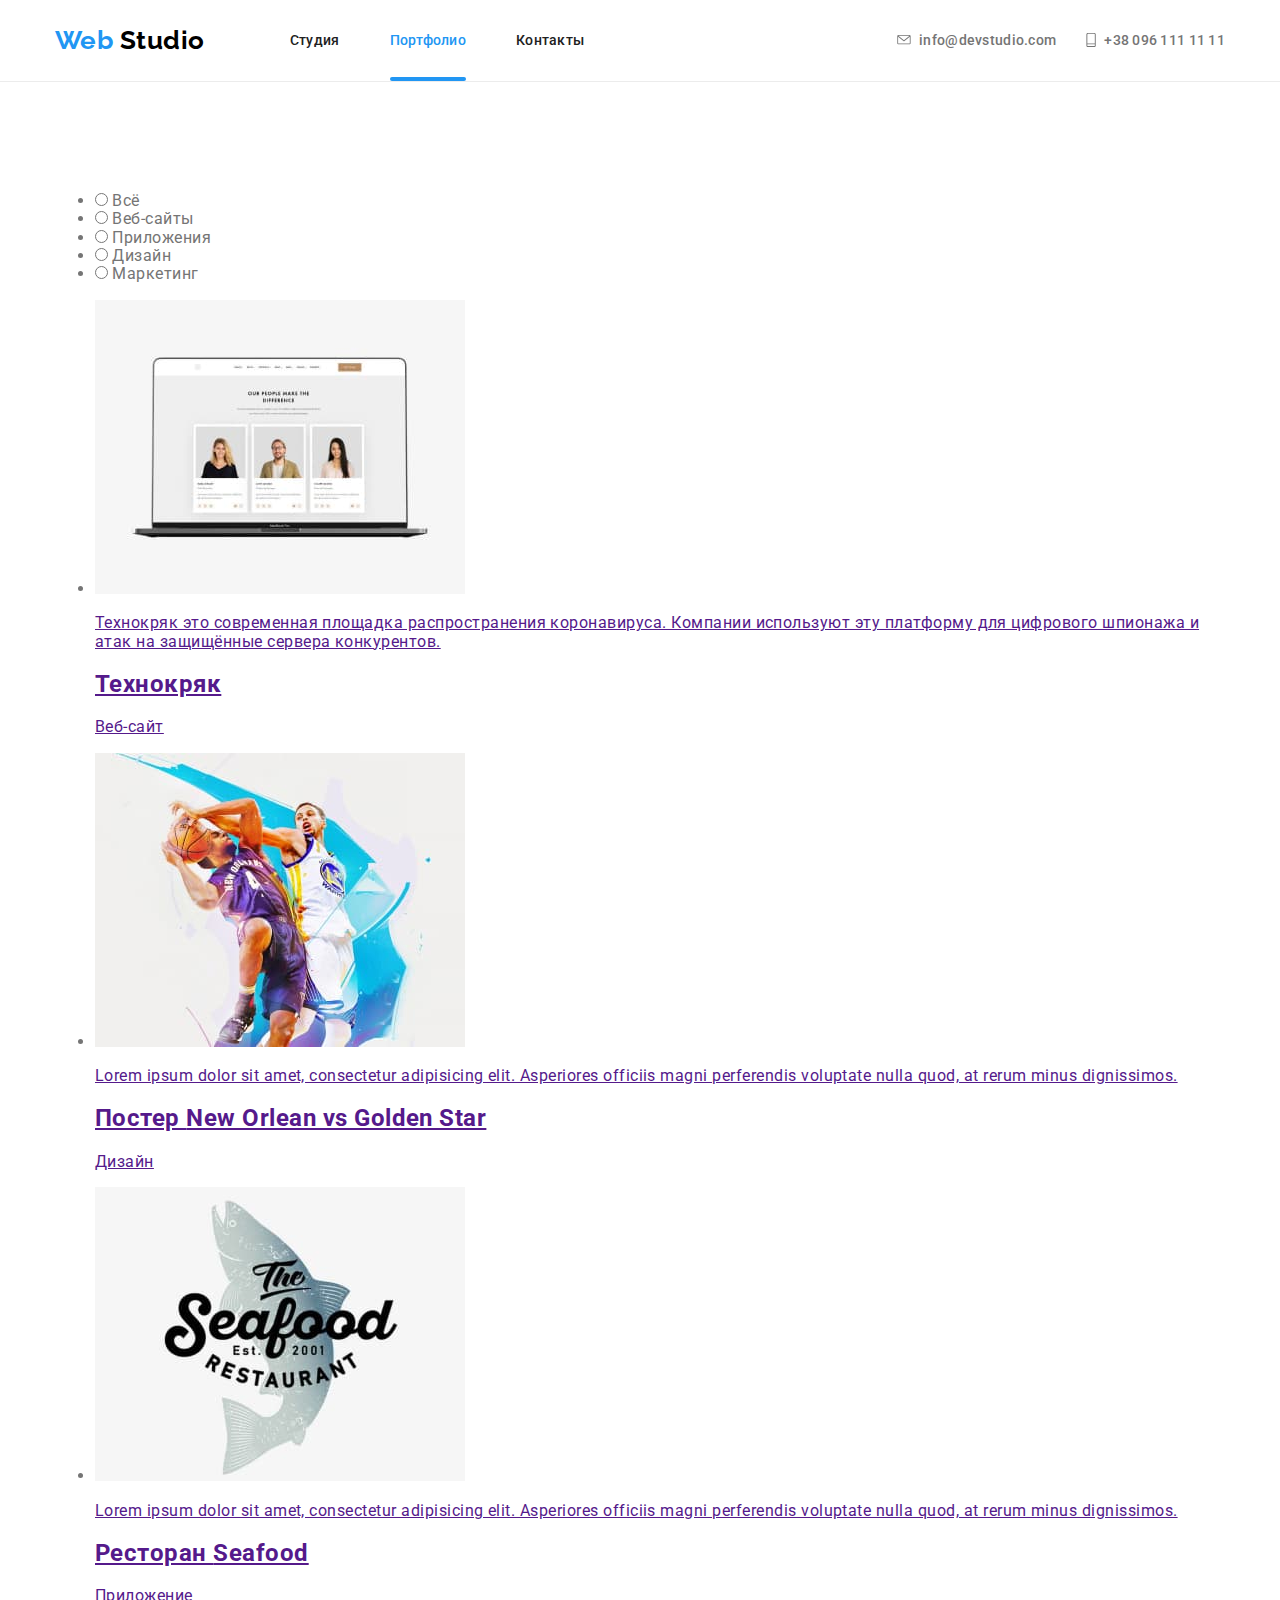
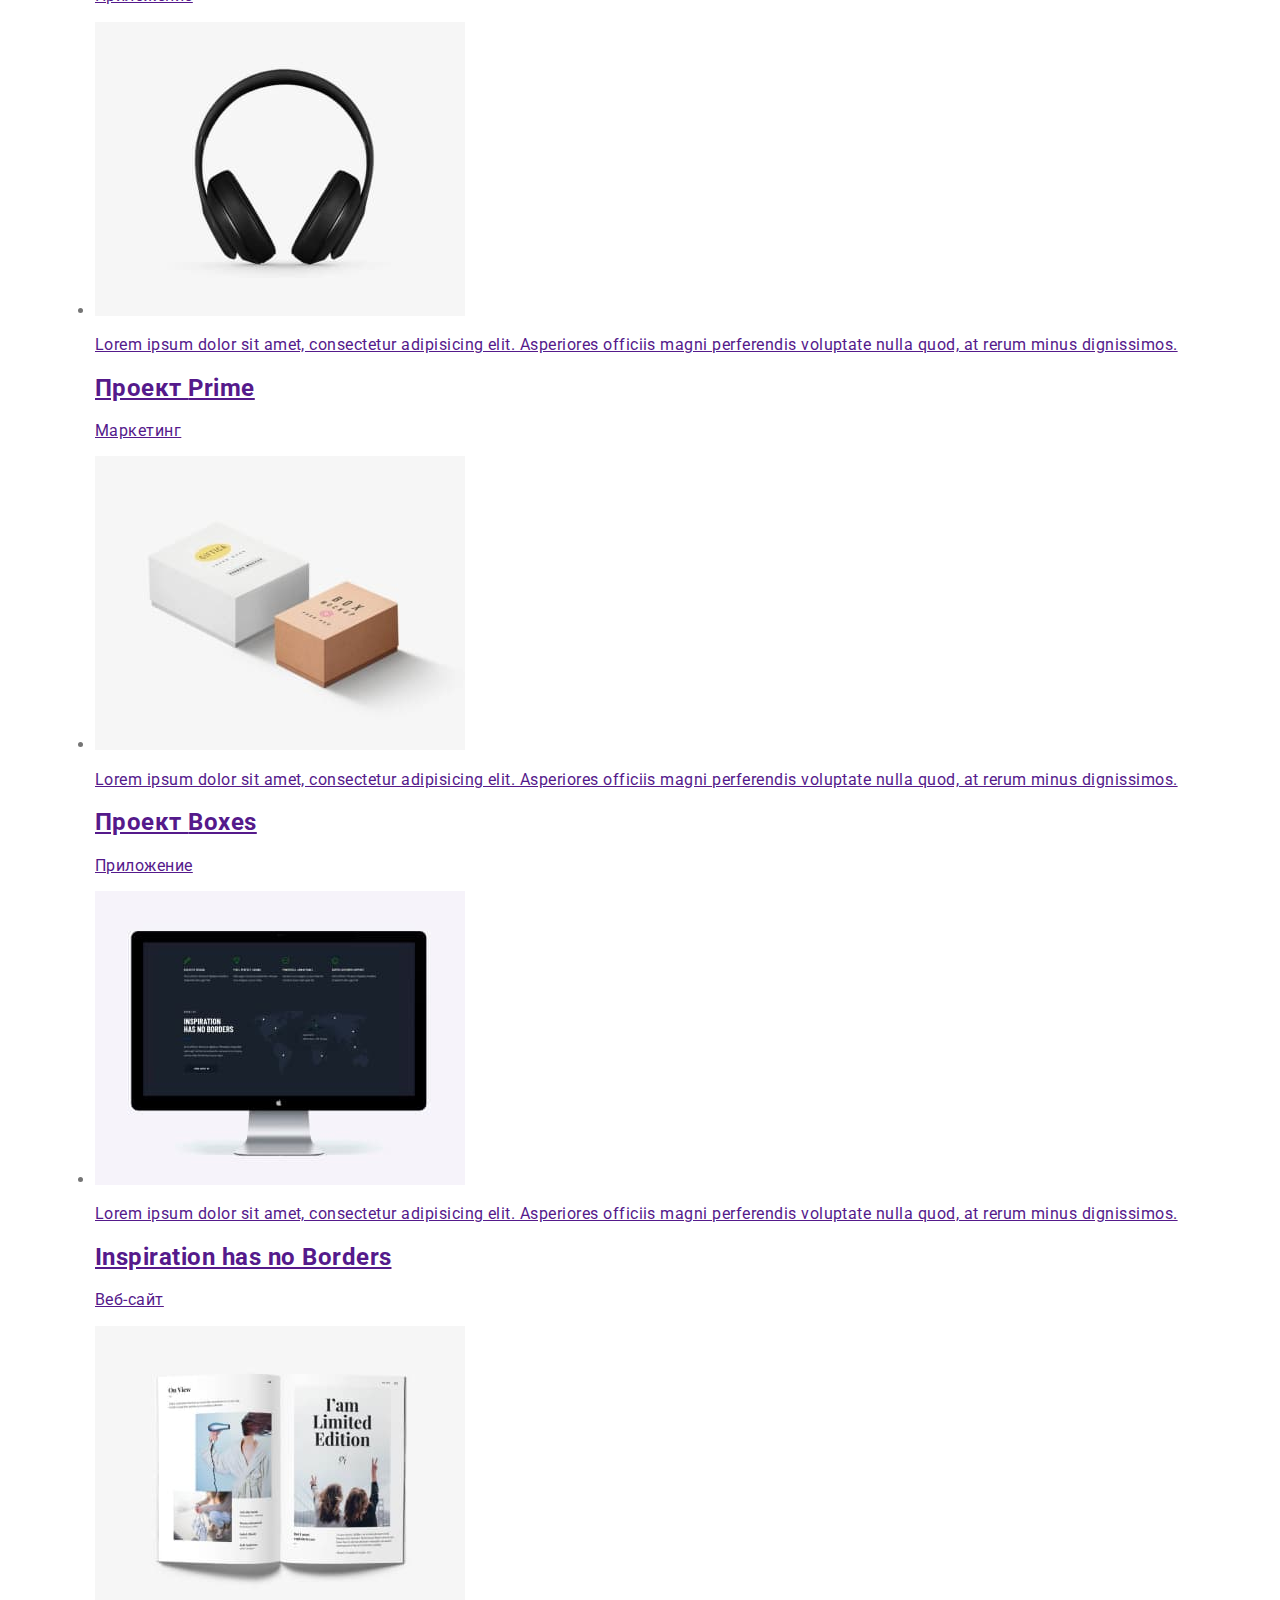
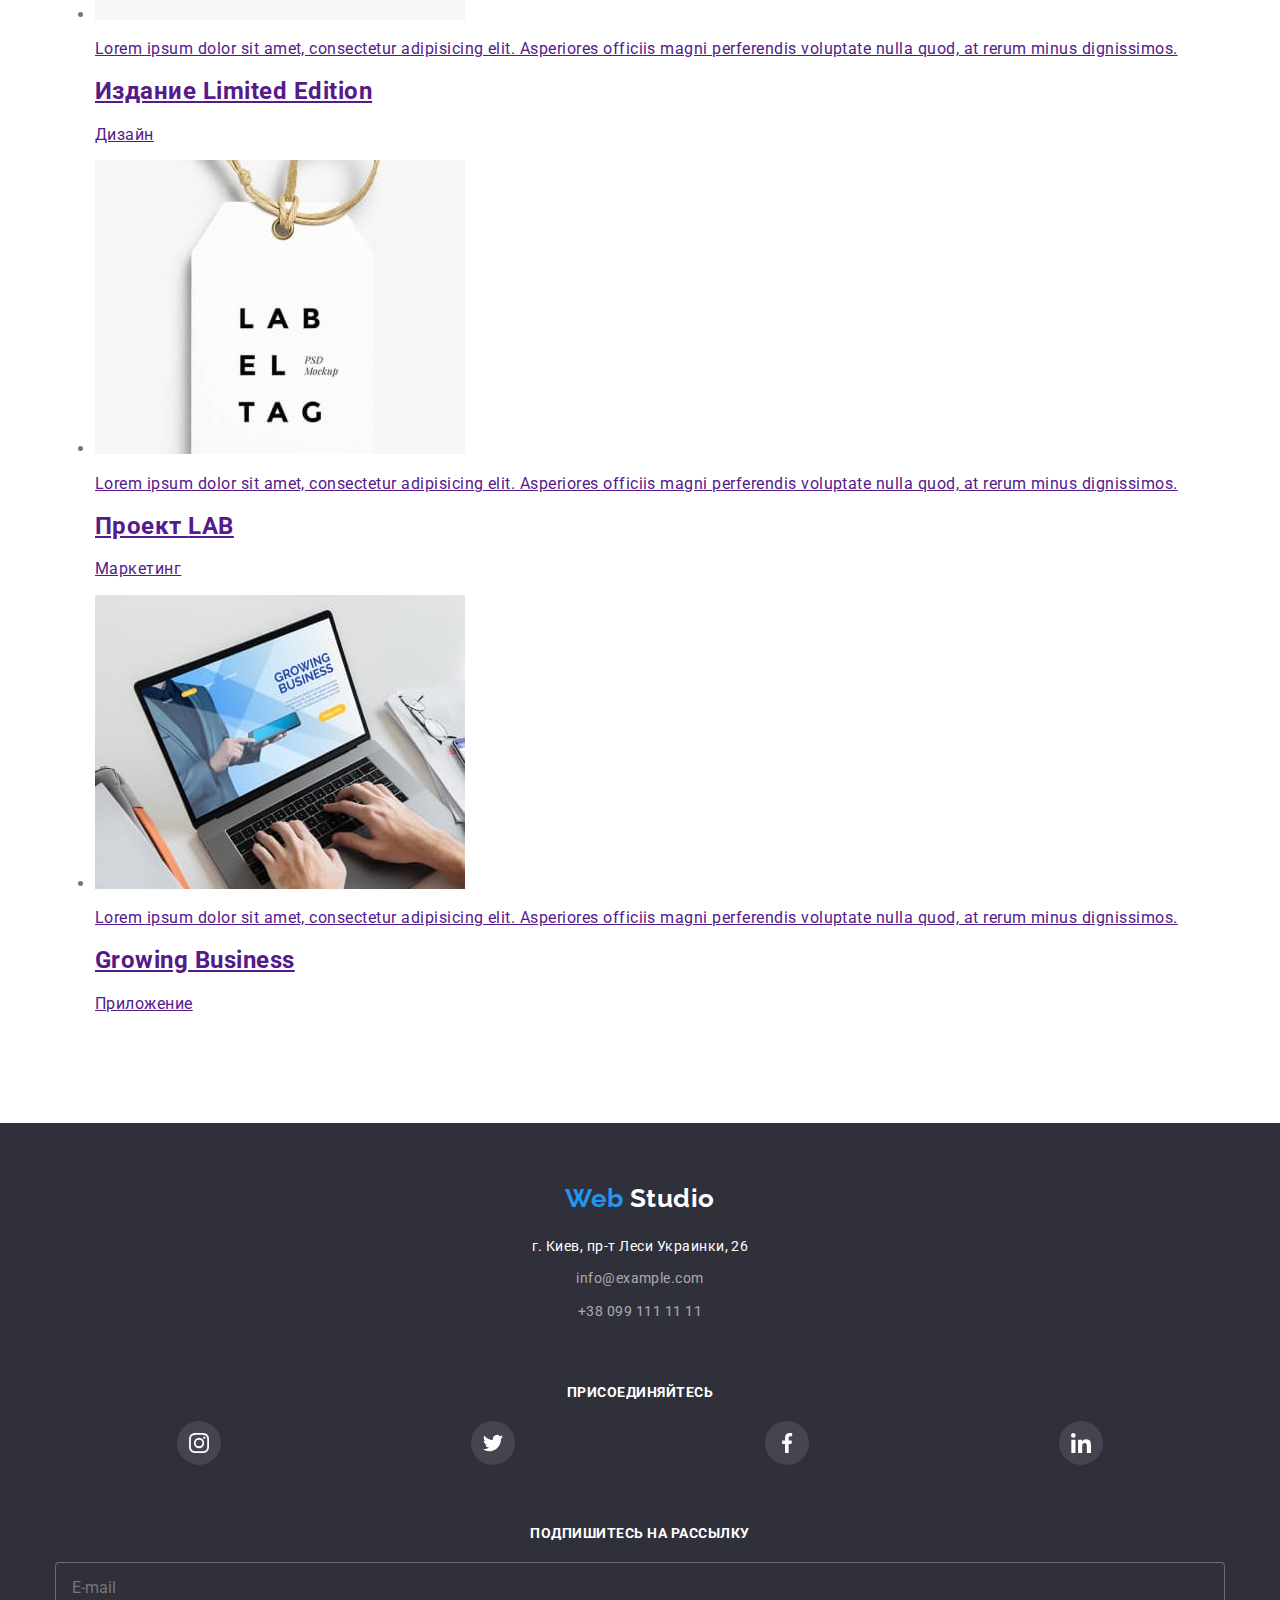
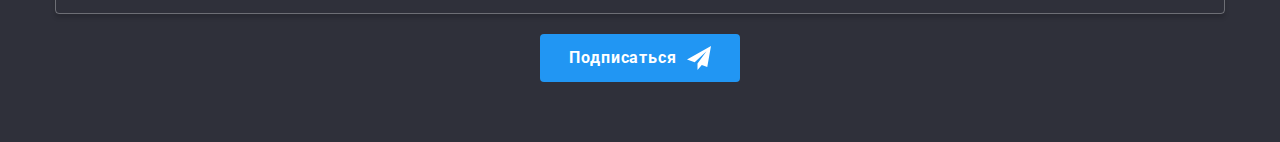
==== portfolio.html @ 244130db "Завершает mobile style" ====
<!DOCTYPE html>
<html lang="ru">
  <head>
    <meta charset="UTF-8" />
    <meta name="viewport" content="width=device-width, initial-scale=1.0" />
    <title>Portfolio</title>
    <link
      href="https://fonts.googleapis.com/css2?family=Raleway:wght@700&family=Roboto:wght@400;500;700;900&display=swap"
      rel="stylesheet"
    />
    <link
      rel="stylesheet"
      href="https://cdnjs.cloudflare.com/ajax/libs/modern-normalize/0.7.0/modern-normalize.min.css"
    />
    <!-- <link rel="stylesheet" href="./css/main.css" /> -->
    <link rel="stylesheet" href="./css/portfolio.min.css" />
  </head>
  <body>
    <!--Шапка сайта-->
    <header class="page-header header-portfolio">
      <div class="conteiner page-header-nav">
        <nav class="main-nav">
          <a href="./index.html" class="logo" lang="en"
            >Web <span class="logo-primary">Studio</span></a
          >
          <button type="button" class="menu-button" is-open data-menu-button>
            <svg
              class="icon"
              width="40"
              height="40"
              aria-label="Переключатель мобильного меню"
            >
              <use
                class="icon-close-md"
                href="./images/sprite.svg#icon-close-md"
              ></use>
              <use
                class="icon-burger"
                href="./images/sprite.svg#icon-burger"
              ></use>
            </svg>
          </button>
          <div class="menu-conteiner" data-menu>kkkkk</div>
          <ul class="site-nav">
            <li class="site-nav-item">
              <a href="./index.html" class="site-nav-link">Студия</a>
            </li>
            <li class="site-nav-item">
              <a href="" class="site-nav-link current">Портфолио</a>
            </li>
            <li class="site-nav-item">
              <a href="" class="site-nav-link">Контакты</a>
            </li>
          </ul>
        </nav>
        <address class="auth-nav">
          <a
            href="mailto:info@devstudio.com"
            class="auth-nav-link auth-nav-item"
          >
            <svg class="icon-mail">
              <use href="./images/sprite.svg#icon-envelope"></use>
            </svg>
            info@devstudio.com</a
          >
          <a href="tel:+380961111111" class="auth-nav-link auth-nav-item">
            <svg class="icon-phone">
              <use href="./images/sprite.svg#icon-smartphone"></use>
            </svg>
            +38 096 111 11 11</a
          >
        </address>
      </div>
    </header>
    <!--Filter-->
    <main>
      <section class="section">
        <div class="conteiner">
          <h1 class="visually-hidden">Наши работы</h1>
          <div role="radio-group">
            <ul class="filter">
              <li class="filter-item">
                <label class="filter-label">
                  <input
                    class="filter-input"
                    type="radio"
                    name="radio-btn"
                    value="radio-btn"
                  />
                  <span class="filter-text">Всё</span>
                </label>
              </li>
              <li class="filter-item">
                <label class="filter-label">
                  <input
                    class="filter-input"
                    type="radio"
                    name="radio-btn"
                    value="radio-btn"
                  />
                  <span class="filter-text">Веб-сайты</span>
                </label>
              </li>
              <li class="filter-item">
                <label class="filter-label">
                  <input
                    class="filter-input"
                    type="radio"
                    name="radio-btn"
                    value="radio-btn"
                  />
                  <span class="filter-text">Приложения</span>
                </label>
              </li>
              <li class="filter-item">
                <label class="filter-label">
                  <input
                    class="filter-input"
                    type="radio"
                    name="radio-btn"
                    value="radio-btn"
                  />
                  <span class="filter-text">Дизайн</span>
                </label>
              </li>
              <li class="filter-item">
                <label class="filter-label">
                  <input
                    class="filter-input"
                    type="radio"
                    name="radio-btn"
                    value="radio-btn"
                  />
                  <span class="filter-text">Маркетинг</span>
                </label>
              </li>
            </ul>
          </div>
          <!-- Наши работы -->
          <ul class="portfolio">
            <li class="portfolio-card">
              <a href="" class="portfolio-link">
                <div class="card-img-conteiner">
                  <img
                    class="card-img"
                    src="./images/tehnokriak.jpg"
                    alt="ноутбук"
                    width="370"
                    height="294"
                  />
                  <p class="card-img-description">
                    Технокряк это современная площадка распространения
                    коронавируса. Компании используют эту платформу для
                    цифрового шпионажа и атак на защищённые сервера конкурентов.
                  </p>
                </div>
                <div class="card-content">
                  <h2 class="card-content-title">Технокряк</h2>
                  <p class="card-content-text">Веб-сайт</p>
                </div>
              </a>
            </li>
            <li class="portfolio-card">
              <a href="" class="portfolio-link">
                <div class="card-img-conteiner">
                  <img
                    class="card-img"
                    src="./images/poster.jpg"
                    alt="Постер"
                    width="370"
                    height="294"
                  />
                  <p class="card-img-description">
                    Lorem ipsum dolor sit amet, consectetur adipisicing elit.
                    Asperiores officiis magni perferendis voluptate nulla quod,
                    at rerum minus dignissimos.
                  </p>
                </div>
                <div class="card-content">
                  <h2 class="card-content-title">
                    Постер <span lang="en">New Orlean vs Golden Star</span>
                  </h2>
                  <p class="card-content-text">Дизайн</p>
                </div>
              </a>
            </li>
            <li class="portfolio-card">
              <a href="" class="portfolio-link">
                <div class="card-img-conteiner">
                  <img
                    class="card-img"
                    src="./images/seafood.jpg"
                    alt="рыба"
                    width="370"
                    height="294"
                  />
                  <p class="card-img-description">
                    Lorem ipsum dolor sit amet, consectetur adipisicing elit.
                    Asperiores officiis magni perferendis voluptate nulla quod,
                    at rerum minus dignissimos.
                  </p>
                </div>
                <div class="card-content">
                  <h2 class="card-content-title">
                    Ресторан <span lang="en">Seafood</span>
                  </h2>
                  <p class="card-content-text">Приложение</p>
                </div>
              </a>
            </li>
            <li class="portfolio-card">
              <a href="" class="portfolio-link">
                <div class="card-img-conteiner">
                  <img
                    class="card-img"
                    src="./images/project-prime.jpg"
                    alt="наушники"
                    width="370"
                    height="294"
                  />
                  <p class="card-img-description">
                    Lorem ipsum dolor sit amet, consectetur adipisicing elit.
                    Asperiores officiis magni perferendis voluptate nulla quod,
                    at rerum minus dignissimos.
                  </p>
                </div>
                <div class="card-content">
                  <h2 class="card-content-title">
                    Проект <span lang="en">Prime</span>
                  </h2>
                  <p class="card-content-text">Маркетинг</p>
                </div>
              </a>
            </li>
            <li class="portfolio-card">
              <a href="" class="portfolio-link">
                <div class="card-img-conteiner">
                  <img
                    class="card-img"
                    src="./images/project-boxes.jpg"
                    alt="коробки"
                    width="370"
                    height="294"
                  />
                  <p class="card-img-description">
                    Lorem ipsum dolor sit amet, consectetur adipisicing elit.
                    Asperiores officiis magni perferendis voluptate nulla quod,
                    at rerum minus dignissimos.
                  </p>
                </div>
                <div class="card-content">
                  <h2 class="card-content-title">
                    Проект <span lang="en">Boxes</span>
                  </h2>
                  <p class="card-content-text">Приложение</p>
                </div>
              </a>
            </li>
            <li class="portfolio-card">
              <a href="" class="portfolio-link">
                <div class="card-img-conteiner">
                  <img
                    class="card-img"
                    src="./images/designer-groves.jpg"
                    alt="экран"
                    width="370"
                    height="294"
                  />
                  <p class="card-img-description">
                    Lorem ipsum dolor sit amet, consectetur adipisicing elit.
                    Asperiores officiis magni perferendis voluptate nulla quod,
                    at rerum minus dignissimos.
                  </p>
                </div>
                <div class="card-content">
                  <h2 class="card-content-title" lang="en">
                    Inspiration has no Borders
                  </h2>
                  <p class="card-content-text">Веб-сайт</p>
                </div>
              </a>
            </li>
            <li class="portfolio-card">
              <a href="" class="portfolio-link">
                <div class="card-img-conteiner">
                  <img
                    class="card-img"
                    src="./images/limited-edition.jpg"
                    alt="журнал"
                    width="370"
                    height="294"
                  />
                  <p class="card-img-description">
                    Lorem ipsum dolor sit amet, consectetur adipisicing elit.
                    Asperiores officiis magni perferendis voluptate nulla quod,
                    at rerum minus dignissimos.
                  </p>
                </div>
                <div class="card-content">
                  <h2 class="card-content-title">
                    Издание <span lang="en">Limited Edition</span>
                  </h2>
                  <p class="card-content-text">Дизайн</p>
                </div>
              </a>
            </li>
            <li class="portfolio-card">
              <a href="" class="portfolio-link">
                <div class="card-img-conteiner">
                  <img
                    class="card-img"
                    src="./images/progect-lab.jpg"
                    alt="ярлык"
                    width="370"
                    height="294"
                  />
                  <p class="card-img-description">
                    Lorem ipsum dolor sit amet, consectetur adipisicing elit.
                    Asperiores officiis magni perferendis voluptate nulla quod,
                    at rerum minus dignissimos.
                  </p>
                </div>
                <div class="card-content">
                  <h2 class="card-content-title">
                    Проект <span lang="en">LAB</span>
                  </h2>
                  <p class="card-content-text">Маркетинг</p>
                </div>
              </a>
            </li>
            <li class="portfolio-card">
              <a href="" class="portfolio-link">
                <div class="card-img-conteiner">
                  <img
                    class="card-img"
                    src="./images/growing-business.jpg"
                    alt="ноутбук"
                    width="370"
                    height="294"
                  />
                  <p class="card-img-description">
                    Lorem ipsum dolor sit amet, consectetur adipisicing elit.
                    Asperiores officiis magni perferendis voluptate nulla quod,
                    at rerum minus dignissimos.
                  </p>
                </div>
                <div class="card-content">
                  <h2 class="card-content-title" lang="en">Growing Business</h2>
                  <p class="card-content-text">Приложение</p>
                </div>
              </a>
            </li>
          </ul>
        </div>
      </section>
    </main>
    <!--Подвал портфолио-->
    <footer class="footer">
      <div class="footer-conteiner">
        <div class="flex-footer">
          <!-- Первый контейнер -->
          <div class="footer-info">
            <a href="./index.html" class="footer-logo" lang="en"
              >Web <span class="logo-secondary">Studio</span>
            </a>
            <address class="address">
              <a class="footer-info-link map" href="./index.html"
                >г. Киев, пр-т Леси Украинки, 26</a
              >
              <a
                class="footer-info-link mail-link"
                href="mailto:info@example.com"
                >info@example.com</a
              >
              <a href="tel:+380991111111" class="footer-info-link"
                >+38 099 111 11 11</a
              >
            </address>
          </div>
          <!-- Второй контейнер -->
          <div class="join-in">
            <b class="footer-caption">Присоединяйтесь</b>
            <ul class="social-network">
              <li class="join-in-item">
                <a
                  href=""
                  class="social-network-footer"
                  aria-label="ссылка на instagram"
                >
                  <svg class="icon-social-footer">
                    <use href="./images/sprite.svg#icon-instagram"></use>
                  </svg>
                </a>
              </li>
              <li class="join-in-item">
                <a
                  href=""
                  class="social-network-footer"
                  aria-label="ссылка на twitter"
                >
                  <svg class="icon-social-footer">
                    <use href="./images/sprite.svg#icon-twitter"></use>
                  </svg>
                </a>
              </li>
              <li class="join-in-item">
                <a
                  href=""
                  class="social-network-footer"
                  aria-label="ссылка на facebook"
                >
                  <svg class="icon-social-footer">
                    <use href="./images/sprite.svg#icon-facebook"></use>
                  </svg>
                </a>
              </li>
              <li class="join-in-item">
                <a
                  href=""
                  class="social-network-footer"
                  aria-label="ссылка на linkedin"
                >
                  <svg class="icon-social-footer">
                    <use href="./images/sprite.svg#icon-linkedin"></use>
                  </svg>
                </a>
              </li>
            </ul>
          </div>
          <!-- Третий контейнер -->
          <div class="join">
            <b class="footer-caption">Подпишитесь на рассылку</b>
            <!-- <div class="join-conteiner"> -->
            <form class="join-form">
              <label class="join-form-label">
                <input
                  class="join-form-input"
                  type="email"
                  name="email"
                  placeholder="E-mail"
                />
              </label>
              <button class="join-button">
                Подписаться
                <svg class="icon-plane">
                  <use href="./images/sprite.svg#icon-plane"></use>
                </svg>
              </button>
            </form>
            <!-- </div> -->
          </div>
        </div>
      </div>
    </footer>
    <script>
      const { height: pageHeaderHeight } = document
        .querySelector('.page-header')
        .getBoundingClientRect();

      document.body.style.paddingTop = `${pageHeaderHeight}px`;
    </script>
    <script src="./js/menu.js"></script>
  </body>
</html>
---- css/main.css ----
.site-nav, .priority, .work-list, .team, .social-network, .customers {
  padding: 0;
  margin: 0;
  list-style: none;
}

.icon-priority, .work-item .work-img, .team-item .img {
  display: block;
  max-width: 100%;
  height: auto;
}

.site-nav-link {
  display: block;
  text-decoration: none;
}

.visually-hidden {
  position: absolute;
  width: 1px;
  height: 1px;
  margin: -1px;
  border: 0;
  padding: 0;
  clip: rect(0 0 0 0);
  overflow: hidden;
}

body {
  background-color: #ffffff;
  color: #757575;
  font-family: "Roboto", sans-serif;
  letter-spacing: 0.03em;
  font-weight: 400;
}

.conteiner, .footer-conteiner {
  margin-left: auto;
  margin-right: auto;
  padding-left: 15px;
  padding-right: 15px;
}

@media screen and (min-width: 480px) {
  .conteiner, .footer-conteiner {
    width: 480px;
  }
}

@media screen and (min-width: 768px) {
  .conteiner, .footer-conteiner {
    width: 768px;
  }
}

@media screen and (min-width: 1200px) {
  .conteiner, .footer-conteiner {
    width: 1200px;
  }
}

.menu-button {
  display: -webkit-inline-box;
  display: -ms-inline-flexbox;
  display: inline-flex;
  margin: 0;
  padding: 0;
  border: none;
  background-color: transparent;
  margin-left: auto;
}

@media screen and (min-width: 768px) {
  .menu-button {
    display: none;
  }
}

@media screen and (min-width: 1200px) {
  .menu-button {
    display: none;
  }
}

.icon-close-md {
  display: none;
}

.menu-button.is-open .icon-close-md {
  display: block;
}

.menu-button:hover .icon-close-md,
.menu-button:focus .icon-close-md {
  fill: #2196f3;
}

.menu-button.is-open .icon-burger {
  display: none;
}

.menu-button:hover .icon-burger,
.menu-button:focus .icon-burger {
  fill: #2196f3;
}

.menu-conteiner {
  display: none;
  position: absolute;
  top: 100%;
  left: 0;
  width: 100%;
  background-color: #ffffff;
  padding-top: 60px;
  padding-bottom: 60px;
  text-align: center;
}

.menu-conteiner.is-open {
  display: block;
}

.page-header {
  position: relative;
  z-index: 1;
  position: fixed;
  top: 0;
  left: 0;
  min-width: 100%;
  background-color: #ffffff;
}

@media screen and (min-width: 768px) {
  .page-header-nav {
    display: -webkit-box;
    display: -ms-flexbox;
    display: flex;
    -webkit-box-align: center;
        -ms-flex-align: center;
            align-items: center;
  }
}

.header-portfolio {
  border-bottom: 1px solid #ececec;
}

.main-nav {
  display: -webkit-box;
  display: -ms-flexbox;
  display: flex;
  -webkit-box-align: center;
      -ms-flex-align: center;
          align-items: center;
  min-height: 60px;
}

.logo, .footer-logo {
  display: inline-block;
  color: #2196f3;
  font-family: Raleway, sans-serif;
  font-weight: 700;
  font-size: 24px;
  line-height: 1.17;
  text-decoration: none;
}

.logo:focus, .footer-logo:focus {
  color: #2196f3;
}

@media screen and (min-width: 1200px) {
  .logo, .footer-logo {
    font-size: 26px;
    line-height: 1.2;
  }
}

.logo-primary {
  color: #000000;
}

.logo-secondary {
  color: #ffffff;
}

.site-nav {
  display: -webkit-box;
  display: -ms-flexbox;
  display: flex;
  margin-left: 85px;
}

@media screen and (max-width: 767px) {
  .site-nav {
    display: none;
  }
}

.site-nav-item {
  position: relative;
}

.site-nav-item + .site-nav-item {
  margin-left: 50px;
}

.site-nav-item .current {
  color: #2196f3;
}

.site-nav-item .current::before {
  content: '';
  position: absolute;
  bottom: 0;
  left: 0;
  background-color: #2196f3;
  width: 100%;
  height: 4px;
  border-radius: 2px;
  -webkit-transition: color 250ms cubic-bezier(0.4, 0, 0.2, 1);
  transition: color 250ms cubic-bezier(0.4, 0, 0.2, 1);
}

.site-nav-link {
  padding-top: 32px;
  padding-bottom: 32px;
  color: #212121;
  font-weight: 500;
  font-size: 14px;
  line-height: 1.2;
  letter-spacing: 0.02em;
  -webkit-transition: color 250ms cubic-bezier(0.4, 0, 0.2, 1);
  transition: color 250ms cubic-bezier(0.4, 0, 0.2, 1);
}

.site-nav-link:hover, .site-nav-link:focus {
  color: #2196f3;
}

.auth-nav {
  display: -webkit-inline-box;
  display: -ms-inline-flexbox;
  display: inline-flex;
  -webkit-box-align: center;
      -ms-flex-align: center;
          align-items: center;
  margin-left: auto;
}

@media screen and (max-width: 767px) {
  .auth-nav {
    display: none;
  }
}

@media screen and (max-width: 1199px) {
  .auth-nav {
    -webkit-box-orient: vertical;
    -webkit-box-direction: normal;
        -ms-flex-direction: column;
            flex-direction: column;
  }
}

@media screen and (min-width: 1200px) {
  .auth-nav-item + .auth-nav-item {
    margin-left: 30px;
  }
}

@media screen and (max-width: 1199px) {
  .auth-nav:first-child {
    margin-bottom: 10px;
  }
}

.auth-nav-link {
  display: -webkit-inline-box;
  display: -ms-inline-flexbox;
  display: inline-flex;
  -webkit-box-pack: center;
      -ms-flex-pack: center;
          justify-content: center;
  -webkit-box-align: center;
      -ms-flex-align: center;
          align-items: center;
  color: #757575;
  text-decoration: none;
  font-family: Roboto;
  font-style: normal;
  font-weight: 500;
  letter-spacing: 0.02em;
  -webkit-transition: color 250ms cubic-bezier(0.4, 0, 0.2, 1);
  transition: color 250ms cubic-bezier(0.4, 0, 0.2, 1);
}

.auth-nav-link:hover, .auth-nav-link:focus {
  color: #2196f3;
}

@media screen and (min-width: 768px) {
  .auth-nav-link {
    font-size: 12px;
    line-height: 1.17;
  }
}

@media screen and (min-width: 1200px) {
  .auth-nav-link {
    font-size: 14px;
    line-height: 1.15;
  }
}

.auth-nav:not(:last-child) {
  margin-bottom: 10px;
}

.icon-mail {
  fill: currentColor;
}

@media screen and (min-width: 1200px) {
  .icon-mail {
    width: 16px;
    height: 11.2px;
    margin-right: 10px;
  }
}

@media screen and (min-width: 768px) {
  .icon-mail {
    width: 14px;
    height: 10px;
    margin-right: 8px;
  }
}

.icon-phone {
  fill: currentColor;
}

@media screen and (min-width: 1200px) {
  .icon-phone {
    width: 10px;
    height: 15px;
    margin-right: 10px;
  }
}

@media screen and (min-width: 768px) {
  .icon-phone {
    width: 10px;
    height: 14px;
    margin-right: 8px;
  }
}

.hero {
  padding-top: 118px;
  padding-bottom: 118px;
  background-image: -webkit-gradient(linear, left top, right top, from(rgba(47, 48, 58, 0.8)), to(rgba(47, 48, 58, 0.8))), url("../images/Header-img.jpg");
  background-image: linear-gradient(to right, rgba(47, 48, 58, 0.8), rgba(47, 48, 58, 0.8)), url("../images/Header-img.jpg");
  background-color: #2f303a;
  margin-left: auto;
  margin-right: auto;
  background-repeat: no-repeat;
  background-position: center;
  background-size: cover;
}

@media screen and (min-width: 1200px) {
  .hero {
    padding-top: 200px;
    padding-bottom: 200px;
    max-width: 1600px;
    min-height: 600px;
  }
}

.hero-conteiner {
  max-width: 360px;
  text-align: center;
  margin-right: auto;
  margin-left: auto;
}

@media screen and (min-width: 1200px) {
  .hero-conteiner {
    max-width: 630px;
  }
}

.hero-title {
  margin-top: 0;
  margin-bottom: 30px;
  color: #ffffff;
  font-weight: 900;
  font-size: 26px;
  line-height: 1.6;
  letter-spacing: 0.06em;
  text-transform: uppercase;
}

@media screen and (min-width: 1200px) {
  .hero-title {
    font-size: 44px;
    line-height: 1.4;
  }
}

.submit, .join-button {
  color: #ffffff;
  background-color: #2196f3;
  border-radius: 4px;
  padding: 10px 32px;
  display: inline-block;
  min-width: 200px;
  border: none;
  cursor: pointer;
  font-family: Roboto;
  font-weight: 700;
  font-size: 16px;
  line-height: 1.8;
  letter-spacing: 0.06em;
  text-decoration: none;
  text-align: center;
  -webkit-transition: 250ms cubic-bezier(0.4, 0, 0.2, 1);
  transition: 250ms cubic-bezier(0.4, 0, 0.2, 1);
}

.submit:hover, .join-button:hover, .submit:focus, .join-button:focus {
  background-color: #188ce8;
  -webkit-box-shadow: 0px 4px 4px rgba(0, 0, 0, 0.15);
          box-shadow: 0px 4px 4px rgba(0, 0, 0, 0.15);
}

.section {
  padding-top: 60px;
  padding-bottom: 60px;
}

@media screen and (min-width: 1200px) {
  .section {
    padding-top: 94px;
    padding-bottom: 94px;
  }
}

.section-title {
  margin-top: 0;
  margin-bottom: 50px;
  color: #212121;
  font-weight: 700;
  font-size: 28px;
  line-height: 1.17;
  text-align: center;
}

@media screen and (min-width: 1200px) {
  .section-title {
    font-size: 36px;
    line-height: 1.2;
  }
}

.section-no-padding {
  padding-bottom: 60px;
}

@media screen and (min-width: 1200px) {
  .section-no-padding {
    padding-bottom: 94px;
  }
}

@media screen and (min-width: 768px) {
  .priority {
    display: -webkit-box;
    display: -ms-flexbox;
    display: flex;
    -ms-flex-wrap: wrap;
        flex-wrap: wrap;
    margin: -15px;
  }
}

@media screen and (min-width: 1200px) {
  .priority {
    display: -webkit-box;
    display: -ms-flexbox;
    display: flex;
    -ms-flex-wrap: wrap;
        flex-wrap: wrap;
    margin: -15px;
  }
}

.priority-title {
  margin-top: 0;
  margin-bottom: 10px;
  text-align: center;
  color: #212121;
  font-weight: 700;
  font-size: 14px;
  line-height: 1.2;
  text-transform: uppercase;
}

.priority-text {
  margin-top: 0;
  margin-bottom: 0;
  font-size: 14px;
  line-height: 1.7;
}

@media screen and (min-width: 768px) {
  .priority-item {
    width: calc((100% - 4 * 15px) / 2);
    margin: 15px;
  }
}

@media screen and (min-width: 1200px) {
  .priority-item {
    width: calc((100% - 8 * 15px) / 4);
    margin: 15px;
  }
}

@media screen and (max-width: 767px) {
  .priority-item:not(:last-child) {
    margin-bottom: 30px;
  }
}

.priority-icon-conteiner {
  display: -webkit-box;
  display: -ms-flexbox;
  display: flex;
  -webkit-box-align: center;
      -ms-flex-align: center;
          align-items: center;
  -webkit-box-pack: center;
      -ms-flex-pack: center;
          justify-content: center;
  height: 120px;
  margin-bottom: 30px;
  border-radius: 4px;
  background-color: #f5f4fa;
}

@media screen and (min-width: 768px) {
  .priority-icon-conteiner {
    padding: 25px 142px;
  }
}

@media screen and (min-width: 1200px) {
  .priority-icon-conteiner {
    padding: 25px 100px;
  }
}

.icon-priority {
  width: 70px;
  height: 70px;
}

@media screen and (max-width: 1199px) {
  .our-work {
    display: none;
  }
}

.work-list {
  display: -webkit-box;
  display: -ms-flexbox;
  display: flex;
  -ms-flex-wrap: wrap;
      flex-wrap: wrap;
}

.work-item {
  width: calc((100% - 60px) / 3);
  margin-right: 30px;
  position: relative;
}

.work-item:nth-child(3n) {
  margin-right: 0;
}

.work-link {
  position: absolute;
  bottom: 0;
  display: -webkit-box;
  display: -ms-flexbox;
  display: flex;
  -webkit-box-pack: center;
      -ms-flex-pack: center;
          justify-content: center;
  -webkit-box-align: center;
      -ms-flex-align: center;
          align-items: center;
  width: 370px;
  height: 70px;
  color: #ffffff;
  background-color: rgba(35, 35, 37, 0.8);
  font-weight: 700;
  font-size: 14px;
  line-height: 1.2;
  text-transform: uppercase;
  text-decoration: none;
}

.work-link:focus {
  color: #2196f3;
}

.our-team {
  background-color: #f5f4fa;
}

.team-item {
  background: #ffffff;
  -webkit-box-shadow: 0px 2px 1px rgba(0, 0, 0, 0.2), 0px 1px 1px rgba(0, 0, 0, 0.14), 0px 1px 3px rgba(0, 0, 0, 0.12);
          box-shadow: 0px 2px 1px rgba(0, 0, 0, 0.2), 0px 1px 1px rgba(0, 0, 0, 0.14), 0px 1px 3px rgba(0, 0, 0, 0.12);
  border-radius: 0px 0px 4px 4px;
}

@media screen and (max-width: 768px) {
  .team-item:not(:last-child) {
    margin-bottom: 30px;
  }
}

.team-content {
  padding: 30px 122px 24px;
}

.team-content-title {
  margin-top: 0;
  margin-bottom: 10px;
  color: #212121;
  font-weight: 500;
  font-size: 16px;
  line-height: 1.2;
  text-align: center;
}

.team-content-text {
  margin-top: 0;
  margin-bottom: 16px;
  font-weight: 400;
  font-size: 16px;
  line-height: 1.2;
  text-align: center;
}

.social-network {
  display: -webkit-box;
  display: -ms-flexbox;
  display: flex;
  -webkit-box-pack: justify;
      -ms-flex-pack: justify;
          justify-content: space-between;
  min-width: 100%;
}

.social-network-link, .social-network-footer {
  display: -webkit-inline-box;
  display: -ms-inline-flexbox;
  display: inline-flex;
  -webkit-box-align: center;
      -ms-flex-align: center;
          align-items: center;
  -webkit-box-pack: center;
      -ms-flex-pack: center;
          justify-content: center;
  width: 44px;
  height: 44px;
  border-radius: 50%;
  color: #afb1b8;
  text-decoration: none;
  -webkit-transition: 250ms cubic-bezier(0.4, 0, 0.2, 1);
  transition: 250ms cubic-bezier(0.4, 0, 0.2, 1);
  -webkit-transition-property: color, background-color;
  transition-property: color, background-color;
}

.social-network-link:hover, .social-network-footer:hover, .social-network-link:focus, .social-network-footer:focus {
  color: #ffffff;
  background-color: #2196f3;
}

.icon-social-network {
  width: 20px;
  height: 20px;
  fill: currentColor;
}

.customers {
  display: -webkit-box;
  display: -ms-flexbox;
  display: flex;
  -ms-flex-wrap: wrap;
      flex-wrap: wrap;
  margin: -15px;
}

.customers-item {
  width: calc((100% - 15px * 4) / 2);
  margin: 15px;
}

.customers-link {
  display: -webkit-box;
  display: -ms-flexbox;
  display: flex;
  -webkit-box-pack: center;
      -ms-flex-pack: center;
          justify-content: center;
  -webkit-box-align: center;
      -ms-flex-align: center;
          align-items: center;
  width: 100%;
  height: 90px;
  border: 1px solid #afb1b8;
  border-radius: 4px;
  color: #afb1b8;
  -webkit-transition: 250ms cubic-bezier(0.4, 0, 0.2, 1);
  transition: 250ms cubic-bezier(0.4, 0, 0.2, 1);
  -webkit-transition-property: border, color;
  transition-property: border, color;
}

.customers-link:hover, .customers-link:focus {
  border: 1px solid #2196f3;
  color: #2196f3;
}

.icon-logo {
  fill: currentColor;
}

.customers-link:hover .icon-logo,
.customers-link:focus .icon-logo {
  fill: #2196f3;
}

.footer {
  background-color: #2f303a;
  width: 100%;
}

.footer-conteiner {
  padding-top: 60px;
  padding-bottom: 60px;
}

.footer-info {
  margin-bottom: 60px;
  text-align: center;
}

.footer-logo {
  display: block;
  margin-bottom: 20px;
}

.footer-info-link {
  display: block;
  font-style: normal;
  font-weight: 400;
  font-size: 14px;
  line-height: 1.7;
  color: rgba(255, 255, 255, 0.6);
  text-decoration: none;
}

.footer-info-link:focus {
  color: #2196f3;
}

.map {
  color: #ffffff;
  font-style: normal;
  margin-top: 0;
  margin-bottom: 9px;
}

.mail-link {
  margin-bottom: 9px;
}

.join-in {
  text-align: center;
  padding-right: 122px;
  padding-left: 122px;
  margin-bottom: 60px;
}

.join-in-item:not(:last-child) {
  margin-right: 10px;
}

.footer-caption {
  display: block;
  color: #ffffff;
  font-weight: 700;
  font-size: 14px;
  line-height: 1.2;
  text-transform: uppercase;
  margin-bottom: 20px;
}

.social-network-footer {
  background-color: rgba(255, 255, 255, 0.1);
}

.icon-social-footer {
  width: 20px;
  height: 20px;
  fill: #ffffff;
}

.join {
  text-align: center;
}

.join-form-label {
  display: block;
  margin-bottom: 20px;
}

.join-form-input {
  padding: 15px 16px;
  width: 100%;
  font-size: 16px;
  line-height: 1.25;
  color: rgba(255, 255, 255, 0.6);
  background-color: transparent;
  border: 1px solid rgba(255, 255, 255, 0.3);
  -webkit-box-shadow: 0px 4px 4px rgba(0, 0, 0, 0.15);
          box-shadow: 0px 4px 4px rgba(0, 0, 0, 0.15);
  border-radius: 4px;
}

.join-button {
  display: -webkit-inline-box;
  display: -ms-inline-flexbox;
  display: inline-flex;
  -webkit-box-align: center;
      -ms-flex-align: center;
          align-items: center;
  padding: 10px 29px;
}

.icon-plane {
  width: 24px;
  height: 24px;
  margin-left: 10px;
  fill: #ffffff;
  -webkit-transition: -webkit-transform 250ms cubic-bezier(0.4, 0, 0.2, 1);
  transition: -webkit-transform 250ms cubic-bezier(0.4, 0, 0.2, 1);
  transition: transform 250ms cubic-bezier(0.4, 0, 0.2, 1);
  transition: transform 250ms cubic-bezier(0.4, 0, 0.2, 1), -webkit-transform 250ms cubic-bezier(0.4, 0, 0.2, 1);
}

.join-button:hover .icon-plane,
.join-button:focus .icon-plane {
  -webkit-transform: translatex(70px) scale(1.2);
          transform: translatex(70px) scale(1.2);
}
/*# sourceMappingURL=main.css.map */
---- css/portfolio.min.css ----
.site-nav,.social-network{padding:0;margin:0;list-style:none}.site-nav-link{display:block;text-decoration:none}.visually-hidden{position:absolute;width:1px;height:1px;margin:-1px;border:0;padding:0;clip:rect(0 0 0 0);overflow:hidden}body{background-color:#fff;color:#757575;font-family:"Roboto",sans-serif;letter-spacing:0.03em;font-weight:400}.conteiner,.footer-conteiner{margin-left:auto;margin-right:auto;padding-left:15px;padding-right:15px}@media screen and (min-width: 480px){.conteiner,.footer-conteiner{width:480px}}@media screen and (min-width: 768px){.conteiner,.footer-conteiner{width:768px}}@media screen and (min-width: 1200px){.conteiner,.footer-conteiner{width:1200px}}.menu-button{display:-webkit-inline-box;display:-ms-inline-flexbox;display:inline-flex;margin:0;padding:0;border:none;background-color:transparent;margin-left:auto}@media screen and (min-width: 768px){.menu-button{display:none}}@media screen and (min-width: 1200px){.menu-button{display:none}}.icon-close-md{display:none}.menu-button.is-open .icon-close-md{display:block}.menu-button:hover .icon-close-md,.menu-button:focus .icon-close-md{fill:#2196f3}.menu-button.is-open .icon-burger{display:none}.menu-button:hover .icon-burger,.menu-button:focus .icon-burger{fill:#2196f3}.menu-conteiner{display:none;position:absolute;top:100%;left:0;width:100%;background-color:#fff;padding-top:60px;padding-bottom:60px;text-align:center}.menu-conteiner.is-open{display:block}.page-header{position:relative;z-index:1;position:fixed;top:0;left:0;min-width:100%;background-color:#fff}@media screen and (min-width: 768px){.page-header-nav{display:-webkit-box;display:-ms-flexbox;display:flex;-webkit-box-align:center;-ms-flex-align:center;align-items:center}}.header-portfolio{border-bottom:1px solid #ececec}.main-nav{display:-webkit-box;display:-ms-flexbox;display:flex;-webkit-box-align:center;-ms-flex-align:center;align-items:center;min-height:60px}.logo,.footer-logo{display:inline-block;color:#2196f3;font-family:Raleway, sans-serif;font-weight:700;font-size:24px;line-height:1.17;text-decoration:none}.logo:focus,.footer-logo:focus{color:#2196f3}@media screen and (min-width: 1200px){.logo,.footer-logo{font-size:26px;line-height:1.2}}.logo-primary{color:#000000}.logo-secondary{color:#ffffff}.site-nav{display:-webkit-box;display:-ms-flexbox;display:flex;margin-left:85px}@media screen and (max-width: 767px){.site-nav{display:none}}.site-nav-item{position:relative}.site-nav-item+.site-nav-item{margin-left:50px}.site-nav-item .current{color:#2196f3}.site-nav-item .current::before{content:'';position:absolute;bottom:0;left:0;background-color:#2196f3;width:100%;height:4px;border-radius:2px;-webkit-transition:color 250ms cubic-bezier(0.4, 0, 0.2, 1);transition:color 250ms cubic-bezier(0.4, 0, 0.2, 1)}.site-nav-link{padding-top:32px;padding-bottom:32px;color:#212121;font-weight:500;font-size:14px;line-height:1.2;letter-spacing:0.02em;-webkit-transition:color 250ms cubic-bezier(0.4, 0, 0.2, 1);transition:color 250ms cubic-bezier(0.4, 0, 0.2, 1)}.site-nav-link:hover,.site-nav-link:focus{color:#2196f3}.auth-nav{display:-webkit-inline-box;display:-ms-inline-flexbox;display:inline-flex;-webkit-box-align:center;-ms-flex-align:center;align-items:center;margin-left:auto}@media screen and (max-width: 767px){.auth-nav{display:none}}@media screen and (max-width: 1199px){.auth-nav{-webkit-box-orient:vertical;-webkit-box-direction:normal;-ms-flex-direction:column;flex-direction:column}}@media screen and (min-width: 1200px){.auth-nav-item+.auth-nav-item{margin-left:30px}}@media screen and (max-width: 1199px){.auth-nav:first-child{margin-bottom:10px}}.auth-nav-link{display:-webkit-inline-box;display:-ms-inline-flexbox;display:inline-flex;-webkit-box-pack:center;-ms-flex-pack:center;justify-content:center;-webkit-box-align:center;-ms-flex-align:center;align-items:center;color:#757575;text-decoration:none;font-family:Roboto;font-style:normal;font-weight:500;letter-spacing:0.02em;-webkit-transition:color 250ms cubic-bezier(0.4, 0, 0.2, 1);transition:color 250ms cubic-bezier(0.4, 0, 0.2, 1)}.auth-nav-link:hover,.auth-nav-link:focus{color:#2196f3}@media screen and (min-width: 768px){.auth-nav-link{font-size:12px;line-height:1.17}}@media screen and (min-width: 1200px){.auth-nav-link{font-size:14px;line-height:1.15}}.auth-nav:not(:last-child){margin-bottom:10px}.icon-mail{fill:currentColor}@media screen and (min-width: 1200px){.icon-mail{width:16px;height:11.2px;margin-right:10px}}@media screen and (min-width: 768px){.icon-mail{width:14px;height:10px;margin-right:8px}}.icon-phone{fill:currentColor}@media screen and (min-width: 1200px){.icon-phone{width:10px;height:15px;margin-right:10px}}@media screen and (min-width: 768px){.icon-phone{width:10px;height:14px;margin-right:8px}}.submit,.join-button{color:#fff;background-color:#2196f3;border-radius:4px;padding:10px 32px;display:inline-block;min-width:200px;border:none;cursor:pointer;font-family:Roboto;font-weight:700;font-size:16px;line-height:1.8;letter-spacing:0.06em;text-decoration:none;text-align:center;-webkit-transition:250ms cubic-bezier(0.4, 0, 0.2, 1);transition:250ms cubic-bezier(0.4, 0, 0.2, 1)}.submit:hover,.join-button:hover,.submit:focus,.join-button:focus{background-color:#188ce8;-webkit-box-shadow:0px 4px 4px rgba(0,0,0,0.15);box-shadow:0px 4px 4px rgba(0,0,0,0.15)}.section{padding-top:60px;padding-bottom:60px}@media screen and (min-width: 1200px){.section{padding-top:94px;padding-bottom:94px}}.section-title{margin-top:0;margin-bottom:50px;color:#212121;font-weight:700;font-size:28px;line-height:1.17;text-align:center}@media screen and (min-width: 1200px){.section-title{font-size:36px;line-height:1.2}}.section-no-padding{padding-bottom:60px}@media screen and (min-width: 1200px){.section-no-padding{padding-bottom:94px}}.social-network{display:-webkit-box;display:-ms-flexbox;display:flex;-webkit-box-pack:justify;-ms-flex-pack:justify;justify-content:space-between;min-width:100%}.social-network-link,.social-network-footer{display:-webkit-inline-box;display:-ms-inline-flexbox;display:inline-flex;-webkit-box-align:center;-ms-flex-align:center;align-items:center;-webkit-box-pack:center;-ms-flex-pack:center;justify-content:center;width:44px;height:44px;border-radius:50%;color:#afb1b8;text-decoration:none;-webkit-transition:250ms cubic-bezier(0.4, 0, 0.2, 1);transition:250ms cubic-bezier(0.4, 0, 0.2, 1);-webkit-transition-property:color, background-color;transition-property:color, background-color}.social-network-link:hover,.social-network-footer:hover,.social-network-link:focus,.social-network-footer:focus{color:#fff;background-color:#2196f3}.icon-social-network{width:20px;height:20px;fill:currentColor}.footer{background-color:#2f303a;width:100%}.footer-conteiner{padding-top:60px;padding-bottom:60px}.footer-info{margin-bottom:60px;text-align:center}.footer-logo{display:block;margin-bottom:20px}.footer-info-link{display:block;font-style:normal;font-weight:400;font-size:14px;line-height:1.7;color:rgba(255,255,255,0.6);text-decoration:none}.footer-info-link:focus{color:#2196f3}.map{color:#ffffff;font-style:normal;margin-top:0;margin-bottom:9px}.mail-link{margin-bottom:9px}.join-in{text-align:center;padding-right:122px;padding-left:122px;margin-bottom:60px}.join-in-item:not(:last-child){margin-right:10px}.footer-caption{display:block;color:#ffffff;font-weight:700;font-size:14px;line-height:1.2;text-transform:uppercase;margin-bottom:20px}.social-network-footer{background-color:rgba(255,255,255,0.1)}.icon-social-footer{width:20px;height:20px;fill:#fff}.join{text-align:center}.join-form-label{display:block;margin-bottom:20px}.join-form-input{padding:15px 16px;width:100%;font-size:16px;line-height:1.25;color:rgba(255,255,255,0.6);background-color:transparent;border:1px solid rgba(255,255,255,0.3);-webkit-box-shadow:0px 4px 4px rgba(0,0,0,0.15);box-shadow:0px 4px 4px rgba(0,0,0,0.15);border-radius:4px}.join-button{display:-webkit-inline-box;display:-ms-inline-flexbox;display:inline-flex;-webkit-box-align:center;-ms-flex-align:center;align-items:center;padding:10px 29px}.icon-plane{width:24px;height:24px;margin-left:10px;fill:#fff;-webkit-transition:-webkit-transform 250ms cubic-bezier(0.4, 0, 0.2, 1);transition:-webkit-transform 250ms cubic-bezier(0.4, 0, 0.2, 1);transition:transform 250ms cubic-bezier(0.4, 0, 0.2, 1);transition:transform 250ms cubic-bezier(0.4, 0, 0.2, 1), -webkit-transform 250ms cubic-bezier(0.4, 0, 0.2, 1)}.join-button:hover .icon-plane,.join-button:focus .icon-plane{-webkit-transform:translatex(70px) scale(1.2);transform:translatex(70px) scale(1.2)}
/*# sourceMappingURL=portfolio.min.css.map */
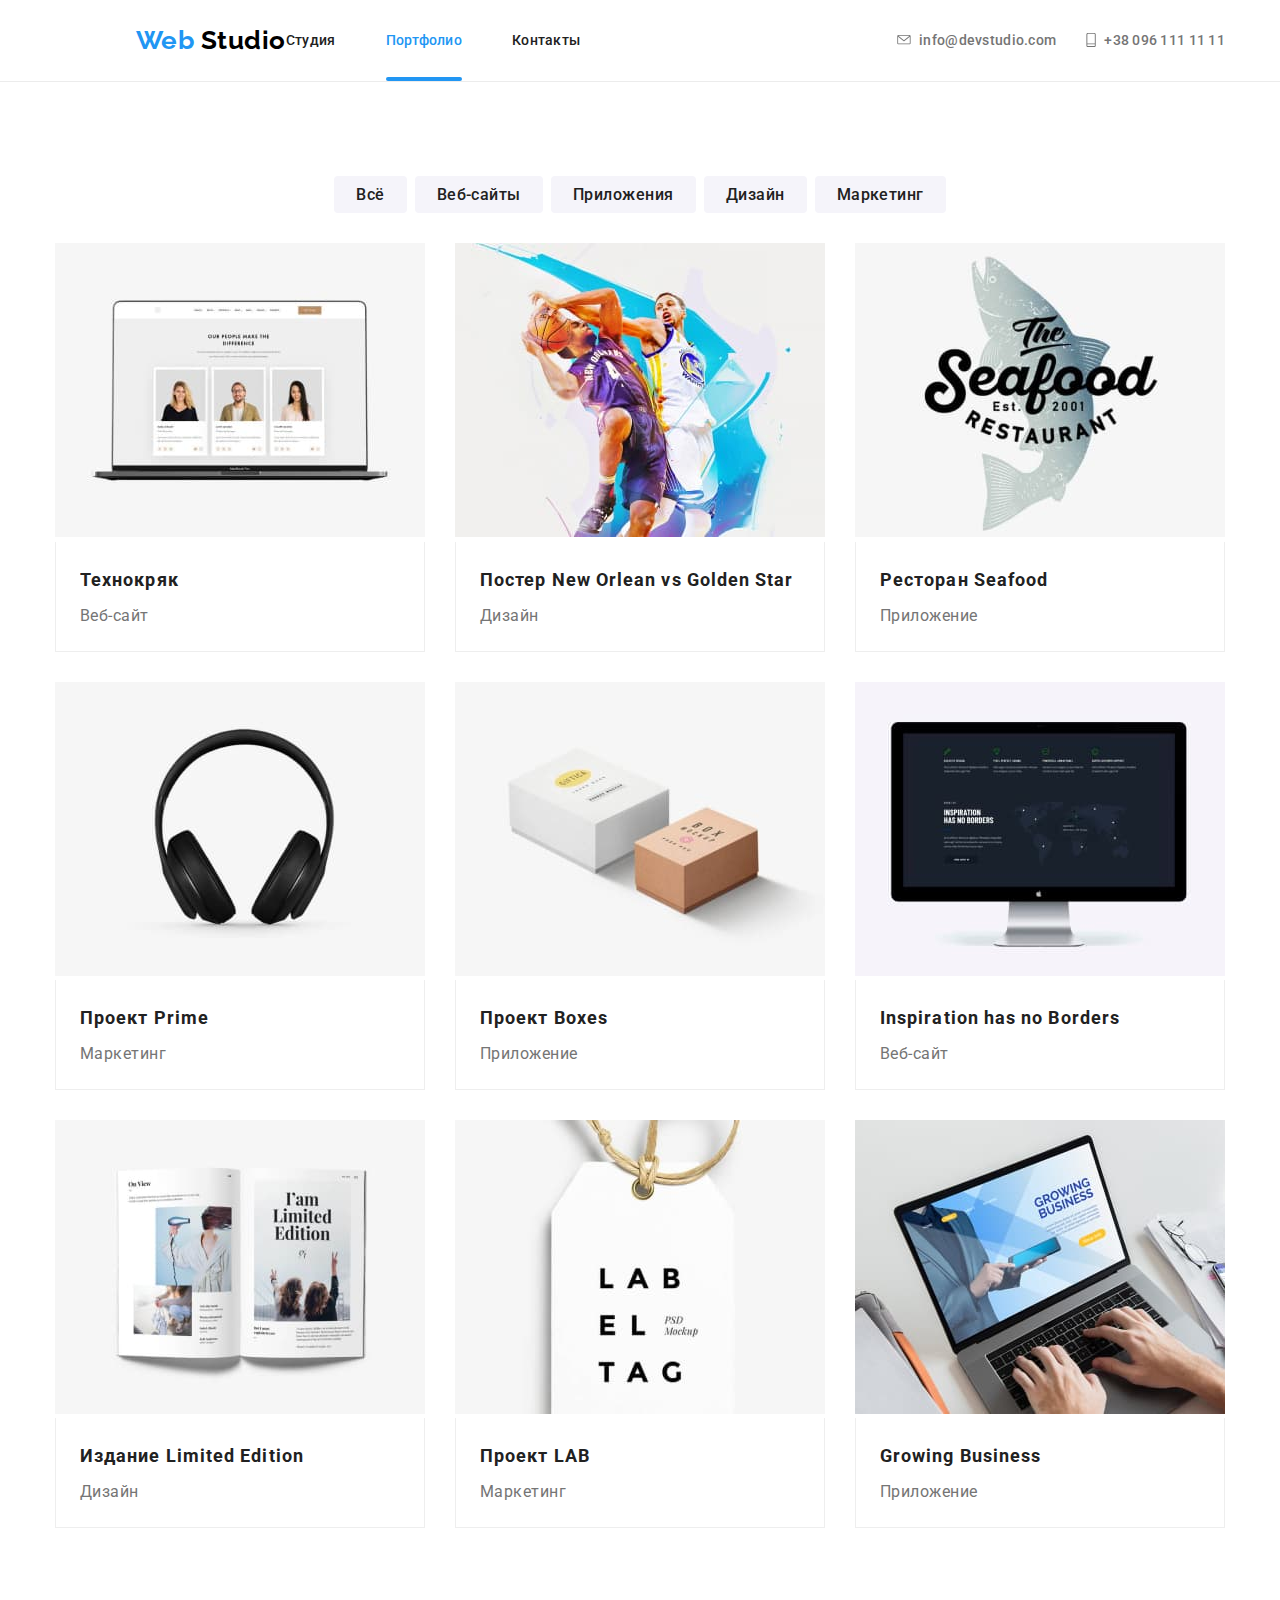
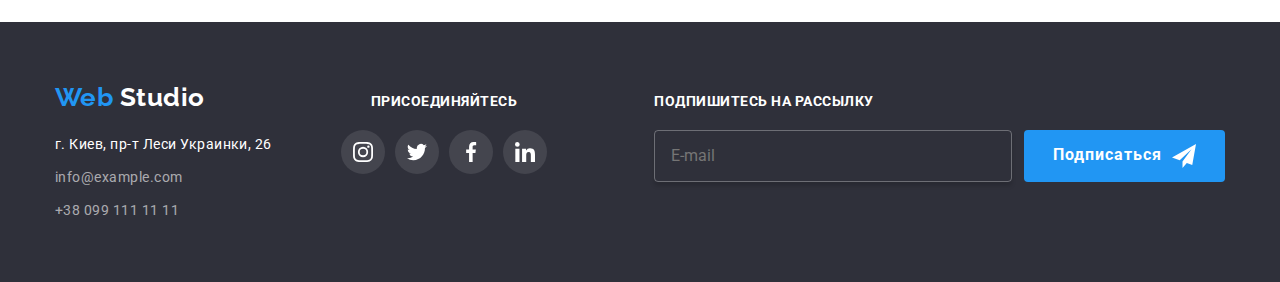
==== commit 4f770227: "Добавляет tablet desctop" ====
--- a/portfolio.html
+++ b/portfolio.html
@@ -77,7 +77,7 @@
       <section class="section">
         <div class="conteiner">
           <h1 class="visually-hidden">Наши работы</h1>
-          <div role="radio-group">
+          <div role="radio-group" class="radio-group">
             <ul class="filter">
               <li class="filter-item">
                 <label class="filter-label">
@@ -358,74 +358,76 @@
     <footer class="footer">
       <div class="footer-conteiner">
         <div class="flex-footer">
-          <!-- Первый контейнер -->
-          <div class="footer-info">
-            <a href="./index.html" class="footer-logo" lang="en"
-              >Web <span class="logo-secondary">Studio</span>
-            </a>
-            <address class="address">
-              <a class="footer-info-link map" href="./index.html"
-                >г. Киев, пр-т Леси Украинки, 26</a
-              >
-              <a
-                class="footer-info-link mail-link"
-                href="mailto:info@example.com"
-                >info@example.com</a
-              >
-              <a href="tel:+380991111111" class="footer-info-link"
-                >+38 099 111 11 11</a
-              >
-            </address>
-          </div>
-          <!-- Второй контейнер -->
-          <div class="join-in">
-            <b class="footer-caption">Присоединяйтесь</b>
-            <ul class="social-network">
-              <li class="join-in-item">
+          <div class="flex-footer-tablet">
+            <!-- Первый контейнер -->
+            <div class="footer-info">
+              <a href="./index.html" class="footer-logo" lang="en"
+                >Web <span class="logo-secondary">Studio</span>
+              </a>
+              <address class="address">
+                <a class="footer-info-link map" href="./index.html"
+                  >г. Киев, пр-т Леси Украинки, 26</a
+                >
                 <a
-                  href=""
-                  class="social-network-footer"
-                  aria-label="ссылка на instagram"
+                  class="footer-info-link mail-link"
+                  href="mailto:info@example.com"
+                  >info@example.com</a
                 >
-                  <svg class="icon-social-footer">
-                    <use href="./images/sprite.svg#icon-instagram"></use>
-                  </svg>
-                </a>
-              </li>
-              <li class="join-in-item">
-                <a
-                  href=""
-                  class="social-network-footer"
-                  aria-label="ссылка на twitter"
+                <a href="tel:+380991111111" class="footer-info-link"
+                  >+38 099 111 11 11</a
                 >
-                  <svg class="icon-social-footer">
-                    <use href="./images/sprite.svg#icon-twitter"></use>
-                  </svg>
-                </a>
-              </li>
-              <li class="join-in-item">
-                <a
-                  href=""
-                  class="social-network-footer"
-                  aria-label="ссылка на facebook"
-                >
-                  <svg class="icon-social-footer">
-                    <use href="./images/sprite.svg#icon-facebook"></use>
-                  </svg>
-                </a>
-              </li>
-              <li class="join-in-item">
-                <a
-                  href=""
-                  class="social-network-footer"
-                  aria-label="ссылка на linkedin"
-                >
-                  <svg class="icon-social-footer">
-                    <use href="./images/sprite.svg#icon-linkedin"></use>
-                  </svg>
-                </a>
-              </li>
-            </ul>
+              </address>
+            </div>
+            <!-- Второй контейнер -->
+            <div class="join-in">
+              <b class="footer-caption">Присоединяйтесь</b>
+              <ul class="social-network">
+                <li class="social-network-item">
+                  <a
+                    href=""
+                    class="social-network-footer"
+                    aria-label="ссылка на instagram"
+                  >
+                    <svg class="icon-social-footer">
+                      <use href="./images/sprite.svg#icon-instagram"></use>
+                    </svg>
+                  </a>
+                </li>
+                <li class="social-network-item">
+                  <a
+                    href=""
+                    class="social-network-footer"
+                    aria-label="ссылка на twitter"
+                  >
+                    <svg class="icon-social-footer">
+                      <use href="./images/sprite.svg#icon-twitter"></use>
+                    </svg>
+                  </a>
+                </li>
+                <li class="social-network-item">
+                  <a
+                    href=""
+                    class="social-network-footer"
+                    aria-label="ссылка на facebook"
+                  >
+                    <svg class="icon-social-footer">
+                      <use href="./images/sprite.svg#icon-facebook"></use>
+                    </svg>
+                  </a>
+                </li>
+                <li class="social-network-item">
+                  <a
+                    href=""
+                    class="social-network-footer"
+                    aria-label="ссылка на linkedin"
+                  >
+                    <svg class="icon-social-footer">
+                      <use href="./images/sprite.svg#icon-linkedin"></use>
+                    </svg>
+                  </a>
+                </li>
+              </ul>
+            </div>
           </div>
           <!-- Третий контейнер -->
           <div class="join">
--- a/css/main.css
+++ b/css/main.css
@@ -32,6 +32,10 @@
   font-family: "Roboto", sans-serif;
   letter-spacing: 0.03em;
   font-weight: 400;
+}
+
+body.modal-open {
+  overflow: hidden;
 }
 
 .conteiner, .footer-conteiner {
@@ -130,14 +134,19 @@
   background-color: #ffffff;
 }
 
+.page-header-nav {
+  display: -webkit-box;
+  display: -ms-flexbox;
+  display: flex;
+  -webkit-box-align: center;
+      -ms-flex-align: center;
+          align-items: center;
+  min-height: 60px;
+}
+
 @media screen and (min-width: 768px) {
   .page-header-nav {
-    display: -webkit-box;
-    display: -ms-flexbox;
-    display: flex;
-    -webkit-box-align: center;
-        -ms-flex-align: center;
-            align-items: center;
+    min-height: 80px;
   }
 }
 
@@ -153,6 +162,13 @@
       -ms-flex-align: center;
           align-items: center;
   min-height: 60px;
+  margin-left: 81px;
+}
+
+@media screen and (max-width: 767px) {
+  .main-nav {
+    margin-left: auto;
+  }
 }
 
 .logo, .footer-logo {
@@ -188,13 +204,6 @@
   display: -webkit-box;
   display: -ms-flexbox;
   display: flex;
-  margin-left: 85px;
-}
-
-@media screen and (max-width: 767px) {
-  .site-nav {
-    display: none;
-  }
 }
 
 .site-nav-item {
@@ -246,12 +255,6 @@
       -ms-flex-align: center;
           align-items: center;
   margin-left: auto;
-}
-
-@media screen and (max-width: 767px) {
-  .auth-nav {
-    display: none;
-  }
 }
 
 @media screen and (max-width: 1199px) {
@@ -410,7 +413,7 @@
   }
 }
 
-.submit, .join-button {
+.submit, .join-button, .conteiner-button .button-modal {
   color: #ffffff;
   background-color: #2196f3;
   border-radius: 4px;
@@ -430,7 +433,7 @@
   transition: 250ms cubic-bezier(0.4, 0, 0.2, 1);
 }
 
-.submit:hover, .join-button:hover, .submit:focus, .join-button:focus {
+.submit:hover, .join-button:hover, .conteiner-button .button-modal:hover, .submit:focus, .join-button:focus, .conteiner-button .button-modal:focus {
   background-color: #188ce8;
   -webkit-box-shadow: 0px 4px 4px rgba(0, 0, 0, 0.15);
           box-shadow: 0px 4px 4px rgba(0, 0, 0, 0.15);
@@ -500,12 +503,17 @@
 .priority-title {
   margin-top: 0;
   margin-bottom: 10px;
-  text-align: center;
   color: #212121;
   font-weight: 700;
   font-size: 14px;
   line-height: 1.2;
   text-transform: uppercase;
+}
+
+@media screen and (max-width: 767px) {
+  .priority-title {
+    text-align: center;
+  }
 }
 
 .priority-text {
@@ -623,6 +631,23 @@
   background-color: #f5f4fa;
 }
 
+@media screen and (min-width: 768px) {
+  .team {
+    display: -webkit-box;
+    display: -ms-flexbox;
+    display: flex;
+    -ms-flex-wrap: wrap;
+        flex-wrap: wrap;
+    margin: -15px;
+  }
+}
+
+@media screen and (min-width: 1200px) {
+  .team {
+    margin: 15px;
+  }
+}
+
 .team-item {
   background: #ffffff;
   -webkit-box-shadow: 0px 2px 1px rgba(0, 0, 0, 0.2), 0px 1px 1px rgba(0, 0, 0, 0.14), 0px 1px 3px rgba(0, 0, 0, 0.12);
@@ -630,14 +655,35 @@
   border-radius: 0px 0px 4px 4px;
 }
 
-@media screen and (max-width: 768px) {
+@media screen and (max-width: 767px) {
   .team-item:not(:last-child) {
     margin-bottom: 30px;
   }
 }
 
+@media screen and (min-width: 768px) {
+  .team-item {
+    width: calc((100% - 30px * 2) / 2);
+    margin: 15px;
+  }
+}
+
+@media screen and (min-width: 1200px) {
+  .team-item {
+    width: calc((100% - 90px) / 4);
+    margin: 0;
+    margin-right: 30px;
+  }
+}
+
+@media screen and (min-width: 1200px) {
+  .team-item:nth-child(4n) {
+    margin-right: 0;
+  }
+}
+
 .team-content {
-  padding: 30px 122px 24px;
+  padding: 30px 0 24px;
 }
 
 .team-content-title {
@@ -663,10 +709,14 @@
   display: -webkit-box;
   display: -ms-flexbox;
   display: flex;
-  -webkit-box-pack: justify;
-      -ms-flex-pack: justify;
-          justify-content: space-between;
+  -webkit-box-pack: center;
+      -ms-flex-pack: center;
+          justify-content: center;
   min-width: 100%;
+}
+
+.social-network-item:not(:last-child) {
+  margin-right: 10px;
 }
 
 .social-network-link, .social-network-footer {
@@ -707,12 +757,46 @@
   display: flex;
   -ms-flex-wrap: wrap;
       flex-wrap: wrap;
-  margin: -15px;
-}
-
-.customers-item {
-  width: calc((100% - 15px * 4) / 2);
-  margin: 15px;
+}
+
+@media screen and (min-width: 768px) {
+  .customers {
+    margin: -15px;
+  }
+}
+
+@media screen and (min-width: 1200px) {
+  .customers {
+    margin: -15px;
+  }
+}
+
+@media screen and (max-width: 767px) {
+  .customers-item {
+    width: calc((100% - 30px) / 2);
+    margin-right: 30px;
+    margin-bottom: 30px;
+  }
+  .customers-item:nth-child(2n) {
+    margin-right: 0;
+  }
+  .customers-item:nth-last-child(-n + 2) {
+    margin-bottom: 0;
+  }
+}
+
+@media screen and (min-width: 768px) {
+  .customers-item {
+    width: calc((100% - 15px * 6) / 3);
+    margin: 15px;
+  }
+}
+
+@media screen and (min-width: 1200px) {
+  .customers-item {
+    width: calc((100% - 15px * 12) / 6);
+    margin: 15px;
+  }
 }
 
 .customers-link {
@@ -741,6 +825,12 @@
   color: #2196f3;
 }
 
+@media screen and (min-width: 1200px) {
+  .customers-link {
+    width: 170px;
+  }
+}
+
 .icon-logo {
   fill: currentColor;
 }
@@ -760,9 +850,55 @@
   padding-bottom: 60px;
 }
 
+@media screen and (min-width: 768px) {
+  .flex-footer-tablet {
+    display: -webkit-box;
+    display: -ms-flexbox;
+    display: flex;
+    -webkit-box-align: baseline;
+        -ms-flex-align: baseline;
+            align-items: baseline;
+    -webkit-box-pack: center;
+        -ms-flex-pack: center;
+            justify-content: center;
+  }
+}
+
+@media screen and (min-width: 1200px) {
+  .flex-footer {
+    display: -webkit-box;
+    display: -ms-flexbox;
+    display: flex;
+    -webkit-box-align: baseline;
+        -ms-flex-align: baseline;
+            align-items: baseline;
+    -webkit-box-pack: justify;
+        -ms-flex-pack: justify;
+            justify-content: space-between;
+  }
+}
+
 .footer-info {
   margin-bottom: 60px;
-  text-align: center;
+}
+
+@media screen and (max-width: 1199px) {
+  .footer-info {
+    text-align: center;
+  }
+}
+
+@media screen and (min-width: 768px) {
+  .footer-info {
+    margin-right: 165px;
+  }
+}
+
+@media screen and (min-width: 1200px) {
+  .footer-info {
+    margin-right: 69px;
+    margin-bottom: 0;
+  }
 }
 
 .footer-logo {
@@ -797,13 +933,14 @@
 
 .join-in {
   text-align: center;
-  padding-right: 122px;
-  padding-left: 122px;
   margin-bottom: 60px;
 }
 
-.join-in-item:not(:last-child) {
-  margin-right: 10px;
+@media screen and (min-width: 1200px) {
+  .join-in {
+    margin-bottom: 0;
+    margin-right: 94px;
+  }
 }
 
 .footer-caption {
@@ -826,13 +963,37 @@
   fill: #ffffff;
 }
 
-.join {
-  text-align: center;
+@media screen and (max-width: 1199px) {
+  .join {
+    text-align: center;
+  }
+}
+
+@media screen and (min-width: 1200px) {
+  .join-form {
+    display: -webkit-box;
+    display: -ms-flexbox;
+    display: flex;
+  }
 }
 
 .join-form-label {
   display: block;
   margin-bottom: 20px;
+}
+
+@media screen and (min-width: 768px) {
+  .join-form-label {
+    max-width: 450px;
+    margin-left: auto;
+    margin-right: auto;
+  }
+}
+
+@media screen and (min-width: 1200px) {
+  .join-form-label {
+    margin-bottom: 0;
+  }
 }
 
 .join-form-input {
@@ -848,6 +1009,12 @@
   border-radius: 4px;
 }
 
+@media screen and (min-width: 1200px) {
+  .join-form-input {
+    width: 358px;
+  }
+}
+
 .join-button {
   display: -webkit-inline-box;
   display: -ms-inline-flexbox;
@@ -856,6 +1023,12 @@
       -ms-flex-align: center;
           align-items: center;
   padding: 10px 29px;
+}
+
+@media screen and (min-width: 1200px) {
+  .join-button {
+    margin-left: 12px;
+  }
 }
 
 .icon-plane {
@@ -874,4 +1047,286 @@
   -webkit-transform: translatex(70px) scale(1.2);
           transform: translatex(70px) scale(1.2);
 }
+
+@media screen and (min-width: 1200px) {
+  .join-button:hover .icon-plane,
+  .join-button:focus .icon-plane {
+    -webkit-transform: translate(25px, -50px) scale(1.2);
+            transform: translate(25px, -50px) scale(1.2);
+  }
+}
+
+.backdrop {
+  z-index: 2;
+  position: fixed;
+  top: 0;
+  left: 0;
+  width: 100%;
+  height: 100%;
+  background-color: rgba(0, 0, 0, 0.2);
+  -webkit-transition: 250ms cubic-bezier(0.4, 0, 0.2, 1);
+  transition: 250ms cubic-bezier(0.4, 0, 0.2, 1);
+  padding: 93px 15px;
+  overflow-y: scroll;
+}
+
+.backdrop.is-hidden {
+  opacity: 0;
+  pointer-events: none;
+}
+
+.modal {
+  position: relative;
+  padding: 40px;
+  max-width: 450px;
+  background-color: #ffffff;
+  -webkit-box-shadow: 0px 2px 1px rgba(0, 0, 0, 0.2), 0px 1px 1px rgba(0, 0, 0, 0.14), 0px 1px 3px rgba(0, 0, 0, 0.12);
+          box-shadow: 0px 2px 1px rgba(0, 0, 0, 0.2), 0px 1px 1px rgba(0, 0, 0, 0.14), 0px 1px 3px rgba(0, 0, 0, 0.12);
+  border-radius: 4px;
+  -webkit-transition: 250ms cubic-bezier(0.4, 0, 0.2, 1);
+  transition: 250ms cubic-bezier(0.4, 0, 0.2, 1);
+}
+
+@media screen and (min-width: 480px) {
+  .modal {
+    position: absolute;
+    top: 50%;
+    left: 50%;
+    -webkit-transform: translate(-50%, -50%);
+            transform: translate(-50%, -50%);
+    max-width: 528px;
+    width: 100%;
+  }
+}
+
+.backdrop.is-hidden .modal {
+  -webkit-transform: translate(-50%, -50%) scale(0.5);
+          transform: translate(-50%, -50%) scale(0.5);
+}
+
+.close-modal {
+  position: absolute;
+  top: 8px;
+  right: 8px;
+  cursor: pointer;
+  display: -webkit-box;
+  display: -ms-flexbox;
+  display: flex;
+  -webkit-box-align: center;
+      -ms-flex-align: center;
+          align-items: center;
+  -webkit-box-pack: center;
+      -ms-flex-pack: center;
+          justify-content: center;
+  width: 30px;
+  height: 30px;
+  border-radius: 50%;
+  background-color: #ffffff;
+  border: 1px solid rgba(0, 0, 0, 0.1);
+}
+
+.icon-close-modal {
+  width: 18px;
+  height: 18px;
+  -webkit-transition: 250ms cubic-bezier(0.4, 0, 0.2, 1);
+  transition: 250ms cubic-bezier(0.4, 0, 0.2, 1);
+}
+
+.close-modal:hover .icon-close-modal,
+.close-modal:focus .icon-close-modal {
+  fill: #2196f3;
+}
+
+.form {
+  max-width: 448px;
+  margin-left: auto;
+  margin-right: auto;
+}
+
+.form-title {
+  display: block;
+  margin-top: 0;
+  margin-bottom: 30px;
+  font-style: normal;
+  font-weight: 700;
+  font-size: 20px;
+  line-height: 1.15;
+  text-align: center;
+  letter-spacing: 0.03em;
+  color: #212121;
+}
+
+.form-field {
+  position: relative;
+  display: -webkit-box;
+  display: -ms-flexbox;
+  display: flex;
+  -webkit-box-orient: vertical;
+  -webkit-box-direction: normal;
+      -ms-flex-direction: column;
+          flex-direction: column;
+  margin-bottom: 28px;
+  font-style: normal;
+  font-size: 14px;
+  line-height: 1.14;
+  letter-spacing: 0.01em;
+}
+
+.form-input {
+  padding: 12px 12px 12px 42px;
+  margin: 0;
+  width: 100%;
+  border: 1px solid rgba(33, 33, 33, 0.2);
+  border-radius: 4px;
+  color: #757575;
+  cursor: pointer;
+  -webkit-transition: border-color 250ms cubic-bezier(0.4, 0, 0.2, 1);
+  transition: border-color 250ms cubic-bezier(0.4, 0, 0.2, 1);
+}
+
+.icon-modal {
+  position: absolute;
+  top: 50%;
+  left: 16px;
+  -webkit-transform: translatey(-50%);
+          transform: translatey(-50%);
+  width: 18px;
+  height: 18px;
+  -webkit-transition: fill 250ms cubic-bezier(0.4, 0, 0.2, 1);
+  transition: fill 250ms cubic-bezier(0.4, 0, 0.2, 1);
+}
+
+.form-field:focus-within .icon-modal {
+  fill: #2196f3;
+}
+
+.form-label {
+  position: absolute;
+  top: 50%;
+  left: 42px;
+  -webkit-transform: translatey(-50%);
+          transform: translatey(-50%);
+  margin-bottom: 4px;
+  -webkit-transition: 250ms cubic-bezier(0.4, 0, 0.2, 1);
+  transition: 250ms cubic-bezier(0.4, 0, 0.2, 1);
+}
+
+.form-field:focus-within .form-label,
+.form-input:not(:placeholder-shown) ~ .form-label {
+  color: #2196f3;
+  -webkit-transform: translate(-27px, -40px) scale(0.86);
+          transform: translate(-27px, -40px) scale(0.86);
+}
+
+.form-input:focus,
+.form-field .comment:focus {
+  border-color: #2196f3;
+  outline: none;
+}
+
+.textarea {
+  margin-bottom: 20px;
+}
+
+.comment {
+  padding: 12px 16px;
+  min-height: 120px;
+  resize: none;
+  border: 1px solid rgba(33, 33, 33, 0.2);
+  border-radius: 4px;
+  color: #757575;
+  cursor: pointer;
+  -webkit-transition: border-color 250ms cubic-bezier(0.4, 0, 0.2, 1);
+  transition: border-color 250ms cubic-bezier(0.4, 0, 0.2, 1);
+}
+
+.form-comment {
+  position: absolute;
+  top: 12px;
+  left: 16px;
+  margin-bottom: 4px;
+  -webkit-transition: 250ms cubic-bezier(0.4, 0, 0.2, 1);
+  transition: 250ms cubic-bezier(0.4, 0, 0.2, 1);
+}
+
+.textarea:focus-within .form-comment,
+.comment:not(:placeholder-shown) + .form-comment {
+  color: #2196f3;
+  -webkit-transform: translate(-5px, -29px) scale(0.86);
+          transform: translate(-5px, -29px) scale(0.86);
+}
+
+.checkbox {
+  display: -webkit-box;
+  display: -ms-flexbox;
+  display: flex;
+  -webkit-box-align: center;
+      -ms-flex-align: center;
+          align-items: center;
+  margin-bottom: 30px;
+}
+
+.checkbox-input {
+  position: absolute;
+  width: 1px;
+  height: 1px;
+  margin: -1px;
+  border: 0;
+  padding: 0;
+  clip: rect(0 0 0 0);
+  overflow: hidden;
+}
+
+.icon-check {
+  margin-right: 7px;
+  width: 18px;
+  height: 18px;
+  /* background-image: url(../images/no-check.svg); */
+  border-radius: 2px;
+  background-color: #ffffff;
+  cursor: pointer;
+  -webkit-transition: -webkit-box-shadow 250ms cubic-bezier(0.4, 0, 0.2, 1);
+  transition: -webkit-box-shadow 250ms cubic-bezier(0.4, 0, 0.2, 1);
+  transition: box-shadow 250ms cubic-bezier(0.4, 0, 0.2, 1);
+  transition: box-shadow 250ms cubic-bezier(0.4, 0, 0.2, 1), -webkit-box-shadow 250ms cubic-bezier(0.4, 0, 0.2, 1);
+}
+
+.checkbox:focus-within .icon-check {
+  -webkit-box-shadow: 0 0 0 2px #2196f3;
+          box-shadow: 0 0 0 2px #2196f3;
+}
+
+.checkbox-input:checked + .icon-check {
+  fill: #2196f3;
+  background-color: #2196f3;
+  background-image: url(../images/icon-check.svg);
+  background-size: contain;
+  background-origin: border-box;
+}
+
+.policy {
+  font-size: 14px;
+  line-height: 1.7;
+  letter-spacing: 0.03em;
+  color: #757575;
+}
+
+.policy-link {
+  color: #2196f3;
+}
+
+.conteiner-button {
+  display: -webkit-box;
+  display: -ms-flexbox;
+  display: flex;
+  -webkit-box-pack: center;
+      -ms-flex-pack: center;
+          justify-content: center;
+}
+
+.conteiner-button .button-modal {
+  padding: 10px 55px;
+  -webkit-box-shadow: 0px 4px 4px rgba(0, 0, 0, 0.15);
+          box-shadow: 0px 4px 4px rgba(0, 0, 0, 0.15);
+}
 /*# sourceMappingURL=main.css.map */--- a/css/portfolio.min.css
+++ b/css/portfolio.min.css
@@ -1,2 +1,2 @@
-.site-nav,.social-network{padding:0;margin:0;list-style:none}.site-nav-link{display:block;text-decoration:none}.visually-hidden{position:absolute;width:1px;height:1px;margin:-1px;border:0;padding:0;clip:rect(0 0 0 0);overflow:hidden}body{background-color:#fff;color:#757575;font-family:"Roboto",sans-serif;letter-spacing:0.03em;font-weight:400}.conteiner,.footer-conteiner{margin-left:auto;margin-right:auto;padding-left:15px;padding-right:15px}@media screen and (min-width: 480px){.conteiner,.footer-conteiner{width:480px}}@media screen and (min-width: 768px){.conteiner,.footer-conteiner{width:768px}}@media screen and (min-width: 1200px){.conteiner,.footer-conteiner{width:1200px}}.menu-button{display:-webkit-inline-box;display:-ms-inline-flexbox;display:inline-flex;margin:0;padding:0;border:none;background-color:transparent;margin-left:auto}@media screen and (min-width: 768px){.menu-button{display:none}}@media screen and (min-width: 1200px){.menu-button{display:none}}.icon-close-md{display:none}.menu-button.is-open .icon-close-md{display:block}.menu-button:hover .icon-close-md,.menu-button:focus .icon-close-md{fill:#2196f3}.menu-button.is-open .icon-burger{display:none}.menu-button:hover .icon-burger,.menu-button:focus .icon-burger{fill:#2196f3}.menu-conteiner{display:none;position:absolute;top:100%;left:0;width:100%;background-color:#fff;padding-top:60px;padding-bottom:60px;text-align:center}.menu-conteiner.is-open{display:block}.page-header{position:relative;z-index:1;position:fixed;top:0;left:0;min-width:100%;background-color:#fff}@media screen and (min-width: 768px){.page-header-nav{display:-webkit-box;display:-ms-flexbox;display:flex;-webkit-box-align:center;-ms-flex-align:center;align-items:center}}.header-portfolio{border-bottom:1px solid #ececec}.main-nav{display:-webkit-box;display:-ms-flexbox;display:flex;-webkit-box-align:center;-ms-flex-align:center;align-items:center;min-height:60px}.logo,.footer-logo{display:inline-block;color:#2196f3;font-family:Raleway, sans-serif;font-weight:700;font-size:24px;line-height:1.17;text-decoration:none}.logo:focus,.footer-logo:focus{color:#2196f3}@media screen and (min-width: 1200px){.logo,.footer-logo{font-size:26px;line-height:1.2}}.logo-primary{color:#000000}.logo-secondary{color:#ffffff}.site-nav{display:-webkit-box;display:-ms-flexbox;display:flex;margin-left:85px}@media screen and (max-width: 767px){.site-nav{display:none}}.site-nav-item{position:relative}.site-nav-item+.site-nav-item{margin-left:50px}.site-nav-item .current{color:#2196f3}.site-nav-item .current::before{content:'';position:absolute;bottom:0;left:0;background-color:#2196f3;width:100%;height:4px;border-radius:2px;-webkit-transition:color 250ms cubic-bezier(0.4, 0, 0.2, 1);transition:color 250ms cubic-bezier(0.4, 0, 0.2, 1)}.site-nav-link{padding-top:32px;padding-bottom:32px;color:#212121;font-weight:500;font-size:14px;line-height:1.2;letter-spacing:0.02em;-webkit-transition:color 250ms cubic-bezier(0.4, 0, 0.2, 1);transition:color 250ms cubic-bezier(0.4, 0, 0.2, 1)}.site-nav-link:hover,.site-nav-link:focus{color:#2196f3}.auth-nav{display:-webkit-inline-box;display:-ms-inline-flexbox;display:inline-flex;-webkit-box-align:center;-ms-flex-align:center;align-items:center;margin-left:auto}@media screen and (max-width: 767px){.auth-nav{display:none}}@media screen and (max-width: 1199px){.auth-nav{-webkit-box-orient:vertical;-webkit-box-direction:normal;-ms-flex-direction:column;flex-direction:column}}@media screen and (min-width: 1200px){.auth-nav-item+.auth-nav-item{margin-left:30px}}@media screen and (max-width: 1199px){.auth-nav:first-child{margin-bottom:10px}}.auth-nav-link{display:-webkit-inline-box;display:-ms-inline-flexbox;display:inline-flex;-webkit-box-pack:center;-ms-flex-pack:center;justify-content:center;-webkit-box-align:center;-ms-flex-align:center;align-items:center;color:#757575;text-decoration:none;font-family:Roboto;font-style:normal;font-weight:500;letter-spacing:0.02em;-webkit-transition:color 250ms cubic-bezier(0.4, 0, 0.2, 1);transition:color 250ms cubic-bezier(0.4, 0, 0.2, 1)}.auth-nav-link:hover,.auth-nav-link:focus{color:#2196f3}@media screen and (min-width: 768px){.auth-nav-link{font-size:12px;line-height:1.17}}@media screen and (min-width: 1200px){.auth-nav-link{font-size:14px;line-height:1.15}}.auth-nav:not(:last-child){margin-bottom:10px}.icon-mail{fill:currentColor}@media screen and (min-width: 1200px){.icon-mail{width:16px;height:11.2px;margin-right:10px}}@media screen and (min-width: 768px){.icon-mail{width:14px;height:10px;margin-right:8px}}.icon-phone{fill:currentColor}@media screen and (min-width: 1200px){.icon-phone{width:10px;height:15px;margin-right:10px}}@media screen and (min-width: 768px){.icon-phone{width:10px;height:14px;margin-right:8px}}.submit,.join-button{color:#fff;background-color:#2196f3;border-radius:4px;padding:10px 32px;display:inline-block;min-width:200px;border:none;cursor:pointer;font-family:Roboto;font-weight:700;font-size:16px;line-height:1.8;letter-spacing:0.06em;text-decoration:none;text-align:center;-webkit-transition:250ms cubic-bezier(0.4, 0, 0.2, 1);transition:250ms cubic-bezier(0.4, 0, 0.2, 1)}.submit:hover,.join-button:hover,.submit:focus,.join-button:focus{background-color:#188ce8;-webkit-box-shadow:0px 4px 4px rgba(0,0,0,0.15);box-shadow:0px 4px 4px rgba(0,0,0,0.15)}.section{padding-top:60px;padding-bottom:60px}@media screen and (min-width: 1200px){.section{padding-top:94px;padding-bottom:94px}}.section-title{margin-top:0;margin-bottom:50px;color:#212121;font-weight:700;font-size:28px;line-height:1.17;text-align:center}@media screen and (min-width: 1200px){.section-title{font-size:36px;line-height:1.2}}.section-no-padding{padding-bottom:60px}@media screen and (min-width: 1200px){.section-no-padding{padding-bottom:94px}}.social-network{display:-webkit-box;display:-ms-flexbox;display:flex;-webkit-box-pack:justify;-ms-flex-pack:justify;justify-content:space-between;min-width:100%}.social-network-link,.social-network-footer{display:-webkit-inline-box;display:-ms-inline-flexbox;display:inline-flex;-webkit-box-align:center;-ms-flex-align:center;align-items:center;-webkit-box-pack:center;-ms-flex-pack:center;justify-content:center;width:44px;height:44px;border-radius:50%;color:#afb1b8;text-decoration:none;-webkit-transition:250ms cubic-bezier(0.4, 0, 0.2, 1);transition:250ms cubic-bezier(0.4, 0, 0.2, 1);-webkit-transition-property:color, background-color;transition-property:color, background-color}.social-network-link:hover,.social-network-footer:hover,.social-network-link:focus,.social-network-footer:focus{color:#fff;background-color:#2196f3}.icon-social-network{width:20px;height:20px;fill:currentColor}.footer{background-color:#2f303a;width:100%}.footer-conteiner{padding-top:60px;padding-bottom:60px}.footer-info{margin-bottom:60px;text-align:center}.footer-logo{display:block;margin-bottom:20px}.footer-info-link{display:block;font-style:normal;font-weight:400;font-size:14px;line-height:1.7;color:rgba(255,255,255,0.6);text-decoration:none}.footer-info-link:focus{color:#2196f3}.map{color:#ffffff;font-style:normal;margin-top:0;margin-bottom:9px}.mail-link{margin-bottom:9px}.join-in{text-align:center;padding-right:122px;padding-left:122px;margin-bottom:60px}.join-in-item:not(:last-child){margin-right:10px}.footer-caption{display:block;color:#ffffff;font-weight:700;font-size:14px;line-height:1.2;text-transform:uppercase;margin-bottom:20px}.social-network-footer{background-color:rgba(255,255,255,0.1)}.icon-social-footer{width:20px;height:20px;fill:#fff}.join{text-align:center}.join-form-label{display:block;margin-bottom:20px}.join-form-input{padding:15px 16px;width:100%;font-size:16px;line-height:1.25;color:rgba(255,255,255,0.6);background-color:transparent;border:1px solid rgba(255,255,255,0.3);-webkit-box-shadow:0px 4px 4px rgba(0,0,0,0.15);box-shadow:0px 4px 4px rgba(0,0,0,0.15);border-radius:4px}.join-button{display:-webkit-inline-box;display:-ms-inline-flexbox;display:inline-flex;-webkit-box-align:center;-ms-flex-align:center;align-items:center;padding:10px 29px}.icon-plane{width:24px;height:24px;margin-left:10px;fill:#fff;-webkit-transition:-webkit-transform 250ms cubic-bezier(0.4, 0, 0.2, 1);transition:-webkit-transform 250ms cubic-bezier(0.4, 0, 0.2, 1);transition:transform 250ms cubic-bezier(0.4, 0, 0.2, 1);transition:transform 250ms cubic-bezier(0.4, 0, 0.2, 1), -webkit-transform 250ms cubic-bezier(0.4, 0, 0.2, 1)}.join-button:hover .icon-plane,.join-button:focus .icon-plane{-webkit-transform:translatex(70px) scale(1.2);transform:translatex(70px) scale(1.2)}
+.site-nav,.filter,.portfolio,.social-network{padding:0;margin:0;list-style:none}.card-img-conteiner .card-img{display:block;max-width:100%;height:auto}.site-nav-link{display:block;text-decoration:none}.visually-hidden{position:absolute;width:1px;height:1px;margin:-1px;border:0;padding:0;clip:rect(0 0 0 0);overflow:hidden}body{background-color:#fff;color:#757575;font-family:"Roboto",sans-serif;letter-spacing:0.03em;font-weight:400}body.modal-open{overflow:hidden}.conteiner,.footer-conteiner{margin-left:auto;margin-right:auto;padding-left:15px;padding-right:15px}@media screen and (min-width: 480px){.conteiner,.footer-conteiner{width:480px}}@media screen and (min-width: 768px){.conteiner,.footer-conteiner{width:768px}}@media screen and (min-width: 1200px){.conteiner,.footer-conteiner{width:1200px}}.menu-button{display:-webkit-inline-box;display:-ms-inline-flexbox;display:inline-flex;margin:0;padding:0;border:none;background-color:transparent;margin-left:auto}@media screen and (min-width: 768px){.menu-button{display:none}}@media screen and (min-width: 1200px){.menu-button{display:none}}.icon-close-md{display:none}.menu-button.is-open .icon-close-md{display:block}.menu-button:hover .icon-close-md,.menu-button:focus .icon-close-md{fill:#2196f3}.menu-button.is-open .icon-burger{display:none}.menu-button:hover .icon-burger,.menu-button:focus .icon-burger{fill:#2196f3}.menu-conteiner{display:none;position:absolute;top:100%;left:0;width:100%;background-color:#fff;padding-top:60px;padding-bottom:60px;text-align:center}.menu-conteiner.is-open{display:block}.page-header{position:relative;z-index:1;position:fixed;top:0;left:0;min-width:100%;background-color:#fff}.page-header-nav{display:-webkit-box;display:-ms-flexbox;display:flex;-webkit-box-align:center;-ms-flex-align:center;align-items:center;min-height:60px}@media screen and (min-width: 768px){.page-header-nav{min-height:80px}}.header-portfolio{border-bottom:1px solid #ececec}.main-nav{display:-webkit-box;display:-ms-flexbox;display:flex;-webkit-box-align:center;-ms-flex-align:center;align-items:center;min-height:60px;margin-left:81px}@media screen and (max-width: 767px){.main-nav{margin-left:auto}}.logo,.footer-logo{display:inline-block;color:#2196f3;font-family:Raleway, sans-serif;font-weight:700;font-size:24px;line-height:1.17;text-decoration:none}.logo:focus,.footer-logo:focus{color:#2196f3}@media screen and (min-width: 1200px){.logo,.footer-logo{font-size:26px;line-height:1.2}}.logo-primary{color:#000000}.logo-secondary{color:#ffffff}.site-nav{display:-webkit-box;display:-ms-flexbox;display:flex}.site-nav-item{position:relative}.site-nav-item+.site-nav-item{margin-left:50px}.site-nav-item .current{color:#2196f3}.site-nav-item .current::before{content:'';position:absolute;bottom:0;left:0;background-color:#2196f3;width:100%;height:4px;border-radius:2px;-webkit-transition:color 250ms cubic-bezier(0.4, 0, 0.2, 1);transition:color 250ms cubic-bezier(0.4, 0, 0.2, 1)}.site-nav-link{padding-top:32px;padding-bottom:32px;color:#212121;font-weight:500;font-size:14px;line-height:1.2;letter-spacing:0.02em;-webkit-transition:color 250ms cubic-bezier(0.4, 0, 0.2, 1);transition:color 250ms cubic-bezier(0.4, 0, 0.2, 1)}.site-nav-link:hover,.site-nav-link:focus{color:#2196f3}.auth-nav{display:-webkit-inline-box;display:-ms-inline-flexbox;display:inline-flex;-webkit-box-align:center;-ms-flex-align:center;align-items:center;margin-left:auto}@media screen and (max-width: 1199px){.auth-nav{-webkit-box-orient:vertical;-webkit-box-direction:normal;-ms-flex-direction:column;flex-direction:column}}@media screen and (min-width: 1200px){.auth-nav-item+.auth-nav-item{margin-left:30px}}@media screen and (max-width: 1199px){.auth-nav:first-child{margin-bottom:10px}}.auth-nav-link{display:-webkit-inline-box;display:-ms-inline-flexbox;display:inline-flex;-webkit-box-pack:center;-ms-flex-pack:center;justify-content:center;-webkit-box-align:center;-ms-flex-align:center;align-items:center;color:#757575;text-decoration:none;font-family:Roboto;font-style:normal;font-weight:500;letter-spacing:0.02em;-webkit-transition:color 250ms cubic-bezier(0.4, 0, 0.2, 1);transition:color 250ms cubic-bezier(0.4, 0, 0.2, 1)}.auth-nav-link:hover,.auth-nav-link:focus{color:#2196f3}@media screen and (min-width: 768px){.auth-nav-link{font-size:12px;line-height:1.17}}@media screen and (min-width: 1200px){.auth-nav-link{font-size:14px;line-height:1.15}}.auth-nav:not(:last-child){margin-bottom:10px}.icon-mail{fill:currentColor}@media screen and (min-width: 1200px){.icon-mail{width:16px;height:11.2px;margin-right:10px}}@media screen and (min-width: 768px){.icon-mail{width:14px;height:10px;margin-right:8px}}.icon-phone{fill:currentColor}@media screen and (min-width: 1200px){.icon-phone{width:10px;height:15px;margin-right:10px}}@media screen and (min-width: 768px){.icon-phone{width:10px;height:14px;margin-right:8px}}.submit,.join-button{color:#fff;background-color:#2196f3;border-radius:4px;padding:10px 32px;display:inline-block;min-width:200px;border:none;cursor:pointer;font-family:Roboto;font-weight:700;font-size:16px;line-height:1.8;letter-spacing:0.06em;text-decoration:none;text-align:center;-webkit-transition:250ms cubic-bezier(0.4, 0, 0.2, 1);transition:250ms cubic-bezier(0.4, 0, 0.2, 1)}.submit:hover,.join-button:hover,.submit:focus,.join-button:focus{background-color:#188ce8;-webkit-box-shadow:0px 4px 4px rgba(0,0,0,0.15);box-shadow:0px 4px 4px rgba(0,0,0,0.15)}.section{padding-top:60px;padding-bottom:60px}@media screen and (min-width: 1200px){.section{padding-top:94px;padding-bottom:94px}}.section-title{margin-top:0;margin-bottom:50px;color:#212121;font-weight:700;font-size:28px;line-height:1.17;text-align:center}@media screen and (min-width: 1200px){.section-title{font-size:36px;line-height:1.2}}.section-no-padding{padding-bottom:60px}@media screen and (min-width: 1200px){.section-no-padding{padding-bottom:94px}}.radio-group{margin-bottom:40px}@media screen and (min-width: 768px){.radio-group{margin-bottom:30px}}.filter{display:-webkit-box;display:-ms-flexbox;display:flex;-ms-flex-wrap:wrap;flex-wrap:wrap}@media screen and (min-width: 768px){.filter{-webkit-box-pack:center;-ms-flex-pack:center;justify-content:center}}.filter-item{margin-right:8px}.filter-item:last-child{margin-right:0}.filter-item:nth-child(-n+3){margin-bottom:15px}@media screen and (min-width: 768px){.filter-item:nth-child(-n+3){margin-bottom:0}}.filter-label{display:block}.filter-input{position:absolute;width:1px;height:1px;margin:-1px;border:0;padding:0;clip:rect(0 0 0 0);overflow:hidden}.filter-text{display:inline-block;color:#212121;background-color:#f5f4fa;font-weight:500;font-size:16px;line-height:1.6;text-align:center;border:none;border-radius:4px;padding:6px 22px;cursor:pointer;-webkit-transition:250ms cubic-bezier(0.4, 0, 0.2, 1);transition:250ms cubic-bezier(0.4, 0, 0.2, 1);-webkit-transition-property:background-color, color, -webkit-box-shadow;transition-property:background-color, color, -webkit-box-shadow;transition-property:background-color, color, box-shadow;transition-property:background-color, color, box-shadow, -webkit-box-shadow}.filter-input:hover+.filter-text,.filter-input:focus+.filter-text{background-color:#2196f3;color:#fff;-webkit-box-shadow:0px 2px 2px rgba(0,0,0,0.12),0px 1px 2px rgba(0,0,0,0.08),0px 3px 1px rgba(0,0,0,0.1);box-shadow:0px 2px 2px rgba(0,0,0,0.12),0px 1px 2px rgba(0,0,0,0.08),0px 3px 1px rgba(0,0,0,0.1)}@media screen and (min-width: 768px){.portfolio{display:-webkit-box;display:-ms-flexbox;display:flex;-ms-flex-wrap:wrap;flex-wrap:wrap}}@media screen and (max-width: 767px){.portfolio-card:not(:last-child){margin-bottom:30px}}@media screen and (min-width: 768px){.portfolio-card{width:calc((100% - 15px * 4) / 2);margin:15px}}@media screen and (min-width: 1200px){.portfolio-card{width:calc((100% - 60px) / 3);margin:0 30px 30px 0}.portfolio-card:nth-child(3n){margin-right:0}.portfolio-card:nth-last-child(-n+3){margin-bottom:0}}.portfolio-link{display:block;text-decoration:none}.portfolio-link:hover,.portfolio-link:focus{-webkit-box-shadow:1px 4px 6px rgba(0,0,0,0.16),0px 4px 4px rgba(0,0,0,0.06),0px 1px 1px rgba(0,0,0,0.12);box-shadow:1px 4px 6px rgba(0,0,0,0.16),0px 4px 4px rgba(0,0,0,0.06),0px 1px 1px rgba(0,0,0,0.12)}.card-img-conteiner{position:relative;overflow:hidden}.card-img-conteiner .card-img{display:inline-block}.card-img-description{position:absolute;top:0;left:0;opacity:0;margin-top:0;margin-bottom:0;padding:77px 24px;width:100%;height:100%;color:#fff;background-color:rgba(33,150,243,0.9);font-weight:400;font-size:18px;line-height:1.56;-webkit-transform:translateY(100%);transform:translateY(100%);-webkit-transition:250ms cubic-bezier(0.4, 0, 0.2, 1),250ms cubic-bezier(0.4, 0, 0.2, 1);transition:250ms cubic-bezier(0.4, 0, 0.2, 1),250ms cubic-bezier(0.4, 0, 0.2, 1);-webkit-transition-property:opacity, -webkit-transform;transition-property:opacity, -webkit-transform;transition-property:opacity, transform;transition-property:opacity, transform, -webkit-transform}@media screen and (min-width: 768px){.card-img-description{padding:49px 24px}}@media screen and (min-width: 1200px){.card-img-description{padding:63px 24px}}.portfolio-link:hover .card-img-description,.portfolio-link:focus .card-img-description{opacity:1;-webkit-transform:translateY(0);transform:translateY(0)}.card-content{background:#fff;border-left:1px solid #eeeeee;border-right:1px solid #eeeeee;border-bottom:1px solid #eeeeee;padding-left:24px;padding-right:24px;padding-bottom:20px;padding-top:20px}.card-content-title{margin-top:0;margin-bottom:4px;color:#212121;overflow:hidden;white-space:nowrap;text-overflow:ellipsis;font-weight:700;font-size:18px;line-height:2;letter-spacing:0.06em}.card-content-text{color:#757575;margin-top:0;margin-bottom:0;font-weight:400;font-size:16px;line-height:1.8}.social-network{display:-webkit-box;display:-ms-flexbox;display:flex;-webkit-box-pack:center;-ms-flex-pack:center;justify-content:center;min-width:100%}.social-network-item:not(:last-child){margin-right:10px}.social-network-link,.social-network-footer{display:-webkit-inline-box;display:-ms-inline-flexbox;display:inline-flex;-webkit-box-align:center;-ms-flex-align:center;align-items:center;-webkit-box-pack:center;-ms-flex-pack:center;justify-content:center;width:44px;height:44px;border-radius:50%;color:#afb1b8;text-decoration:none;-webkit-transition:250ms cubic-bezier(0.4, 0, 0.2, 1);transition:250ms cubic-bezier(0.4, 0, 0.2, 1);-webkit-transition-property:color, background-color;transition-property:color, background-color}.social-network-link:hover,.social-network-footer:hover,.social-network-link:focus,.social-network-footer:focus{color:#fff;background-color:#2196f3}.icon-social-network{width:20px;height:20px;fill:currentColor}.footer{background-color:#2f303a;width:100%}.footer-conteiner{padding-top:60px;padding-bottom:60px}@media screen and (min-width: 768px){.flex-footer-tablet{display:-webkit-box;display:-ms-flexbox;display:flex;-webkit-box-align:baseline;-ms-flex-align:baseline;align-items:baseline;-webkit-box-pack:center;-ms-flex-pack:center;justify-content:center}}@media screen and (min-width: 1200px){.flex-footer{display:-webkit-box;display:-ms-flexbox;display:flex;-webkit-box-align:baseline;-ms-flex-align:baseline;align-items:baseline;-webkit-box-pack:justify;-ms-flex-pack:justify;justify-content:space-between}}.footer-info{margin-bottom:60px}@media screen and (max-width: 1199px){.footer-info{text-align:center}}@media screen and (min-width: 768px){.footer-info{margin-right:165px}}@media screen and (min-width: 1200px){.footer-info{margin-right:69px;margin-bottom:0}}.footer-logo{display:block;margin-bottom:20px}.footer-info-link{display:block;font-style:normal;font-weight:400;font-size:14px;line-height:1.7;color:rgba(255,255,255,0.6);text-decoration:none}.footer-info-link:focus{color:#2196f3}.map{color:#ffffff;font-style:normal;margin-top:0;margin-bottom:9px}.mail-link{margin-bottom:9px}.join-in{text-align:center;margin-bottom:60px}@media screen and (min-width: 1200px){.join-in{margin-bottom:0;margin-right:94px}}.footer-caption{display:block;color:#ffffff;font-weight:700;font-size:14px;line-height:1.2;text-transform:uppercase;margin-bottom:20px}.social-network-footer{background-color:rgba(255,255,255,0.1)}.icon-social-footer{width:20px;height:20px;fill:#fff}@media screen and (max-width: 1199px){.join{text-align:center}}@media screen and (min-width: 1200px){.join-form{display:-webkit-box;display:-ms-flexbox;display:flex}}.join-form-label{display:block;margin-bottom:20px}@media screen and (min-width: 768px){.join-form-label{max-width:450px;margin-left:auto;margin-right:auto}}@media screen and (min-width: 1200px){.join-form-label{margin-bottom:0}}.join-form-input{padding:15px 16px;width:100%;font-size:16px;line-height:1.25;color:rgba(255,255,255,0.6);background-color:transparent;border:1px solid rgba(255,255,255,0.3);-webkit-box-shadow:0px 4px 4px rgba(0,0,0,0.15);box-shadow:0px 4px 4px rgba(0,0,0,0.15);border-radius:4px}@media screen and (min-width: 1200px){.join-form-input{width:358px}}.join-button{display:-webkit-inline-box;display:-ms-inline-flexbox;display:inline-flex;-webkit-box-align:center;-ms-flex-align:center;align-items:center;padding:10px 29px}@media screen and (min-width: 1200px){.join-button{margin-left:12px}}.icon-plane{width:24px;height:24px;margin-left:10px;fill:#fff;-webkit-transition:-webkit-transform 250ms cubic-bezier(0.4, 0, 0.2, 1);transition:-webkit-transform 250ms cubic-bezier(0.4, 0, 0.2, 1);transition:transform 250ms cubic-bezier(0.4, 0, 0.2, 1);transition:transform 250ms cubic-bezier(0.4, 0, 0.2, 1), -webkit-transform 250ms cubic-bezier(0.4, 0, 0.2, 1)}.join-button:hover .icon-plane,.join-button:focus .icon-plane{-webkit-transform:translatex(70px) scale(1.2);transform:translatex(70px) scale(1.2)}@media screen and (min-width: 1200px){.join-button:hover .icon-plane,.join-button:focus .icon-plane{-webkit-transform:translate(25px, -50px) scale(1.2);transform:translate(25px, -50px) scale(1.2)}}
 /*# sourceMappingURL=portfolio.min.css.map */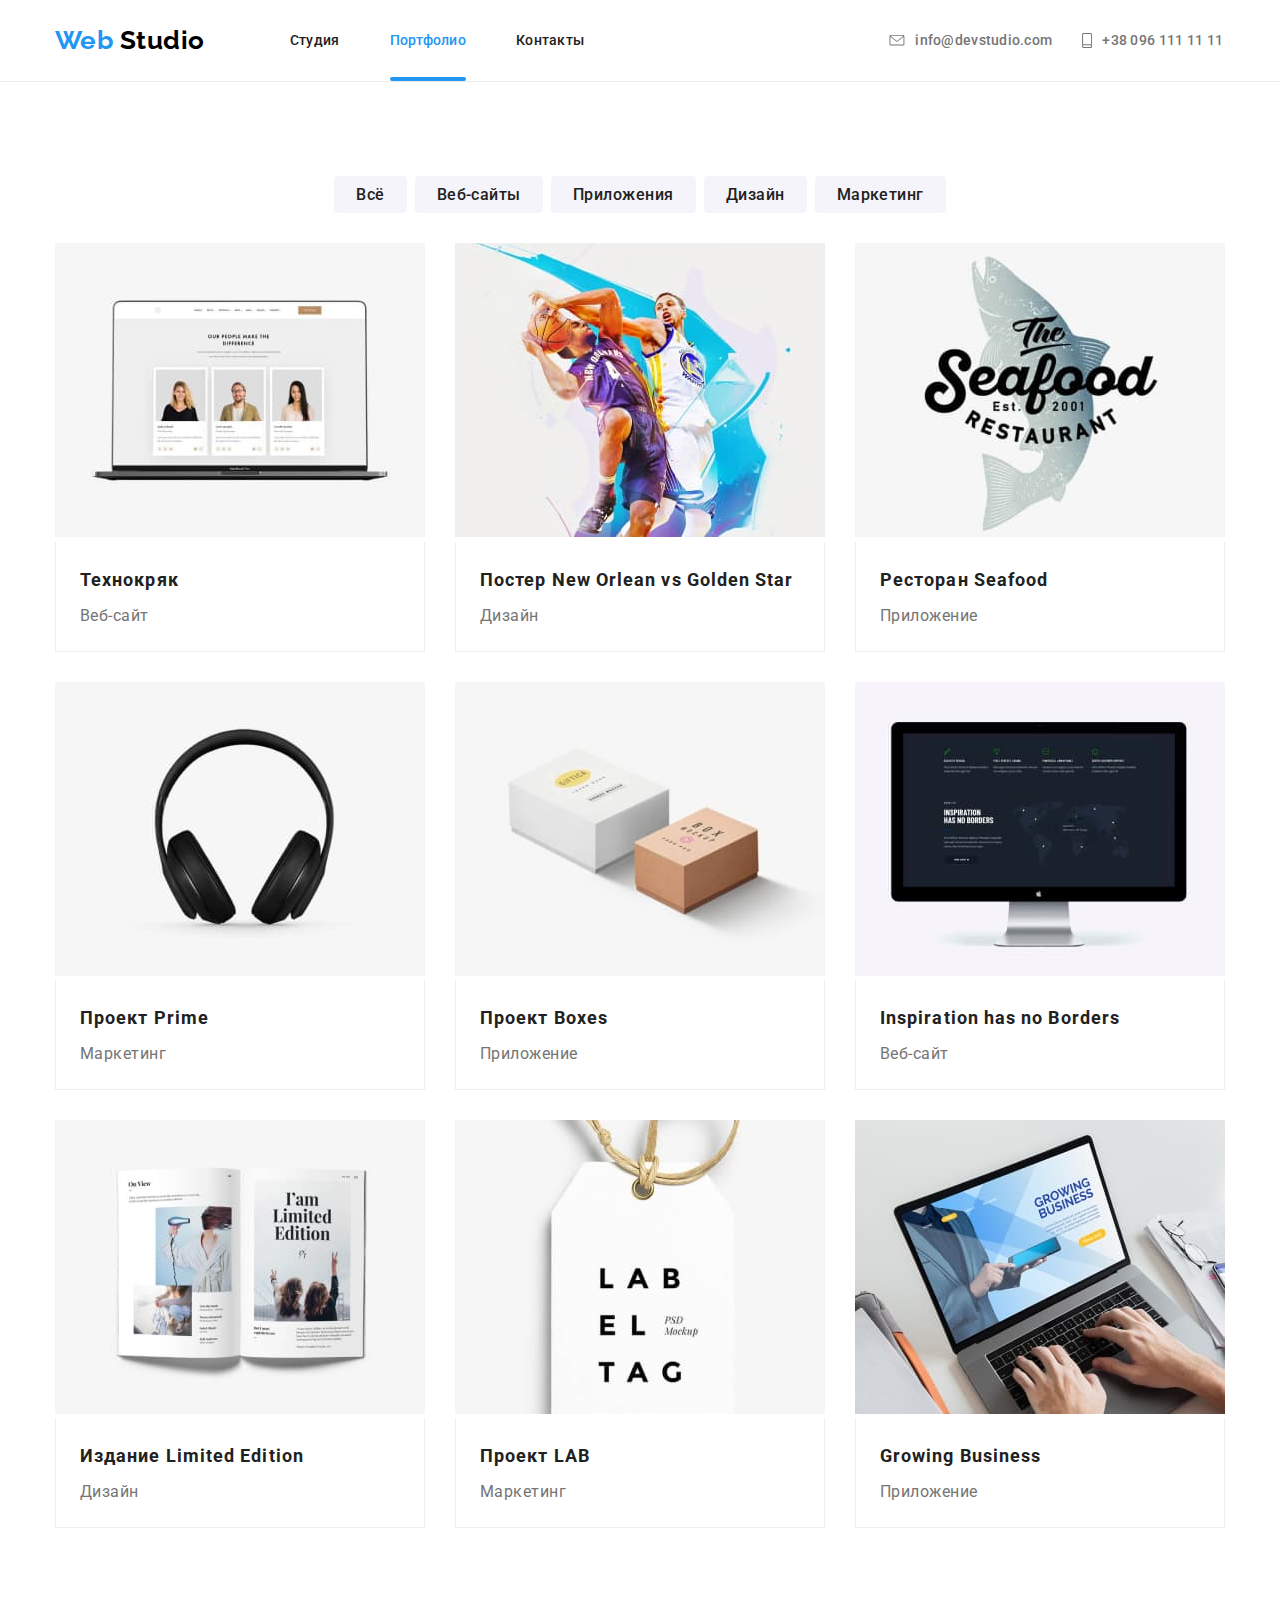
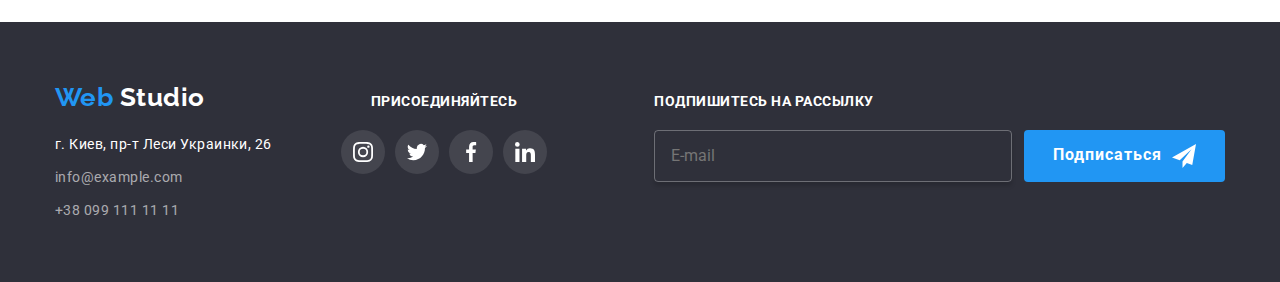
==== commit f4770c57: "Добавляет выпадающее меню" ====
--- a/portfolio.html
+++ b/portfolio.html
@@ -12,64 +12,64 @@
       rel="stylesheet"
       href="https://cdnjs.cloudflare.com/ajax/libs/modern-normalize/0.7.0/modern-normalize.min.css"
     />
-    <!-- <link rel="stylesheet" href="./css/main.css" /> -->
     <link rel="stylesheet" href="./css/portfolio.min.css" />
   </head>
   <body>
     <!--Шапка сайта-->
     <header class="page-header header-portfolio">
       <div class="conteiner page-header-nav">
-        <nav class="main-nav">
-          <a href="./index.html" class="logo" lang="en"
-            >Web <span class="logo-primary">Studio</span></a
+        <a href="./index.html" class="logo" lang="en"
+          >Web <span class="logo-primary">Studio</span></a
+        >
+        <button type="button" class="menu-button" is-open data-menu-button>
+          <svg
+            class="icon"
+            width="40"
+            height="40"
+            aria-label="Переключатель мобильного меню"
           >
-          <button type="button" class="menu-button" is-open data-menu-button>
-            <svg
-              class="icon"
-              width="40"
-              height="40"
-              aria-label="Переключатель мобильного меню"
+            <use
+              class="icon-close-md"
+              href="./images/sprite.svg#icon-close-md"
+            ></use>
+            <use
+              class="icon-burger"
+              href="./images/sprite.svg#icon-burger"
+            ></use>
+          </svg>
+        </button>
+        <div class="menu-conteiner" data-menu>
+          <nav class="main-nav">
+            <ul class="site-nav">
+              <li class="site-nav-item">
+                <a href="./index.html" class="site-nav-link">Студия</a>
+              </li>
+              <li class="site-nav-item">
+                <a href="" class="site-nav-link current">Портфолио</a>
+              </li>
+              <li class="site-nav-item">
+                <a href="" class="site-nav-link">Контакты</a>
+              </li>
+            </ul>
+          </nav>
+          <address class="auth-nav">
+            <a
+              href="mailto:info@devstudio.com"
+              class="auth-nav-link auth-nav-item"
             >
-              <use
-                class="icon-close-md"
-                href="./images/sprite.svg#icon-close-md"
-              ></use>
-              <use
-                class="icon-burger"
-                href="./images/sprite.svg#icon-burger"
-              ></use>
-            </svg>
-          </button>
-          <div class="menu-conteiner" data-menu>kkkkk</div>
-          <ul class="site-nav">
-            <li class="site-nav-item">
-              <a href="./index.html" class="site-nav-link">Студия</a>
-            </li>
-            <li class="site-nav-item">
-              <a href="" class="site-nav-link current">Портфолио</a>
-            </li>
-            <li class="site-nav-item">
-              <a href="" class="site-nav-link">Контакты</a>
-            </li>
-          </ul>
-        </nav>
-        <address class="auth-nav">
-          <a
-            href="mailto:info@devstudio.com"
-            class="auth-nav-link auth-nav-item"
-          >
-            <svg class="icon-mail">
-              <use href="./images/sprite.svg#icon-envelope"></use>
-            </svg>
-            info@devstudio.com</a
-          >
-          <a href="tel:+380961111111" class="auth-nav-link auth-nav-item">
-            <svg class="icon-phone">
-              <use href="./images/sprite.svg#icon-smartphone"></use>
-            </svg>
-            +38 096 111 11 11</a
-          >
-        </address>
+              <svg class="icon-mail">
+                <use href="./images/sprite.svg#icon-envelope"></use>
+              </svg>
+              info@devstudio.com</a
+            >
+            <a href="tel:+380961111111" class="auth-nav-link auth-nav-item">
+              <svg class="icon-phone">
+                <use href="./images/sprite.svg#icon-smartphone"></use>
+              </svg>
+              +38 096 111 11 11</a
+            >
+          </address>
+        </div>
       </div>
     </header>
     <!--Filter-->
--- a/css/portfolio.min.css
+++ b/css/portfolio.min.css
@@ -1,2 +1,2 @@
-.site-nav,.filter,.portfolio,.social-network{padding:0;margin:0;list-style:none}.card-img-conteiner .card-img{display:block;max-width:100%;height:auto}.site-nav-link{display:block;text-decoration:none}.visually-hidden{position:absolute;width:1px;height:1px;margin:-1px;border:0;padding:0;clip:rect(0 0 0 0);overflow:hidden}body{background-color:#fff;color:#757575;font-family:"Roboto",sans-serif;letter-spacing:0.03em;font-weight:400}body.modal-open{overflow:hidden}.conteiner,.footer-conteiner{margin-left:auto;margin-right:auto;padding-left:15px;padding-right:15px}@media screen and (min-width: 480px){.conteiner,.footer-conteiner{width:480px}}@media screen and (min-width: 768px){.conteiner,.footer-conteiner{width:768px}}@media screen and (min-width: 1200px){.conteiner,.footer-conteiner{width:1200px}}.menu-button{display:-webkit-inline-box;display:-ms-inline-flexbox;display:inline-flex;margin:0;padding:0;border:none;background-color:transparent;margin-left:auto}@media screen and (min-width: 768px){.menu-button{display:none}}@media screen and (min-width: 1200px){.menu-button{display:none}}.icon-close-md{display:none}.menu-button.is-open .icon-close-md{display:block}.menu-button:hover .icon-close-md,.menu-button:focus .icon-close-md{fill:#2196f3}.menu-button.is-open .icon-burger{display:none}.menu-button:hover .icon-burger,.menu-button:focus .icon-burger{fill:#2196f3}.menu-conteiner{display:none;position:absolute;top:100%;left:0;width:100%;background-color:#fff;padding-top:60px;padding-bottom:60px;text-align:center}.menu-conteiner.is-open{display:block}.page-header{position:relative;z-index:1;position:fixed;top:0;left:0;min-width:100%;background-color:#fff}.page-header-nav{display:-webkit-box;display:-ms-flexbox;display:flex;-webkit-box-align:center;-ms-flex-align:center;align-items:center;min-height:60px}@media screen and (min-width: 768px){.page-header-nav{min-height:80px}}.header-portfolio{border-bottom:1px solid #ececec}.main-nav{display:-webkit-box;display:-ms-flexbox;display:flex;-webkit-box-align:center;-ms-flex-align:center;align-items:center;min-height:60px;margin-left:81px}@media screen and (max-width: 767px){.main-nav{margin-left:auto}}.logo,.footer-logo{display:inline-block;color:#2196f3;font-family:Raleway, sans-serif;font-weight:700;font-size:24px;line-height:1.17;text-decoration:none}.logo:focus,.footer-logo:focus{color:#2196f3}@media screen and (min-width: 1200px){.logo,.footer-logo{font-size:26px;line-height:1.2}}.logo-primary{color:#000000}.logo-secondary{color:#ffffff}.site-nav{display:-webkit-box;display:-ms-flexbox;display:flex}.site-nav-item{position:relative}.site-nav-item+.site-nav-item{margin-left:50px}.site-nav-item .current{color:#2196f3}.site-nav-item .current::before{content:'';position:absolute;bottom:0;left:0;background-color:#2196f3;width:100%;height:4px;border-radius:2px;-webkit-transition:color 250ms cubic-bezier(0.4, 0, 0.2, 1);transition:color 250ms cubic-bezier(0.4, 0, 0.2, 1)}.site-nav-link{padding-top:32px;padding-bottom:32px;color:#212121;font-weight:500;font-size:14px;line-height:1.2;letter-spacing:0.02em;-webkit-transition:color 250ms cubic-bezier(0.4, 0, 0.2, 1);transition:color 250ms cubic-bezier(0.4, 0, 0.2, 1)}.site-nav-link:hover,.site-nav-link:focus{color:#2196f3}.auth-nav{display:-webkit-inline-box;display:-ms-inline-flexbox;display:inline-flex;-webkit-box-align:center;-ms-flex-align:center;align-items:center;margin-left:auto}@media screen and (max-width: 1199px){.auth-nav{-webkit-box-orient:vertical;-webkit-box-direction:normal;-ms-flex-direction:column;flex-direction:column}}@media screen and (min-width: 1200px){.auth-nav-item+.auth-nav-item{margin-left:30px}}@media screen and (max-width: 1199px){.auth-nav:first-child{margin-bottom:10px}}.auth-nav-link{display:-webkit-inline-box;display:-ms-inline-flexbox;display:inline-flex;-webkit-box-pack:center;-ms-flex-pack:center;justify-content:center;-webkit-box-align:center;-ms-flex-align:center;align-items:center;color:#757575;text-decoration:none;font-family:Roboto;font-style:normal;font-weight:500;letter-spacing:0.02em;-webkit-transition:color 250ms cubic-bezier(0.4, 0, 0.2, 1);transition:color 250ms cubic-bezier(0.4, 0, 0.2, 1)}.auth-nav-link:hover,.auth-nav-link:focus{color:#2196f3}@media screen and (min-width: 768px){.auth-nav-link{font-size:12px;line-height:1.17}}@media screen and (min-width: 1200px){.auth-nav-link{font-size:14px;line-height:1.15}}.auth-nav:not(:last-child){margin-bottom:10px}.icon-mail{fill:currentColor}@media screen and (min-width: 1200px){.icon-mail{width:16px;height:11.2px;margin-right:10px}}@media screen and (min-width: 768px){.icon-mail{width:14px;height:10px;margin-right:8px}}.icon-phone{fill:currentColor}@media screen and (min-width: 1200px){.icon-phone{width:10px;height:15px;margin-right:10px}}@media screen and (min-width: 768px){.icon-phone{width:10px;height:14px;margin-right:8px}}.submit,.join-button{color:#fff;background-color:#2196f3;border-radius:4px;padding:10px 32px;display:inline-block;min-width:200px;border:none;cursor:pointer;font-family:Roboto;font-weight:700;font-size:16px;line-height:1.8;letter-spacing:0.06em;text-decoration:none;text-align:center;-webkit-transition:250ms cubic-bezier(0.4, 0, 0.2, 1);transition:250ms cubic-bezier(0.4, 0, 0.2, 1)}.submit:hover,.join-button:hover,.submit:focus,.join-button:focus{background-color:#188ce8;-webkit-box-shadow:0px 4px 4px rgba(0,0,0,0.15);box-shadow:0px 4px 4px rgba(0,0,0,0.15)}.section{padding-top:60px;padding-bottom:60px}@media screen and (min-width: 1200px){.section{padding-top:94px;padding-bottom:94px}}.section-title{margin-top:0;margin-bottom:50px;color:#212121;font-weight:700;font-size:28px;line-height:1.17;text-align:center}@media screen and (min-width: 1200px){.section-title{font-size:36px;line-height:1.2}}.section-no-padding{padding-bottom:60px}@media screen and (min-width: 1200px){.section-no-padding{padding-bottom:94px}}.radio-group{margin-bottom:40px}@media screen and (min-width: 768px){.radio-group{margin-bottom:30px}}.filter{display:-webkit-box;display:-ms-flexbox;display:flex;-ms-flex-wrap:wrap;flex-wrap:wrap}@media screen and (min-width: 768px){.filter{-webkit-box-pack:center;-ms-flex-pack:center;justify-content:center}}.filter-item{margin-right:8px}.filter-item:last-child{margin-right:0}.filter-item:nth-child(-n+3){margin-bottom:15px}@media screen and (min-width: 768px){.filter-item:nth-child(-n+3){margin-bottom:0}}.filter-label{display:block}.filter-input{position:absolute;width:1px;height:1px;margin:-1px;border:0;padding:0;clip:rect(0 0 0 0);overflow:hidden}.filter-text{display:inline-block;color:#212121;background-color:#f5f4fa;font-weight:500;font-size:16px;line-height:1.6;text-align:center;border:none;border-radius:4px;padding:6px 22px;cursor:pointer;-webkit-transition:250ms cubic-bezier(0.4, 0, 0.2, 1);transition:250ms cubic-bezier(0.4, 0, 0.2, 1);-webkit-transition-property:background-color, color, -webkit-box-shadow;transition-property:background-color, color, -webkit-box-shadow;transition-property:background-color, color, box-shadow;transition-property:background-color, color, box-shadow, -webkit-box-shadow}.filter-input:hover+.filter-text,.filter-input:focus+.filter-text{background-color:#2196f3;color:#fff;-webkit-box-shadow:0px 2px 2px rgba(0,0,0,0.12),0px 1px 2px rgba(0,0,0,0.08),0px 3px 1px rgba(0,0,0,0.1);box-shadow:0px 2px 2px rgba(0,0,0,0.12),0px 1px 2px rgba(0,0,0,0.08),0px 3px 1px rgba(0,0,0,0.1)}@media screen and (min-width: 768px){.portfolio{display:-webkit-box;display:-ms-flexbox;display:flex;-ms-flex-wrap:wrap;flex-wrap:wrap}}@media screen and (max-width: 767px){.portfolio-card:not(:last-child){margin-bottom:30px}}@media screen and (min-width: 768px){.portfolio-card{width:calc((100% - 15px * 4) / 2);margin:15px}}@media screen and (min-width: 1200px){.portfolio-card{width:calc((100% - 60px) / 3);margin:0 30px 30px 0}.portfolio-card:nth-child(3n){margin-right:0}.portfolio-card:nth-last-child(-n+3){margin-bottom:0}}.portfolio-link{display:block;text-decoration:none}.portfolio-link:hover,.portfolio-link:focus{-webkit-box-shadow:1px 4px 6px rgba(0,0,0,0.16),0px 4px 4px rgba(0,0,0,0.06),0px 1px 1px rgba(0,0,0,0.12);box-shadow:1px 4px 6px rgba(0,0,0,0.16),0px 4px 4px rgba(0,0,0,0.06),0px 1px 1px rgba(0,0,0,0.12)}.card-img-conteiner{position:relative;overflow:hidden}.card-img-conteiner .card-img{display:inline-block}.card-img-description{position:absolute;top:0;left:0;opacity:0;margin-top:0;margin-bottom:0;padding:77px 24px;width:100%;height:100%;color:#fff;background-color:rgba(33,150,243,0.9);font-weight:400;font-size:18px;line-height:1.56;-webkit-transform:translateY(100%);transform:translateY(100%);-webkit-transition:250ms cubic-bezier(0.4, 0, 0.2, 1),250ms cubic-bezier(0.4, 0, 0.2, 1);transition:250ms cubic-bezier(0.4, 0, 0.2, 1),250ms cubic-bezier(0.4, 0, 0.2, 1);-webkit-transition-property:opacity, -webkit-transform;transition-property:opacity, -webkit-transform;transition-property:opacity, transform;transition-property:opacity, transform, -webkit-transform}@media screen and (min-width: 768px){.card-img-description{padding:49px 24px}}@media screen and (min-width: 1200px){.card-img-description{padding:63px 24px}}.portfolio-link:hover .card-img-description,.portfolio-link:focus .card-img-description{opacity:1;-webkit-transform:translateY(0);transform:translateY(0)}.card-content{background:#fff;border-left:1px solid #eeeeee;border-right:1px solid #eeeeee;border-bottom:1px solid #eeeeee;padding-left:24px;padding-right:24px;padding-bottom:20px;padding-top:20px}.card-content-title{margin-top:0;margin-bottom:4px;color:#212121;overflow:hidden;white-space:nowrap;text-overflow:ellipsis;font-weight:700;font-size:18px;line-height:2;letter-spacing:0.06em}.card-content-text{color:#757575;margin-top:0;margin-bottom:0;font-weight:400;font-size:16px;line-height:1.8}.social-network{display:-webkit-box;display:-ms-flexbox;display:flex;-webkit-box-pack:center;-ms-flex-pack:center;justify-content:center;min-width:100%}.social-network-item:not(:last-child){margin-right:10px}.social-network-link,.social-network-footer{display:-webkit-inline-box;display:-ms-inline-flexbox;display:inline-flex;-webkit-box-align:center;-ms-flex-align:center;align-items:center;-webkit-box-pack:center;-ms-flex-pack:center;justify-content:center;width:44px;height:44px;border-radius:50%;color:#afb1b8;text-decoration:none;-webkit-transition:250ms cubic-bezier(0.4, 0, 0.2, 1);transition:250ms cubic-bezier(0.4, 0, 0.2, 1);-webkit-transition-property:color, background-color;transition-property:color, background-color}.social-network-link:hover,.social-network-footer:hover,.social-network-link:focus,.social-network-footer:focus{color:#fff;background-color:#2196f3}.icon-social-network{width:20px;height:20px;fill:currentColor}.footer{background-color:#2f303a;width:100%}.footer-conteiner{padding-top:60px;padding-bottom:60px}@media screen and (min-width: 768px){.flex-footer-tablet{display:-webkit-box;display:-ms-flexbox;display:flex;-webkit-box-align:baseline;-ms-flex-align:baseline;align-items:baseline;-webkit-box-pack:center;-ms-flex-pack:center;justify-content:center}}@media screen and (min-width: 1200px){.flex-footer{display:-webkit-box;display:-ms-flexbox;display:flex;-webkit-box-align:baseline;-ms-flex-align:baseline;align-items:baseline;-webkit-box-pack:justify;-ms-flex-pack:justify;justify-content:space-between}}.footer-info{margin-bottom:60px}@media screen and (max-width: 1199px){.footer-info{text-align:center}}@media screen and (min-width: 768px){.footer-info{margin-right:165px}}@media screen and (min-width: 1200px){.footer-info{margin-right:69px;margin-bottom:0}}.footer-logo{display:block;margin-bottom:20px}.footer-info-link{display:block;font-style:normal;font-weight:400;font-size:14px;line-height:1.7;color:rgba(255,255,255,0.6);text-decoration:none}.footer-info-link:focus{color:#2196f3}.map{color:#ffffff;font-style:normal;margin-top:0;margin-bottom:9px}.mail-link{margin-bottom:9px}.join-in{text-align:center;margin-bottom:60px}@media screen and (min-width: 1200px){.join-in{margin-bottom:0;margin-right:94px}}.footer-caption{display:block;color:#ffffff;font-weight:700;font-size:14px;line-height:1.2;text-transform:uppercase;margin-bottom:20px}.social-network-footer{background-color:rgba(255,255,255,0.1)}.icon-social-footer{width:20px;height:20px;fill:#fff}@media screen and (max-width: 1199px){.join{text-align:center}}@media screen and (min-width: 1200px){.join-form{display:-webkit-box;display:-ms-flexbox;display:flex}}.join-form-label{display:block;margin-bottom:20px}@media screen and (min-width: 768px){.join-form-label{max-width:450px;margin-left:auto;margin-right:auto}}@media screen and (min-width: 1200px){.join-form-label{margin-bottom:0}}.join-form-input{padding:15px 16px;width:100%;font-size:16px;line-height:1.25;color:rgba(255,255,255,0.6);background-color:transparent;border:1px solid rgba(255,255,255,0.3);-webkit-box-shadow:0px 4px 4px rgba(0,0,0,0.15);box-shadow:0px 4px 4px rgba(0,0,0,0.15);border-radius:4px}@media screen and (min-width: 1200px){.join-form-input{width:358px}}.join-button{display:-webkit-inline-box;display:-ms-inline-flexbox;display:inline-flex;-webkit-box-align:center;-ms-flex-align:center;align-items:center;padding:10px 29px}@media screen and (min-width: 1200px){.join-button{margin-left:12px}}.icon-plane{width:24px;height:24px;margin-left:10px;fill:#fff;-webkit-transition:-webkit-transform 250ms cubic-bezier(0.4, 0, 0.2, 1);transition:-webkit-transform 250ms cubic-bezier(0.4, 0, 0.2, 1);transition:transform 250ms cubic-bezier(0.4, 0, 0.2, 1);transition:transform 250ms cubic-bezier(0.4, 0, 0.2, 1), -webkit-transform 250ms cubic-bezier(0.4, 0, 0.2, 1)}.join-button:hover .icon-plane,.join-button:focus .icon-plane{-webkit-transform:translatex(70px) scale(1.2);transform:translatex(70px) scale(1.2)}@media screen and (min-width: 1200px){.join-button:hover .icon-plane,.join-button:focus .icon-plane{-webkit-transform:translate(25px, -50px) scale(1.2);transform:translate(25px, -50px) scale(1.2)}}
+.site-nav,.filter,.portfolio,.social-network{padding:0;margin:0;list-style:none}.card-img-conteiner .card-img{display:block;max-width:100%;height:auto}.site-nav-link{display:block;text-decoration:none}.visually-hidden{position:absolute;width:1px;height:1px;margin:-1px;border:0;padding:0;clip:rect(0 0 0 0);overflow:hidden}body{background-color:#fff;color:#757575;font-family:"Roboto",sans-serif;letter-spacing:0.03em;font-weight:400}body.modal-open{overflow:hidden}.conteiner,.footer-conteiner{margin-left:auto;margin-right:auto;padding-left:15px;padding-right:15px}@media screen and (min-width: 480px){.conteiner,.footer-conteiner{width:480px}}@media screen and (min-width: 768px){.conteiner,.footer-conteiner{width:768px}}@media screen and (min-width: 1200px){.conteiner,.footer-conteiner{width:1200px}}.menu-button{display:-webkit-inline-box;display:-ms-inline-flexbox;display:inline-flex;margin:0;padding:0;border:none;background-color:transparent;margin-left:auto}@media screen and (min-width: 768px){.menu-button{display:none}}.icon-close-md{display:none}.menu-button.is-open .icon-close-md{display:block}.menu-button:hover .icon-close-md,.menu-button:focus .icon-close-md{fill:#2196f3}.menu-button.is-open .icon-burger{display:none}.menu-button:hover .icon-burger,.menu-button:focus .icon-burger{fill:#2196f3}.menu-conteiner{background-color:#fff}@media screen and (max-width: 767px){.menu-conteiner{display:none;position:absolute;top:100%;left:0;width:100%;padding-top:60px;padding-bottom:60px}.menu-conteiner.is-open{display:block}}@media screen and (min-width: 768px){.menu-conteiner{display:-webkit-box;display:-ms-flexbox;display:flex;margin-left:auto}}@media screen and (min-width: 1200px){.menu-conteiner{margin-left:85px}}.page-header{position:relative;z-index:1;position:fixed;top:0;left:0;min-width:100%;background-color:#fff}.page-header-nav{display:-webkit-box;display:-ms-flexbox;display:flex;-webkit-box-align:center;-ms-flex-align:center;align-items:center;min-height:60px}@media screen and (min-width: 768px){.page-header-nav{min-height:80px}}.header-portfolio{border-bottom:1px solid #ececec}.main-nav{display:-webkit-box;display:-ms-flexbox;display:flex;-webkit-box-align:center;-ms-flex-align:center;align-items:center;min-height:60px}@media screen and (max-width: 767px){.main-nav{-webkit-box-pack:center;-ms-flex-pack:center;justify-content:center;margin-bottom:60px}}@media screen and (max-width: 767px){.main-nav{margin-left:auto}}.logo,.footer-logo{display:inline-block;color:#2196f3;font-family:Raleway, sans-serif;font-weight:700;font-size:24px;line-height:1.17;text-decoration:none}.logo:focus,.footer-logo:focus{color:#2196f3}@media screen and (min-width: 1200px){.logo,.footer-logo{font-size:26px;line-height:1.2}}.logo-primary{color:#000000}.logo-secondary{color:#ffffff}.site-nav{display:-webkit-box;display:-ms-flexbox;display:flex}@media screen and (max-width: 767px){.site-nav{display:-webkit-box;display:-ms-flexbox;display:flex;-webkit-box-orient:vertical;-webkit-box-direction:normal;-ms-flex-direction:column;flex-direction:column;-webkit-box-align:center;-ms-flex-align:center;align-items:center}}.site-nav-item{position:relative}.site-nav-item .current{color:#2196f3}.site-nav-item .current::before{content:'';position:absolute;bottom:0;left:0;background-color:#2196f3;width:100%;height:4px;border-radius:2px;-webkit-transition:color 250ms cubic-bezier(0.4, 0, 0.2, 1);transition:color 250ms cubic-bezier(0.4, 0, 0.2, 1)}@media screen and (max-width: 767px){.site-nav-item:not(:last-child){margin-bottom:40px}}@media screen and (min-width: 768px){.site-nav-item+.site-nav-item{margin-left:50px}}.site-nav-link{color:#212121;font-weight:500;font-size:14px;line-height:1.2;letter-spacing:0.02em;-webkit-transition:color 250ms cubic-bezier(0.4, 0, 0.2, 1);transition:color 250ms cubic-bezier(0.4, 0, 0.2, 1)}.site-nav-link:hover,.site-nav-link:focus{color:#2196f3}@media screen and (max-width: 767px){.site-nav-link.current{margin-bottom:10px}}@media screen and (min-width: 768px){.site-nav-link{padding-top:32px;padding-bottom:32px}}@media screen and (max-width: 1199px){.auth-nav{display:-webkit-box;display:-ms-flexbox;display:flex;margin-left:auto;-webkit-box-orient:vertical;-webkit-box-direction:normal;-ms-flex-direction:column;flex-direction:column;-webkit-box-align:start;-ms-flex-align:start;align-items:flex-start;-webkit-box-pack:center;-ms-flex-pack:center;justify-content:center;margin-left:84px}.auth-nav-item:not(:last-child){margin-bottom:10px}}@media screen and (max-width: 767px){.auth-nav{-webkit-box-align:center;-ms-flex-align:center;align-items:center;margin-left:auto;margin-right:auto}.auth-nav-item:not(:last-child){margin-bottom:16px}}@media screen and (min-width: 1200px){.auth-nav{display:-webkit-box;display:-ms-flexbox;display:flex;margin-left:305px}.auth-nav-item+.auth-nav-item{margin-left:30px}}.auth-nav-link{display:-webkit-inline-box;display:-ms-inline-flexbox;display:inline-flex;-webkit-box-pack:center;-ms-flex-pack:center;justify-content:center;-webkit-box-align:center;-ms-flex-align:center;align-items:center;color:#757575;text-decoration:none;font-family:Roboto;font-style:normal;font-weight:500;letter-spacing:0.02em;-webkit-transition:color 250ms cubic-bezier(0.4, 0, 0.2, 1);transition:color 250ms cubic-bezier(0.4, 0, 0.2, 1)}.auth-nav-link:hover,.auth-nav-link:focus{color:#2196f3}@media screen and (min-width: 768px){.auth-nav-link{font-size:12px;line-height:1.17}}@media screen and (min-width: 1200px){.auth-nav-link{font-size:14px;line-height:1.15}}.icon-mail{width:16px;height:11.2px;margin-right:10px;fill:currentColor}@media screen and (min-width: 768px){.icon-mail{width:14px;height:10px;margin-right:8px}}@media screen and (min-width: 1200px){.icon-mail{width:16px;height:11.2px;margin-right:10px}}.icon-phone{width:10px;height:15px;margin-right:10px;fill:currentColor}@media screen and (min-width: 768px){.icon-phone{width:10px;height:14px;margin-right:8px}}@media screen and (min-width: 1200px){.icon-phone{width:10px;height:15px;margin-right:10px}}.submit,.join-button{color:#fff;background-color:#2196f3;border-radius:4px;padding:10px 32px;display:inline-block;min-width:200px;border:none;cursor:pointer;font-family:Roboto;font-weight:700;font-size:16px;line-height:1.8;letter-spacing:0.06em;text-decoration:none;text-align:center;-webkit-transition:250ms cubic-bezier(0.4, 0, 0.2, 1);transition:250ms cubic-bezier(0.4, 0, 0.2, 1)}.submit:hover,.join-button:hover,.submit:focus,.join-button:focus{background-color:#188ce8;-webkit-box-shadow:0px 4px 4px rgba(0,0,0,0.15);box-shadow:0px 4px 4px rgba(0,0,0,0.15)}.section{padding-top:60px;padding-bottom:60px}@media screen and (min-width: 1200px){.section{padding-top:94px;padding-bottom:94px}}.section-title{margin-top:0;margin-bottom:50px;color:#212121;font-weight:700;font-size:28px;line-height:1.17;text-align:center}@media screen and (min-width: 1200px){.section-title{font-size:36px;line-height:1.2}}.section-no-padding{padding-bottom:60px}@media screen and (min-width: 1200px){.section-no-padding{padding-bottom:94px}}.radio-group{margin-bottom:40px}@media screen and (min-width: 768px){.radio-group{margin-bottom:30px}}.filter{display:-webkit-box;display:-ms-flexbox;display:flex;-ms-flex-wrap:wrap;flex-wrap:wrap}@media screen and (min-width: 768px){.filter{-webkit-box-pack:center;-ms-flex-pack:center;justify-content:center}}.filter-item{margin-right:8px}.filter-item:last-child{margin-right:0}.filter-item:nth-child(-n+3){margin-bottom:15px}@media screen and (min-width: 768px){.filter-item:nth-child(-n+3){margin-bottom:0}}.filter-label{display:block}.filter-input{position:absolute;width:1px;height:1px;margin:-1px;border:0;padding:0;clip:rect(0 0 0 0);overflow:hidden}.filter-text{display:inline-block;color:#212121;background-color:#f5f4fa;font-weight:500;font-size:16px;line-height:1.6;text-align:center;border:none;border-radius:4px;padding:6px 22px;cursor:pointer;-webkit-transition:250ms cubic-bezier(0.4, 0, 0.2, 1);transition:250ms cubic-bezier(0.4, 0, 0.2, 1);-webkit-transition-property:background-color, color, -webkit-box-shadow;transition-property:background-color, color, -webkit-box-shadow;transition-property:background-color, color, box-shadow;transition-property:background-color, color, box-shadow, -webkit-box-shadow}.filter-input:hover+.filter-text,.filter-input:focus+.filter-text{background-color:#2196f3;color:#fff;-webkit-box-shadow:0px 2px 2px rgba(0,0,0,0.12),0px 1px 2px rgba(0,0,0,0.08),0px 3px 1px rgba(0,0,0,0.1);box-shadow:0px 2px 2px rgba(0,0,0,0.12),0px 1px 2px rgba(0,0,0,0.08),0px 3px 1px rgba(0,0,0,0.1)}@media screen and (min-width: 768px){.portfolio{display:-webkit-box;display:-ms-flexbox;display:flex;-ms-flex-wrap:wrap;flex-wrap:wrap}}@media screen and (max-width: 767px){.portfolio-card:not(:last-child){margin-bottom:30px}}@media screen and (min-width: 768px){.portfolio-card{width:calc((100% - 15px * 4) / 2);margin:15px}}@media screen and (min-width: 1200px){.portfolio-card{width:calc((100% - 60px) / 3);margin:0 30px 30px 0}.portfolio-card:nth-child(3n){margin-right:0}.portfolio-card:nth-last-child(-n+3){margin-bottom:0}}.portfolio-link{display:block;text-decoration:none}.portfolio-link:hover,.portfolio-link:focus{-webkit-box-shadow:1px 4px 6px rgba(0,0,0,0.16),0px 4px 4px rgba(0,0,0,0.06),0px 1px 1px rgba(0,0,0,0.12);box-shadow:1px 4px 6px rgba(0,0,0,0.16),0px 4px 4px rgba(0,0,0,0.06),0px 1px 1px rgba(0,0,0,0.12)}.card-img-conteiner{position:relative;overflow:hidden}.card-img-conteiner .card-img{display:inline-block}.card-img-description{position:absolute;top:0;left:0;opacity:0;margin-top:0;margin-bottom:0;padding:77px 24px;width:100%;height:100%;color:#fff;background-color:rgba(33,150,243,0.9);font-weight:400;font-size:18px;line-height:1.56;-webkit-transform:translateY(100%);transform:translateY(100%);-webkit-transition:250ms cubic-bezier(0.4, 0, 0.2, 1),250ms cubic-bezier(0.4, 0, 0.2, 1);transition:250ms cubic-bezier(0.4, 0, 0.2, 1),250ms cubic-bezier(0.4, 0, 0.2, 1);-webkit-transition-property:opacity, -webkit-transform;transition-property:opacity, -webkit-transform;transition-property:opacity, transform;transition-property:opacity, transform, -webkit-transform}@media screen and (min-width: 768px){.card-img-description{padding:49px 24px}}@media screen and (min-width: 1200px){.card-img-description{padding:63px 24px}}.portfolio-link:hover .card-img-description,.portfolio-link:focus .card-img-description{opacity:1;-webkit-transform:translateY(0);transform:translateY(0)}.card-content{background:#fff;border-left:1px solid #eeeeee;border-right:1px solid #eeeeee;border-bottom:1px solid #eeeeee;padding-left:24px;padding-right:24px;padding-bottom:20px;padding-top:20px}.card-content-title{margin-top:0;margin-bottom:4px;color:#212121;overflow:hidden;white-space:nowrap;text-overflow:ellipsis;font-weight:700;font-size:18px;line-height:2;letter-spacing:0.06em}.card-content-text{color:#757575;margin-top:0;margin-bottom:0;font-weight:400;font-size:16px;line-height:1.8}.social-network{display:-webkit-box;display:-ms-flexbox;display:flex;-webkit-box-pack:center;-ms-flex-pack:center;justify-content:center;min-width:100%}.social-network-item:not(:last-child){margin-right:10px}.social-network-link,.social-network-footer{display:-webkit-inline-box;display:-ms-inline-flexbox;display:inline-flex;-webkit-box-align:center;-ms-flex-align:center;align-items:center;-webkit-box-pack:center;-ms-flex-pack:center;justify-content:center;width:44px;height:44px;border-radius:50%;color:#afb1b8;text-decoration:none;-webkit-transition:250ms cubic-bezier(0.4, 0, 0.2, 1);transition:250ms cubic-bezier(0.4, 0, 0.2, 1);-webkit-transition-property:color, background-color;transition-property:color, background-color}.social-network-link:hover,.social-network-footer:hover,.social-network-link:focus,.social-network-footer:focus{color:#fff;background-color:#2196f3}.icon-social-network{width:20px;height:20px;fill:currentColor}.footer{background-color:#2f303a;width:100%}.footer-conteiner{padding-top:60px;padding-bottom:60px}@media screen and (min-width: 768px){.flex-footer-tablet{display:-webkit-box;display:-ms-flexbox;display:flex;-webkit-box-align:baseline;-ms-flex-align:baseline;align-items:baseline;-webkit-box-pack:center;-ms-flex-pack:center;justify-content:center}}@media screen and (min-width: 1200px){.flex-footer{display:-webkit-box;display:-ms-flexbox;display:flex;-webkit-box-align:baseline;-ms-flex-align:baseline;align-items:baseline;-webkit-box-pack:justify;-ms-flex-pack:justify;justify-content:space-between}}.footer-info{margin-bottom:60px}@media screen and (max-width: 1199px){.footer-info{text-align:center}}@media screen and (min-width: 768px){.footer-info{margin-right:165px}}@media screen and (min-width: 1200px){.footer-info{margin-right:69px;margin-bottom:0}}.footer-logo{display:block;margin-bottom:20px}.footer-info-link{display:block;font-style:normal;font-weight:400;font-size:14px;line-height:1.7;color:rgba(255,255,255,0.6);text-decoration:none}.footer-info-link:focus{color:#2196f3}.map{color:#ffffff;font-style:normal;margin-top:0;margin-bottom:9px}.mail-link{margin-bottom:9px}.join-in{text-align:center;margin-bottom:60px}@media screen and (min-width: 1200px){.join-in{margin-bottom:0;margin-right:94px}}.footer-caption{display:block;color:#ffffff;font-weight:700;font-size:14px;line-height:1.2;text-transform:uppercase;margin-bottom:20px}.social-network-footer{background-color:rgba(255,255,255,0.1)}.icon-social-footer{width:20px;height:20px;fill:#fff}@media screen and (max-width: 1199px){.join{text-align:center}}@media screen and (min-width: 1200px){.join-form{display:-webkit-box;display:-ms-flexbox;display:flex}}.join-form-label{display:block;margin-bottom:20px}@media screen and (min-width: 768px){.join-form-label{max-width:450px;margin-left:auto;margin-right:auto}}@media screen and (min-width: 1200px){.join-form-label{margin-bottom:0}}.join-form-input{padding:15px 16px;width:100%;font-size:16px;line-height:1.25;color:rgba(255,255,255,0.6);background-color:transparent;border:1px solid rgba(255,255,255,0.3);-webkit-box-shadow:0px 4px 4px rgba(0,0,0,0.15);box-shadow:0px 4px 4px rgba(0,0,0,0.15);border-radius:4px}@media screen and (min-width: 1200px){.join-form-input{width:358px}}.join-button{display:-webkit-inline-box;display:-ms-inline-flexbox;display:inline-flex;-webkit-box-align:center;-ms-flex-align:center;align-items:center;padding:10px 29px}@media screen and (min-width: 1200px){.join-button{margin-left:12px}}.icon-plane{width:24px;height:24px;margin-left:10px;fill:#fff;-webkit-transition:-webkit-transform 250ms cubic-bezier(0.4, 0, 0.2, 1);transition:-webkit-transform 250ms cubic-bezier(0.4, 0, 0.2, 1);transition:transform 250ms cubic-bezier(0.4, 0, 0.2, 1);transition:transform 250ms cubic-bezier(0.4, 0, 0.2, 1), -webkit-transform 250ms cubic-bezier(0.4, 0, 0.2, 1)}.join-button:hover .icon-plane,.join-button:focus .icon-plane{-webkit-transform:translatex(70px) scale(1.2);transform:translatex(70px) scale(1.2)}@media screen and (min-width: 1200px){.join-button:hover .icon-plane,.join-button:focus .icon-plane{-webkit-transform:translate(25px, -50px) scale(1.2);transform:translate(25px, -50px) scale(1.2)}}
 /*# sourceMappingURL=portfolio.min.css.map */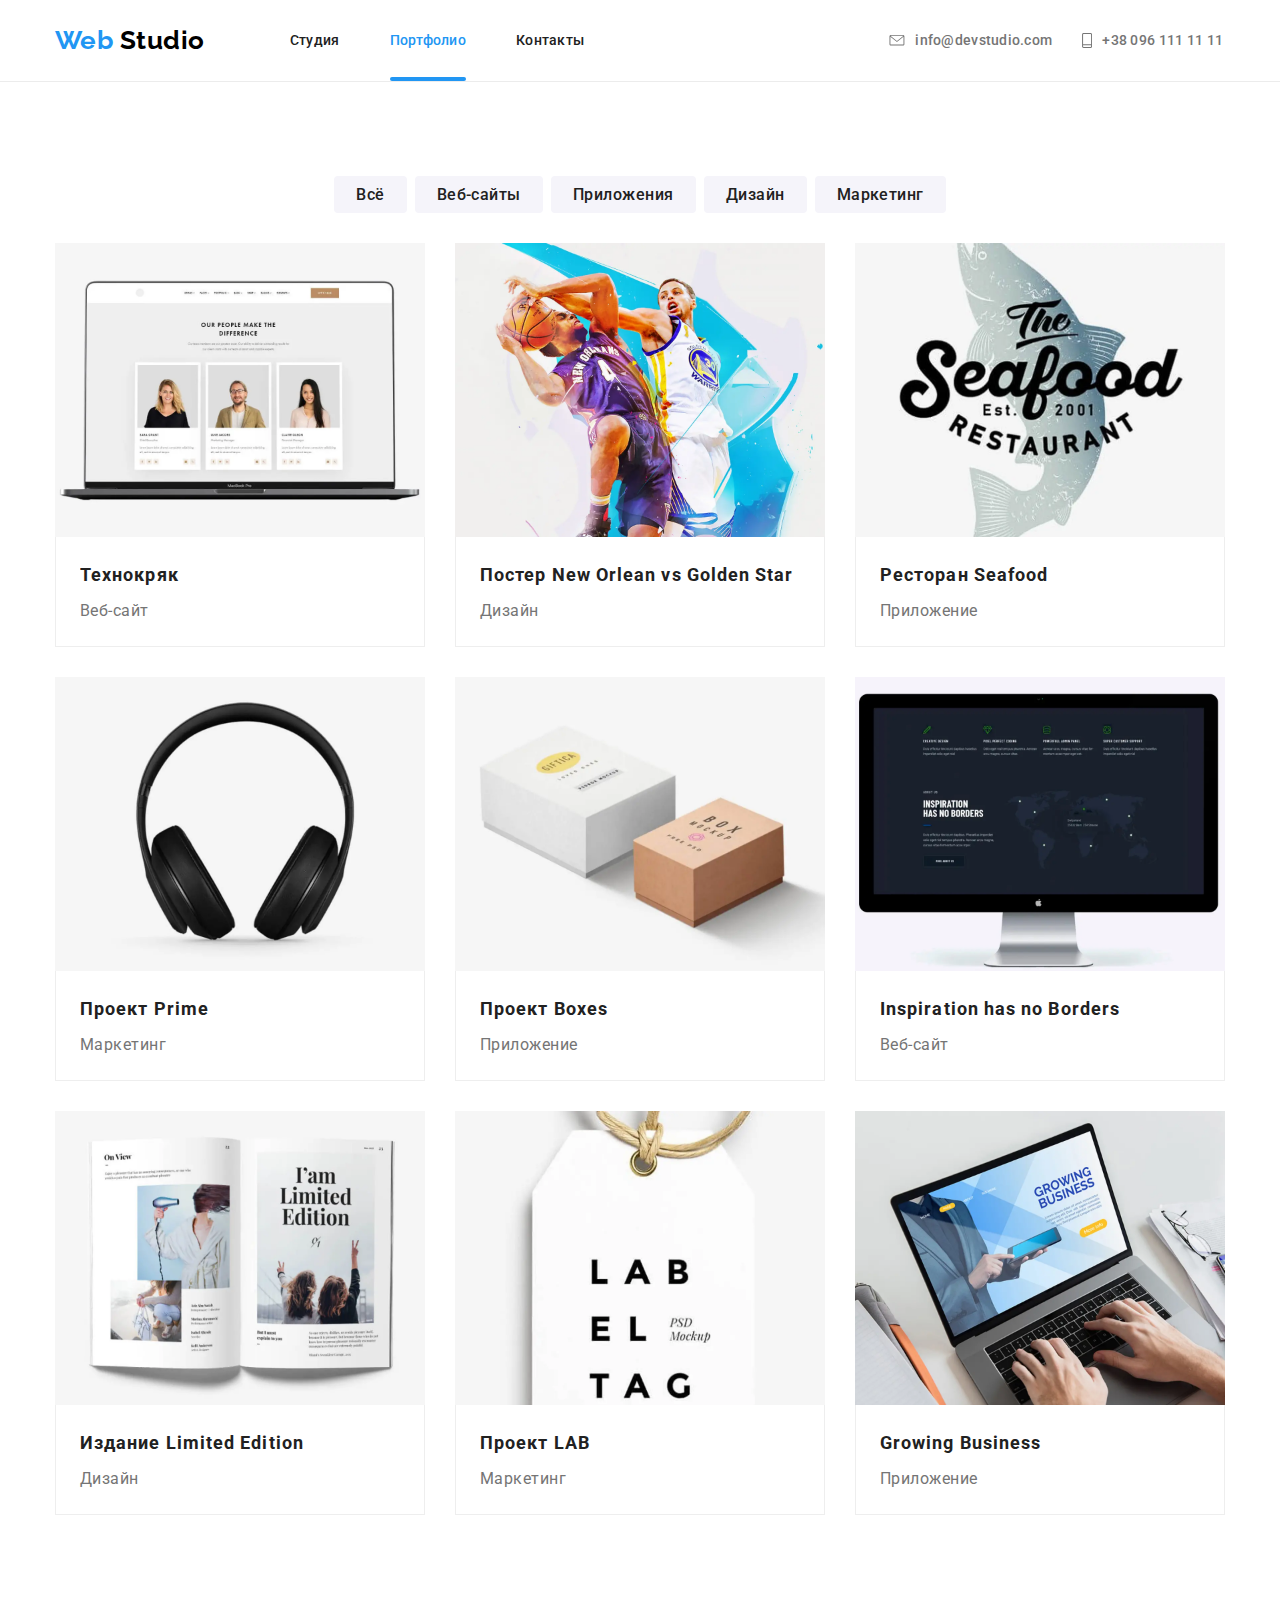
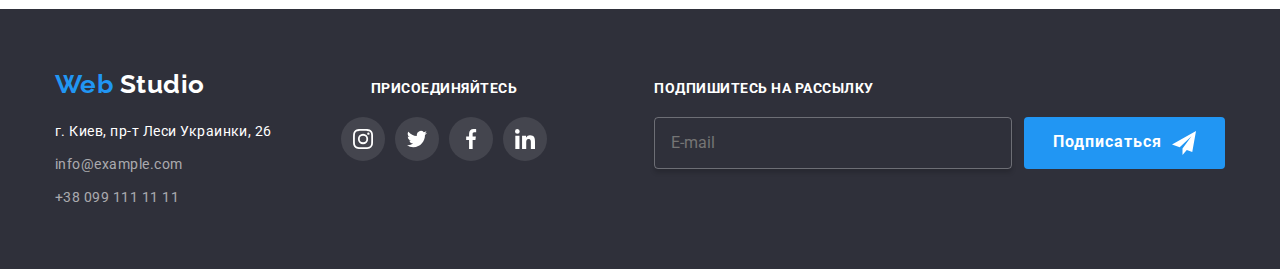
==== commit 4019f316: "Добавляет адаптивные изображения" ====
--- a/portfolio.html
+++ b/portfolio.html
@@ -141,13 +141,28 @@
             <li class="portfolio-card">
               <a href="" class="portfolio-link">
                 <div class="card-img-conteiner">
-                  <img
-                    class="card-img"
-                    src="./images/tehnokriak.jpg"
-                    alt="ноутбук"
-                    width="370"
-                    height="294"
-                  />
+                  <picture>
+                    <source
+                      srcset="
+                        ./images/portfolio/portfolio1-450.webp     450w,
+                        ./images/portfolio/portfolio1-450@2x.webp  900w,
+                        ./images/portfolio/portfolio1-450@3x.webp 1350w
+                      "
+                      type="image/webp"
+                    />
+                    <img
+                      class="card-img"
+                      he
+                      srcset="
+                        ./images/portfolio/portfolio1-450.jpg     450w,
+                        ./images/portfolio/portfolio1-450@2x.jpg  900w,
+                        ./images/portfolio/portfolio1-450@3x.jpg 1350w
+                      "
+                      src="./images/portfolio/portfolio1-450.jpg"
+                      alt="ноутбук"
+                      sizes="(min-width: 1200px) 33vw, (min-width: 768px) 50vw, 100vw"
+                    />
+                  </picture>
                   <p class="card-img-description">
                     Технокряк это современная площадка распространения
                     коронавируса. Компании используют эту платформу для
@@ -163,13 +178,28 @@
             <li class="portfolio-card">
               <a href="" class="portfolio-link">
                 <div class="card-img-conteiner">
-                  <img
-                    class="card-img"
-                    src="./images/poster.jpg"
-                    alt="Постер"
-                    width="370"
-                    height="294"
-                  />
+                  <picture>
+                    <source
+                      srcset="
+                        ./images/portfolio/portfolio2-450.webp     450w,
+                        ./images/portfolio/portfolio2-450@2x.webp  900w,
+                        ./images/portfolio/portfolio2-450@3x.webp 1350w
+                      "
+                      type="image/webp"
+                    />
+                    <img
+                      class="card-img"
+                      he
+                      srcset="
+                        ./images/portfolio/portfolio2-450.jpg     450w,
+                        ./images/portfolio/portfolio2-450@2x.jpg  900w,
+                        ./images/portfolio/portfolio2-450@3x.jpg 1350w
+                      "
+                      src="./images/portfolio/portfolio2-450.jpg"
+                      alt="постер"
+                      sizes="(min-width: 1200px) 33vw, (min-width: 768px) 50vw, 100vw"
+                    />
+                  </picture>
                   <p class="card-img-description">
                     Lorem ipsum dolor sit amet, consectetur adipisicing elit.
                     Asperiores officiis magni perferendis voluptate nulla quod,
@@ -187,13 +217,28 @@
             <li class="portfolio-card">
               <a href="" class="portfolio-link">
                 <div class="card-img-conteiner">
-                  <img
-                    class="card-img"
-                    src="./images/seafood.jpg"
-                    alt="рыба"
-                    width="370"
-                    height="294"
-                  />
+                  <picture>
+                    <source
+                      srcset="
+                        ./images/portfolio/portfolio3-450.webp     450w,
+                        ./images/portfolio/portfolio3-450@2x.webp  900w,
+                        ./images/portfolio/portfolio3-450@3x.webp 1350w
+                      "
+                      type="image/webp"
+                    />
+                    <img
+                      class="card-img"
+                      he
+                      srcset="
+                        ./images/portfolio/portfolio3-450.jpg     450w,
+                        ./images/portfolio/portfolio3-450@2x.jpg  900w,
+                        ./images/portfolio/portfolio3-450@3x.jpg 1350w
+                      "
+                      src="./images/portfolio/portfolio3-450.jpg"
+                      alt="рыба"
+                      sizes="(min-width: 1200px) 33vw, (min-width: 768px) 50vw, 100vw"
+                    />
+                  </picture>
                   <p class="card-img-description">
                     Lorem ipsum dolor sit amet, consectetur adipisicing elit.
                     Asperiores officiis magni perferendis voluptate nulla quod,
@@ -211,13 +256,29 @@
             <li class="portfolio-card">
               <a href="" class="portfolio-link">
                 <div class="card-img-conteiner">
-                  <img
-                    class="card-img"
-                    src="./images/project-prime.jpg"
-                    alt="наушники"
-                    width="370"
-                    height="294"
-                  />
+                  <picture>
+                    <source
+                      srcset="
+                        ./images/portfolio/portfolio4-450.webp     450w,
+                        ./images/portfolio/portfolio4-450@2x.webp  900w,
+                        ./images/portfolio/portfolio4-450@3x.webp 1350w
+                      "
+                      type="image/webp"
+                    />
+                    <img
+                      class="card-img"
+                      he
+                      srcset="
+                        ./images/portfolio/portfolio4-450.jpg     450w,
+                        ./images/portfolio/portfolio4-450@2x.jpg  900w,
+                        ./images/portfolio/portfolio4-450@3x.jpg 1350w
+                      "
+                      src="./images/portfolio/portfolio4-450.jpg"
+                      alt="наушники"
+                      sizes="(min-width: 1200px) 33vw, (min-width: 768px) 50vw, 100vw"
+                    />
+                  </picture>
+
                   <p class="card-img-description">
                     Lorem ipsum dolor sit amet, consectetur adipisicing elit.
                     Asperiores officiis magni perferendis voluptate nulla quod,
@@ -235,13 +296,28 @@
             <li class="portfolio-card">
               <a href="" class="portfolio-link">
                 <div class="card-img-conteiner">
-                  <img
-                    class="card-img"
-                    src="./images/project-boxes.jpg"
-                    alt="коробки"
-                    width="370"
-                    height="294"
-                  />
+                  <picture>
+                    <source
+                      srcset="
+                        ./images/portfolio/portfolio5-450.webp     450w,
+                        ./images/portfolio/portfolio5-450@2x.webp  900w,
+                        ./images/portfolio/portfolio5-450@3x.webp 1350w
+                      "
+                      type="image/webp"
+                    />
+                    <img
+                      class="card-img"
+                      he
+                      srcset="
+                        ./images/portfolio/portfolio5-450.jpg     450w,
+                        ./images/portfolio/portfolio5-450@2x.jpg  900w,
+                        ./images/portfolio/portfolio5-450@3x.jpg 1350w
+                      "
+                      src="./images/portfolio/portfolio5-450.jpg"
+                      alt="коробки"
+                      sizes="(min-width: 1200px) 33vw, (min-width: 768px) 50vw, 100vw"
+                    />
+                  </picture>
                   <p class="card-img-description">
                     Lorem ipsum dolor sit amet, consectetur adipisicing elit.
                     Asperiores officiis magni perferendis voluptate nulla quod,
@@ -259,13 +335,28 @@
             <li class="portfolio-card">
               <a href="" class="portfolio-link">
                 <div class="card-img-conteiner">
-                  <img
-                    class="card-img"
-                    src="./images/designer-groves.jpg"
-                    alt="экран"
-                    width="370"
-                    height="294"
-                  />
+                  <picture>
+                    <source
+                      srcset="
+                        ./images/portfolio/portfolio6-450.webp     450w,
+                        ./images/portfolio/portfolio6-450@2x.webp  900w,
+                        ./images/portfolio/portfolio6-450@3x.webp 1350w
+                      "
+                      type="image/webp"
+                    />
+                    <img
+                      class="card-img"
+                      he
+                      srcset="
+                        ./images/portfolio/portfolio6-450.jpg     450w,
+                        ./images/portfolio/portfolio6-450@2x.jpg  900w,
+                        ./images/portfolio/portfolio6-450@3x.jpg 1350w
+                      "
+                      src="./images/portfolio/portfolio6-450.jpg"
+                      alt="экран"
+                      sizes="(min-width: 1200px) 33vw, (min-width: 768px) 50vw, 100vw"
+                    />
+                  </picture>
                   <p class="card-img-description">
                     Lorem ipsum dolor sit amet, consectetur adipisicing elit.
                     Asperiores officiis magni perferendis voluptate nulla quod,
@@ -283,13 +374,28 @@
             <li class="portfolio-card">
               <a href="" class="portfolio-link">
                 <div class="card-img-conteiner">
-                  <img
-                    class="card-img"
-                    src="./images/limited-edition.jpg"
-                    alt="журнал"
-                    width="370"
-                    height="294"
-                  />
+                  <picture>
+                    <source
+                      srcset="
+                        ./images/portfolio/portfolio7-450.webp     450w,
+                        ./images/portfolio/portfolio7-450@2x.webp  900w,
+                        ./images/portfolio/portfolio7-450@3x.webp 1350w
+                      "
+                      type="image/webp"
+                    />
+                    <img
+                      class="card-img"
+                      he
+                      srcset="
+                        ./images/portfolio/portfolio7-450.jpg     450w,
+                        ./images/portfolio/portfolio7-450@2x.jpg  900w,
+                        ./images/portfolio/portfolio7-450@3x.jpg 1350w
+                      "
+                      src="./images/portfolio/portfolio7-450.jpg"
+                      alt="журнал"
+                      sizes="(min-width: 1200px) 33vw, (min-width: 768px) 50vw, 100vw"
+                    />
+                  </picture>
                   <p class="card-img-description">
                     Lorem ipsum dolor sit amet, consectetur adipisicing elit.
                     Asperiores officiis magni perferendis voluptate nulla quod,
@@ -307,13 +413,28 @@
             <li class="portfolio-card">
               <a href="" class="portfolio-link">
                 <div class="card-img-conteiner">
-                  <img
-                    class="card-img"
-                    src="./images/progect-lab.jpg"
-                    alt="ярлык"
-                    width="370"
-                    height="294"
-                  />
+                  <picture>
+                    <source
+                      srcset="
+                        ./images/portfolio/portfolio8-450.webp     450w,
+                        ./images/portfolio/portfolio8-450@2x.webp  900w,
+                        ./images/portfolio/portfolio8-450@3x.webp 1350w
+                      "
+                      type="image/webp"
+                    />
+                    <img
+                      class="card-img"
+                      he
+                      srcset="
+                        ./images/portfolio/portfolio8-450.jpg     450w,
+                        ./images/portfolio/portfolio8-450@2x.jpg  900w,
+                        ./images/portfolio/portfolio8-450@3x.jpg 1350w
+                      "
+                      src="./images/portfolio/portfolio8-450.jpg"
+                      alt="ярлык"
+                      sizes="(min-width: 1200px) 33vw, (min-width: 768px) 50vw, 100vw"
+                    />
+                  </picture>
                   <p class="card-img-description">
                     Lorem ipsum dolor sit amet, consectetur adipisicing elit.
                     Asperiores officiis magni perferendis voluptate nulla quod,
@@ -331,13 +452,28 @@
             <li class="portfolio-card">
               <a href="" class="portfolio-link">
                 <div class="card-img-conteiner">
-                  <img
-                    class="card-img"
-                    src="./images/growing-business.jpg"
-                    alt="ноутбук"
-                    width="370"
-                    height="294"
-                  />
+                  <picture>
+                    <source
+                      srcset="
+                        ./images/portfolio/portfolio9-450.webp     450w,
+                        ./images/portfolio/portfolio9-450@2x.webp  900w,
+                        ./images/portfolio/portfolio9-450@3x.webp 1350w
+                      "
+                      type="image/webp"
+                    />
+                    <img
+                      class="card-img"
+                      he
+                      srcset="
+                        ./images/portfolio/portfolio9-450.jpg     450w,
+                        ./images/portfolio/portfolio9-450@2x.jpg  900w,
+                        ./images/portfolio/portfolio9-450@3x.jpg 1350w
+                      "
+                      src="./images/portfolio/portfolio9-450.jpg"
+                      alt="ноутбук"
+                      sizes="(min-width: 1200px) 33vw, (min-width: 768px) 50vw, 100vw"
+                    />
+                  </picture>
                   <p class="card-img-description">
                     Lorem ipsum dolor sit amet, consectetur adipisicing elit.
                     Asperiores officiis magni perferendis voluptate nulla quod,
--- a/css/portfolio.min.css
+++ b/css/portfolio.min.css
@@ -1,2 +1,2 @@
-.site-nav,.filter,.portfolio,.social-network{padding:0;margin:0;list-style:none}.card-img-conteiner .card-img{display:block;max-width:100%;height:auto}.site-nav-link{display:block;text-decoration:none}.visually-hidden{position:absolute;width:1px;height:1px;margin:-1px;border:0;padding:0;clip:rect(0 0 0 0);overflow:hidden}body{background-color:#fff;color:#757575;font-family:"Roboto",sans-serif;letter-spacing:0.03em;font-weight:400}body.modal-open{overflow:hidden}.conteiner,.footer-conteiner{margin-left:auto;margin-right:auto;padding-left:15px;padding-right:15px}@media screen and (min-width: 480px){.conteiner,.footer-conteiner{width:480px}}@media screen and (min-width: 768px){.conteiner,.footer-conteiner{width:768px}}@media screen and (min-width: 1200px){.conteiner,.footer-conteiner{width:1200px}}.menu-button{display:-webkit-inline-box;display:-ms-inline-flexbox;display:inline-flex;margin:0;padding:0;border:none;background-color:transparent;margin-left:auto}@media screen and (min-width: 768px){.menu-button{display:none}}.icon-close-md{display:none}.menu-button.is-open .icon-close-md{display:block}.menu-button:hover .icon-close-md,.menu-button:focus .icon-close-md{fill:#2196f3}.menu-button.is-open .icon-burger{display:none}.menu-button:hover .icon-burger,.menu-button:focus .icon-burger{fill:#2196f3}.menu-conteiner{background-color:#fff}@media screen and (max-width: 767px){.menu-conteiner{display:none;position:absolute;top:100%;left:0;width:100%;padding-top:60px;padding-bottom:60px}.menu-conteiner.is-open{display:block}}@media screen and (min-width: 768px){.menu-conteiner{display:-webkit-box;display:-ms-flexbox;display:flex;margin-left:auto}}@media screen and (min-width: 1200px){.menu-conteiner{margin-left:85px}}.page-header{position:relative;z-index:1;position:fixed;top:0;left:0;min-width:100%;background-color:#fff}.page-header-nav{display:-webkit-box;display:-ms-flexbox;display:flex;-webkit-box-align:center;-ms-flex-align:center;align-items:center;min-height:60px}@media screen and (min-width: 768px){.page-header-nav{min-height:80px}}.header-portfolio{border-bottom:1px solid #ececec}.main-nav{display:-webkit-box;display:-ms-flexbox;display:flex;-webkit-box-align:center;-ms-flex-align:center;align-items:center;min-height:60px}@media screen and (max-width: 767px){.main-nav{-webkit-box-pack:center;-ms-flex-pack:center;justify-content:center;margin-bottom:60px}}@media screen and (max-width: 767px){.main-nav{margin-left:auto}}.logo,.footer-logo{display:inline-block;color:#2196f3;font-family:Raleway, sans-serif;font-weight:700;font-size:24px;line-height:1.17;text-decoration:none}.logo:focus,.footer-logo:focus{color:#2196f3}@media screen and (min-width: 1200px){.logo,.footer-logo{font-size:26px;line-height:1.2}}.logo-primary{color:#000000}.logo-secondary{color:#ffffff}.site-nav{display:-webkit-box;display:-ms-flexbox;display:flex}@media screen and (max-width: 767px){.site-nav{display:-webkit-box;display:-ms-flexbox;display:flex;-webkit-box-orient:vertical;-webkit-box-direction:normal;-ms-flex-direction:column;flex-direction:column;-webkit-box-align:center;-ms-flex-align:center;align-items:center}}.site-nav-item{position:relative}.site-nav-item .current{color:#2196f3}.site-nav-item .current::before{content:'';position:absolute;bottom:0;left:0;background-color:#2196f3;width:100%;height:4px;border-radius:2px;-webkit-transition:color 250ms cubic-bezier(0.4, 0, 0.2, 1);transition:color 250ms cubic-bezier(0.4, 0, 0.2, 1)}@media screen and (max-width: 767px){.site-nav-item:not(:last-child){margin-bottom:40px}}@media screen and (min-width: 768px){.site-nav-item+.site-nav-item{margin-left:50px}}.site-nav-link{color:#212121;font-weight:500;font-size:14px;line-height:1.2;letter-spacing:0.02em;-webkit-transition:color 250ms cubic-bezier(0.4, 0, 0.2, 1);transition:color 250ms cubic-bezier(0.4, 0, 0.2, 1)}.site-nav-link:hover,.site-nav-link:focus{color:#2196f3}@media screen and (max-width: 767px){.site-nav-link.current{margin-bottom:10px}}@media screen and (min-width: 768px){.site-nav-link{padding-top:32px;padding-bottom:32px}}@media screen and (max-width: 1199px){.auth-nav{display:-webkit-box;display:-ms-flexbox;display:flex;margin-left:auto;-webkit-box-orient:vertical;-webkit-box-direction:normal;-ms-flex-direction:column;flex-direction:column;-webkit-box-align:start;-ms-flex-align:start;align-items:flex-start;-webkit-box-pack:center;-ms-flex-pack:center;justify-content:center;margin-left:84px}.auth-nav-item:not(:last-child){margin-bottom:10px}}@media screen and (max-width: 767px){.auth-nav{-webkit-box-align:center;-ms-flex-align:center;align-items:center;margin-left:auto;margin-right:auto}.auth-nav-item:not(:last-child){margin-bottom:16px}}@media screen and (min-width: 1200px){.auth-nav{display:-webkit-box;display:-ms-flexbox;display:flex;margin-left:305px}.auth-nav-item+.auth-nav-item{margin-left:30px}}.auth-nav-link{display:-webkit-inline-box;display:-ms-inline-flexbox;display:inline-flex;-webkit-box-pack:center;-ms-flex-pack:center;justify-content:center;-webkit-box-align:center;-ms-flex-align:center;align-items:center;color:#757575;text-decoration:none;font-family:Roboto;font-style:normal;font-weight:500;letter-spacing:0.02em;-webkit-transition:color 250ms cubic-bezier(0.4, 0, 0.2, 1);transition:color 250ms cubic-bezier(0.4, 0, 0.2, 1)}.auth-nav-link:hover,.auth-nav-link:focus{color:#2196f3}@media screen and (min-width: 768px){.auth-nav-link{font-size:12px;line-height:1.17}}@media screen and (min-width: 1200px){.auth-nav-link{font-size:14px;line-height:1.15}}.icon-mail{width:16px;height:11.2px;margin-right:10px;fill:currentColor}@media screen and (min-width: 768px){.icon-mail{width:14px;height:10px;margin-right:8px}}@media screen and (min-width: 1200px){.icon-mail{width:16px;height:11.2px;margin-right:10px}}.icon-phone{width:10px;height:15px;margin-right:10px;fill:currentColor}@media screen and (min-width: 768px){.icon-phone{width:10px;height:14px;margin-right:8px}}@media screen and (min-width: 1200px){.icon-phone{width:10px;height:15px;margin-right:10px}}.submit,.join-button{color:#fff;background-color:#2196f3;border-radius:4px;padding:10px 32px;display:inline-block;min-width:200px;border:none;cursor:pointer;font-family:Roboto;font-weight:700;font-size:16px;line-height:1.8;letter-spacing:0.06em;text-decoration:none;text-align:center;-webkit-transition:250ms cubic-bezier(0.4, 0, 0.2, 1);transition:250ms cubic-bezier(0.4, 0, 0.2, 1)}.submit:hover,.join-button:hover,.submit:focus,.join-button:focus{background-color:#188ce8;-webkit-box-shadow:0px 4px 4px rgba(0,0,0,0.15);box-shadow:0px 4px 4px rgba(0,0,0,0.15)}.section{padding-top:60px;padding-bottom:60px}@media screen and (min-width: 1200px){.section{padding-top:94px;padding-bottom:94px}}.section-title{margin-top:0;margin-bottom:50px;color:#212121;font-weight:700;font-size:28px;line-height:1.17;text-align:center}@media screen and (min-width: 1200px){.section-title{font-size:36px;line-height:1.2}}.section-no-padding{padding-bottom:60px}@media screen and (min-width: 1200px){.section-no-padding{padding-bottom:94px}}.radio-group{margin-bottom:40px}@media screen and (min-width: 768px){.radio-group{margin-bottom:30px}}.filter{display:-webkit-box;display:-ms-flexbox;display:flex;-ms-flex-wrap:wrap;flex-wrap:wrap}@media screen and (min-width: 768px){.filter{-webkit-box-pack:center;-ms-flex-pack:center;justify-content:center}}.filter-item{margin-right:8px}.filter-item:last-child{margin-right:0}.filter-item:nth-child(-n+3){margin-bottom:15px}@media screen and (min-width: 768px){.filter-item:nth-child(-n+3){margin-bottom:0}}.filter-label{display:block}.filter-input{position:absolute;width:1px;height:1px;margin:-1px;border:0;padding:0;clip:rect(0 0 0 0);overflow:hidden}.filter-text{display:inline-block;color:#212121;background-color:#f5f4fa;font-weight:500;font-size:16px;line-height:1.6;text-align:center;border:none;border-radius:4px;padding:6px 22px;cursor:pointer;-webkit-transition:250ms cubic-bezier(0.4, 0, 0.2, 1);transition:250ms cubic-bezier(0.4, 0, 0.2, 1);-webkit-transition-property:background-color, color, -webkit-box-shadow;transition-property:background-color, color, -webkit-box-shadow;transition-property:background-color, color, box-shadow;transition-property:background-color, color, box-shadow, -webkit-box-shadow}.filter-input:hover+.filter-text,.filter-input:focus+.filter-text{background-color:#2196f3;color:#fff;-webkit-box-shadow:0px 2px 2px rgba(0,0,0,0.12),0px 1px 2px rgba(0,0,0,0.08),0px 3px 1px rgba(0,0,0,0.1);box-shadow:0px 2px 2px rgba(0,0,0,0.12),0px 1px 2px rgba(0,0,0,0.08),0px 3px 1px rgba(0,0,0,0.1)}@media screen and (min-width: 768px){.portfolio{display:-webkit-box;display:-ms-flexbox;display:flex;-ms-flex-wrap:wrap;flex-wrap:wrap}}@media screen and (max-width: 767px){.portfolio-card:not(:last-child){margin-bottom:30px}}@media screen and (min-width: 768px){.portfolio-card{width:calc((100% - 15px * 4) / 2);margin:15px}}@media screen and (min-width: 1200px){.portfolio-card{width:calc((100% - 60px) / 3);margin:0 30px 30px 0}.portfolio-card:nth-child(3n){margin-right:0}.portfolio-card:nth-last-child(-n+3){margin-bottom:0}}.portfolio-link{display:block;text-decoration:none}.portfolio-link:hover,.portfolio-link:focus{-webkit-box-shadow:1px 4px 6px rgba(0,0,0,0.16),0px 4px 4px rgba(0,0,0,0.06),0px 1px 1px rgba(0,0,0,0.12);box-shadow:1px 4px 6px rgba(0,0,0,0.16),0px 4px 4px rgba(0,0,0,0.06),0px 1px 1px rgba(0,0,0,0.12)}.card-img-conteiner{position:relative;overflow:hidden}.card-img-conteiner .card-img{display:inline-block}.card-img-description{position:absolute;top:0;left:0;opacity:0;margin-top:0;margin-bottom:0;padding:77px 24px;width:100%;height:100%;color:#fff;background-color:rgba(33,150,243,0.9);font-weight:400;font-size:18px;line-height:1.56;-webkit-transform:translateY(100%);transform:translateY(100%);-webkit-transition:250ms cubic-bezier(0.4, 0, 0.2, 1),250ms cubic-bezier(0.4, 0, 0.2, 1);transition:250ms cubic-bezier(0.4, 0, 0.2, 1),250ms cubic-bezier(0.4, 0, 0.2, 1);-webkit-transition-property:opacity, -webkit-transform;transition-property:opacity, -webkit-transform;transition-property:opacity, transform;transition-property:opacity, transform, -webkit-transform}@media screen and (min-width: 768px){.card-img-description{padding:49px 24px}}@media screen and (min-width: 1200px){.card-img-description{padding:63px 24px}}.portfolio-link:hover .card-img-description,.portfolio-link:focus .card-img-description{opacity:1;-webkit-transform:translateY(0);transform:translateY(0)}.card-content{background:#fff;border-left:1px solid #eeeeee;border-right:1px solid #eeeeee;border-bottom:1px solid #eeeeee;padding-left:24px;padding-right:24px;padding-bottom:20px;padding-top:20px}.card-content-title{margin-top:0;margin-bottom:4px;color:#212121;overflow:hidden;white-space:nowrap;text-overflow:ellipsis;font-weight:700;font-size:18px;line-height:2;letter-spacing:0.06em}.card-content-text{color:#757575;margin-top:0;margin-bottom:0;font-weight:400;font-size:16px;line-height:1.8}.social-network{display:-webkit-box;display:-ms-flexbox;display:flex;-webkit-box-pack:center;-ms-flex-pack:center;justify-content:center;min-width:100%}.social-network-item:not(:last-child){margin-right:10px}.social-network-link,.social-network-footer{display:-webkit-inline-box;display:-ms-inline-flexbox;display:inline-flex;-webkit-box-align:center;-ms-flex-align:center;align-items:center;-webkit-box-pack:center;-ms-flex-pack:center;justify-content:center;width:44px;height:44px;border-radius:50%;color:#afb1b8;text-decoration:none;-webkit-transition:250ms cubic-bezier(0.4, 0, 0.2, 1);transition:250ms cubic-bezier(0.4, 0, 0.2, 1);-webkit-transition-property:color, background-color;transition-property:color, background-color}.social-network-link:hover,.social-network-footer:hover,.social-network-link:focus,.social-network-footer:focus{color:#fff;background-color:#2196f3}.icon-social-network{width:20px;height:20px;fill:currentColor}.footer{background-color:#2f303a;width:100%}.footer-conteiner{padding-top:60px;padding-bottom:60px}@media screen and (min-width: 768px){.flex-footer-tablet{display:-webkit-box;display:-ms-flexbox;display:flex;-webkit-box-align:baseline;-ms-flex-align:baseline;align-items:baseline;-webkit-box-pack:center;-ms-flex-pack:center;justify-content:center}}@media screen and (min-width: 1200px){.flex-footer{display:-webkit-box;display:-ms-flexbox;display:flex;-webkit-box-align:baseline;-ms-flex-align:baseline;align-items:baseline;-webkit-box-pack:justify;-ms-flex-pack:justify;justify-content:space-between}}.footer-info{margin-bottom:60px}@media screen and (max-width: 1199px){.footer-info{text-align:center}}@media screen and (min-width: 768px){.footer-info{margin-right:165px}}@media screen and (min-width: 1200px){.footer-info{margin-right:69px;margin-bottom:0}}.footer-logo{display:block;margin-bottom:20px}.footer-info-link{display:block;font-style:normal;font-weight:400;font-size:14px;line-height:1.7;color:rgba(255,255,255,0.6);text-decoration:none}.footer-info-link:focus{color:#2196f3}.map{color:#ffffff;font-style:normal;margin-top:0;margin-bottom:9px}.mail-link{margin-bottom:9px}.join-in{text-align:center;margin-bottom:60px}@media screen and (min-width: 1200px){.join-in{margin-bottom:0;margin-right:94px}}.footer-caption{display:block;color:#ffffff;font-weight:700;font-size:14px;line-height:1.2;text-transform:uppercase;margin-bottom:20px}.social-network-footer{background-color:rgba(255,255,255,0.1)}.icon-social-footer{width:20px;height:20px;fill:#fff}@media screen and (max-width: 1199px){.join{text-align:center}}@media screen and (min-width: 1200px){.join-form{display:-webkit-box;display:-ms-flexbox;display:flex}}.join-form-label{display:block;margin-bottom:20px}@media screen and (min-width: 768px){.join-form-label{max-width:450px;margin-left:auto;margin-right:auto}}@media screen and (min-width: 1200px){.join-form-label{margin-bottom:0}}.join-form-input{padding:15px 16px;width:100%;font-size:16px;line-height:1.25;color:rgba(255,255,255,0.6);background-color:transparent;border:1px solid rgba(255,255,255,0.3);-webkit-box-shadow:0px 4px 4px rgba(0,0,0,0.15);box-shadow:0px 4px 4px rgba(0,0,0,0.15);border-radius:4px}@media screen and (min-width: 1200px){.join-form-input{width:358px}}.join-button{display:-webkit-inline-box;display:-ms-inline-flexbox;display:inline-flex;-webkit-box-align:center;-ms-flex-align:center;align-items:center;padding:10px 29px}@media screen and (min-width: 1200px){.join-button{margin-left:12px}}.icon-plane{width:24px;height:24px;margin-left:10px;fill:#fff;-webkit-transition:-webkit-transform 250ms cubic-bezier(0.4, 0, 0.2, 1);transition:-webkit-transform 250ms cubic-bezier(0.4, 0, 0.2, 1);transition:transform 250ms cubic-bezier(0.4, 0, 0.2, 1);transition:transform 250ms cubic-bezier(0.4, 0, 0.2, 1), -webkit-transform 250ms cubic-bezier(0.4, 0, 0.2, 1)}.join-button:hover .icon-plane,.join-button:focus .icon-plane{-webkit-transform:translatex(70px) scale(1.2);transform:translatex(70px) scale(1.2)}@media screen and (min-width: 1200px){.join-button:hover .icon-plane,.join-button:focus .icon-plane{-webkit-transform:translate(25px, -50px) scale(1.2);transform:translate(25px, -50px) scale(1.2)}}
+.site-nav,.filter,.portfolio,.social-network{padding:0;margin:0;list-style:none}.card-img-conteiner .card-img{display:block;max-width:100%;height:auto}.site-nav-link{display:block;text-decoration:none}.visually-hidden{position:absolute;width:1px;height:1px;margin:-1px;border:0;padding:0;clip:rect(0 0 0 0);overflow:hidden}body{background-color:#fff;color:#757575;font-family:"Roboto",sans-serif;letter-spacing:0.03em;font-weight:400}body.modal-open{overflow:hidden}.conteiner,.footer-conteiner{margin-left:auto;margin-right:auto;padding-left:15px;padding-right:15px}@media screen and (min-width: 480px){.conteiner,.footer-conteiner{width:480px}}@media screen and (min-width: 768px){.conteiner,.footer-conteiner{width:768px}}@media screen and (min-width: 1200px){.conteiner,.footer-conteiner{width:1200px}}.menu-button{display:-webkit-inline-box;display:-ms-inline-flexbox;display:inline-flex;margin:0;padding:0;border:none;background-color:transparent;margin-left:auto}@media screen and (min-width: 768px){.menu-button{display:none}}.icon-close-md{display:none}.menu-button.is-open .icon-close-md{display:block}.menu-button:hover .icon-close-md,.menu-button:focus .icon-close-md{fill:#2196f3}.menu-button.is-open .icon-burger{display:none}.menu-button:hover .icon-burger,.menu-button:focus .icon-burger{fill:#2196f3}.menu-conteiner{background-color:#fff}@media screen and (max-width: 767px){.menu-conteiner{display:none;position:absolute;top:100%;left:0;width:100%;padding-top:60px;padding-bottom:60px;-webkit-box-shadow:0px 1px 3px rgba(0,0,0,0.16),0px 2px 4px rgba(0,0,0,0.08),0px 4px 8px rgba(0,0,0,0.04);box-shadow:0px 1px 3px rgba(0,0,0,0.16),0px 2px 4px rgba(0,0,0,0.08),0px 4px 8px rgba(0,0,0,0.04)}.menu-conteiner.is-open{display:block}}@media screen and (min-width: 768px){.menu-conteiner{display:-webkit-box;display:-ms-flexbox;display:flex;margin-left:auto}}@media screen and (min-width: 1200px){.menu-conteiner{margin-left:85px}}.page-header{position:relative;z-index:1;position:fixed;top:0;left:0;min-width:100%;background-color:#fff}.page-header-nav{display:-webkit-box;display:-ms-flexbox;display:flex;-webkit-box-align:center;-ms-flex-align:center;align-items:center;min-height:60px}@media screen and (min-width: 768px){.page-header-nav{min-height:80px}}.header-portfolio{border-bottom:1px solid #ececec}.main-nav{display:-webkit-box;display:-ms-flexbox;display:flex;-webkit-box-align:center;-ms-flex-align:center;align-items:center;min-height:60px}@media screen and (max-width: 767px){.main-nav{-webkit-box-pack:center;-ms-flex-pack:center;justify-content:center;margin-bottom:60px}}@media screen and (max-width: 767px){.main-nav{margin-left:auto}}.logo,.footer-logo{display:inline-block;color:#2196f3;font-family:Raleway, sans-serif;font-weight:700;font-size:24px;line-height:1.17;text-decoration:none}.logo:focus,.footer-logo:focus{color:#2196f3}@media screen and (min-width: 1200px){.logo,.footer-logo{font-size:26px;line-height:1.2}}.logo-primary{color:#000000}.logo-secondary{color:#ffffff}.site-nav{display:-webkit-box;display:-ms-flexbox;display:flex}@media screen and (max-width: 767px){.site-nav{display:-webkit-box;display:-ms-flexbox;display:flex;-webkit-box-orient:vertical;-webkit-box-direction:normal;-ms-flex-direction:column;flex-direction:column;-webkit-box-align:center;-ms-flex-align:center;align-items:center}}.site-nav-item{position:relative}.site-nav-item .current{color:#2196f3}.site-nav-item .current::before{content:'';position:absolute;bottom:0;left:0;background-color:#2196f3;width:100%;height:4px;border-radius:2px;-webkit-transition:color 250ms cubic-bezier(0.4, 0, 0.2, 1);transition:color 250ms cubic-bezier(0.4, 0, 0.2, 1)}@media screen and (max-width: 767px){.site-nav-item:not(:last-child){margin-bottom:40px}}@media screen and (min-width: 768px){.site-nav-item+.site-nav-item{margin-left:50px}}.site-nav-link{color:#212121;font-weight:500;font-size:14px;line-height:1.2;letter-spacing:0.02em;-webkit-transition:color 250ms cubic-bezier(0.4, 0, 0.2, 1);transition:color 250ms cubic-bezier(0.4, 0, 0.2, 1)}.site-nav-link:hover,.site-nav-link:focus{color:#2196f3}@media screen and (max-width: 767px){.site-nav-link.current{margin-bottom:10px}}@media screen and (min-width: 768px){.site-nav-link{padding-top:32px;padding-bottom:32px}}@media screen and (max-width: 1199px){.auth-nav{display:-webkit-box;display:-ms-flexbox;display:flex;margin-left:auto;-webkit-box-orient:vertical;-webkit-box-direction:normal;-ms-flex-direction:column;flex-direction:column;-webkit-box-align:start;-ms-flex-align:start;align-items:flex-start;-webkit-box-pack:center;-ms-flex-pack:center;justify-content:center;margin-left:84px}.auth-nav-item:not(:last-child){margin-bottom:10px}}@media screen and (max-width: 767px){.auth-nav{-webkit-box-align:center;-ms-flex-align:center;align-items:center;margin-left:auto;margin-right:auto}.auth-nav-item:not(:last-child){margin-bottom:16px}}@media screen and (min-width: 1200px){.auth-nav{display:-webkit-box;display:-ms-flexbox;display:flex;margin-left:305px}.auth-nav-item+.auth-nav-item{margin-left:30px}}.auth-nav-link{display:-webkit-inline-box;display:-ms-inline-flexbox;display:inline-flex;-webkit-box-pack:center;-ms-flex-pack:center;justify-content:center;-webkit-box-align:center;-ms-flex-align:center;align-items:center;color:#757575;text-decoration:none;font-family:Roboto;font-style:normal;font-weight:500;letter-spacing:0.02em;-webkit-transition:color 250ms cubic-bezier(0.4, 0, 0.2, 1);transition:color 250ms cubic-bezier(0.4, 0, 0.2, 1)}.auth-nav-link:hover,.auth-nav-link:focus{color:#2196f3}@media screen and (min-width: 768px){.auth-nav-link{font-size:12px;line-height:1.17}}@media screen and (min-width: 1200px){.auth-nav-link{font-size:14px;line-height:1.15}}.icon-mail{width:16px;height:11.2px;margin-right:10px;fill:currentColor}@media screen and (min-width: 768px){.icon-mail{width:14px;height:10px;margin-right:8px}}@media screen and (min-width: 1200px){.icon-mail{width:16px;height:11.2px;margin-right:10px}}.icon-phone{width:10px;height:15px;margin-right:10px;fill:currentColor}@media screen and (min-width: 768px){.icon-phone{width:10px;height:14px;margin-right:8px}}@media screen and (min-width: 1200px){.icon-phone{width:10px;height:15px;margin-right:10px}}.submit,.join-button{color:#fff;background-color:#2196f3;border-radius:4px;padding:10px 32px;display:inline-block;min-width:200px;border:none;cursor:pointer;font-family:Roboto;font-weight:700;font-size:16px;line-height:1.8;letter-spacing:0.06em;text-decoration:none;text-align:center;-webkit-transition:250ms cubic-bezier(0.4, 0, 0.2, 1);transition:250ms cubic-bezier(0.4, 0, 0.2, 1)}.submit:hover,.join-button:hover,.submit:focus,.join-button:focus{background-color:#188ce8;-webkit-box-shadow:0px 4px 4px rgba(0,0,0,0.15);box-shadow:0px 4px 4px rgba(0,0,0,0.15)}.section{padding-top:60px;padding-bottom:60px}@media screen and (min-width: 1200px){.section{padding-top:94px;padding-bottom:94px}}.section-title{margin-top:0;margin-bottom:50px;color:#212121;font-weight:700;font-size:28px;line-height:1.17;text-align:center}@media screen and (min-width: 1200px){.section-title{font-size:36px;line-height:1.2}}.section-no-padding{padding-bottom:60px}@media screen and (min-width: 1200px){.section-no-padding{padding-bottom:94px}}.radio-group{margin-bottom:40px}@media screen and (min-width: 768px){.radio-group{margin-bottom:30px}}.filter{display:-webkit-box;display:-ms-flexbox;display:flex;-ms-flex-wrap:wrap;flex-wrap:wrap}@media screen and (min-width: 768px){.filter{-webkit-box-pack:center;-ms-flex-pack:center;justify-content:center}}.filter-item{margin-right:8px}.filter-item:last-child{margin-right:0}.filter-item:nth-child(-n+3){margin-bottom:15px}@media screen and (min-width: 768px){.filter-item:nth-child(-n+3){margin-bottom:0}}.filter-label{display:block}.filter-input{position:absolute;width:1px;height:1px;margin:-1px;border:0;padding:0;clip:rect(0 0 0 0);overflow:hidden}.filter-text{display:inline-block;color:#212121;background-color:#f5f4fa;font-weight:500;font-size:16px;line-height:1.6;text-align:center;border:none;border-radius:4px;padding:6px 22px;cursor:pointer;-webkit-transition:250ms cubic-bezier(0.4, 0, 0.2, 1);transition:250ms cubic-bezier(0.4, 0, 0.2, 1);-webkit-transition-property:background-color, color, -webkit-box-shadow;transition-property:background-color, color, -webkit-box-shadow;transition-property:background-color, color, box-shadow;transition-property:background-color, color, box-shadow, -webkit-box-shadow}.filter-input:hover+.filter-text,.filter-input:focus+.filter-text{background-color:#2196f3;color:#fff;-webkit-box-shadow:0px 2px 2px rgba(0,0,0,0.12),0px 1px 2px rgba(0,0,0,0.08),0px 3px 1px rgba(0,0,0,0.1);box-shadow:0px 2px 2px rgba(0,0,0,0.12),0px 1px 2px rgba(0,0,0,0.08),0px 3px 1px rgba(0,0,0,0.1)}@media screen and (min-width: 768px){.portfolio{display:-webkit-box;display:-ms-flexbox;display:flex;-ms-flex-wrap:wrap;flex-wrap:wrap}}@media screen and (max-width: 767px){.portfolio-card:not(:last-child){margin-bottom:30px}}@media screen and (min-width: 768px){.portfolio-card{width:calc((100% - 30px) / 2);margin-right:30px;margin-bottom:30px}.portfolio-card:nth-child(2n){margin-right:0}.portfolio-card:nth-last-child(-n+2){margin-bottom:0}}@media screen and (min-width: 1200px){.portfolio-card{width:calc((100% - 60px) / 3);margin-right:30px;margin-bottom:30px}.portfolio-card:nth-child(2n){margin-right:30px}.portfolio-card:nth-child(3n){margin-right:0}.portfolio-card:nth-last-child(-n+3){margin-bottom:0}}.portfolio-link{display:block;text-decoration:none}.portfolio-link:hover,.portfolio-link:focus{-webkit-box-shadow:1px 4px 6px rgba(0,0,0,0.16),0px 4px 4px rgba(0,0,0,0.06),0px 1px 1px rgba(0,0,0,0.12);box-shadow:1px 4px 6px rgba(0,0,0,0.16),0px 4px 4px rgba(0,0,0,0.06),0px 1px 1px rgba(0,0,0,0.12)}.card-img-conteiner{position:relative;overflow:hidden}.card-img-conteiner .card-img{height:294px;width:100%;-o-object-fit:cover;object-fit:cover}.card-img-description{position:absolute;top:0;left:0;opacity:0;margin-top:0;margin-bottom:0;padding:77px 24px;width:100%;height:100%;color:#fff;background-color:rgba(33,150,243,0.9);font-weight:400;font-size:18px;line-height:1.56;-webkit-transform:translateY(100%);transform:translateY(100%);-webkit-transition:250ms cubic-bezier(0.4, 0, 0.2, 1),250ms cubic-bezier(0.4, 0, 0.2, 1);transition:250ms cubic-bezier(0.4, 0, 0.2, 1),250ms cubic-bezier(0.4, 0, 0.2, 1);-webkit-transition-property:opacity, -webkit-transform;transition-property:opacity, -webkit-transform;transition-property:opacity, transform;transition-property:opacity, transform, -webkit-transform}@media screen and (min-width: 768px){.card-img-description{padding:49px 24px}}@media screen and (min-width: 1200px){.card-img-description{padding:63px 24px}}.portfolio-link:hover .card-img-description,.portfolio-link:focus .card-img-description{opacity:1;-webkit-transform:translateY(0);transform:translateY(0)}.card-content{background:#fff;border-left:1px solid #eeeeee;border-right:1px solid #eeeeee;border-bottom:1px solid #eeeeee;padding-left:24px;padding-right:24px;padding-bottom:20px;padding-top:20px}.card-content-title{margin-top:0;margin-bottom:4px;color:#212121;overflow:hidden;white-space:nowrap;text-overflow:ellipsis;font-weight:700;font-size:18px;line-height:2;letter-spacing:0.06em}.card-content-text{color:#757575;margin-top:0;margin-bottom:0;font-weight:400;font-size:16px;line-height:1.8}.social-network{display:-webkit-box;display:-ms-flexbox;display:flex;-webkit-box-pack:center;-ms-flex-pack:center;justify-content:center;min-width:100%}.social-network-item:not(:last-child){margin-right:10px}.social-network-link,.social-network-footer{display:-webkit-inline-box;display:-ms-inline-flexbox;display:inline-flex;-webkit-box-align:center;-ms-flex-align:center;align-items:center;-webkit-box-pack:center;-ms-flex-pack:center;justify-content:center;width:44px;height:44px;border-radius:50%;color:#afb1b8;text-decoration:none;-webkit-transition:250ms cubic-bezier(0.4, 0, 0.2, 1);transition:250ms cubic-bezier(0.4, 0, 0.2, 1);-webkit-transition-property:color, background-color;transition-property:color, background-color}.social-network-link:hover,.social-network-footer:hover,.social-network-link:focus,.social-network-footer:focus{color:#fff;background-color:#2196f3}.icon-social-network{width:20px;height:20px;fill:currentColor}.footer{background-color:#2f303a;width:100%}.footer-conteiner{padding-top:60px;padding-bottom:60px}@media screen and (min-width: 768px){.flex-footer-tablet{display:-webkit-box;display:-ms-flexbox;display:flex;-webkit-box-align:baseline;-ms-flex-align:baseline;align-items:baseline;-webkit-box-pack:center;-ms-flex-pack:center;justify-content:center}}@media screen and (min-width: 1200px){.flex-footer{display:-webkit-box;display:-ms-flexbox;display:flex;-webkit-box-align:baseline;-ms-flex-align:baseline;align-items:baseline;-webkit-box-pack:justify;-ms-flex-pack:justify;justify-content:space-between}}.footer-info{margin-bottom:60px}@media screen and (max-width: 1199px){.footer-info{text-align:center}}@media screen and (min-width: 768px){.footer-info{margin-right:165px}}@media screen and (min-width: 1200px){.footer-info{margin-right:69px;margin-bottom:0}}.footer-logo{display:block;margin-bottom:20px}.footer-info-link{display:block;font-style:normal;font-weight:400;font-size:14px;line-height:1.7;color:rgba(255,255,255,0.6);text-decoration:none}.footer-info-link:focus{color:#2196f3}.map{color:#ffffff;font-style:normal;margin-top:0;margin-bottom:9px}.mail-link{margin-bottom:9px}.join-in{text-align:center;margin-bottom:60px}@media screen and (min-width: 1200px){.join-in{margin-bottom:0;margin-right:94px}}.footer-caption{display:block;color:#ffffff;font-weight:700;font-size:14px;line-height:1.2;text-transform:uppercase;margin-bottom:20px}.social-network-footer{background-color:rgba(255,255,255,0.1)}.icon-social-footer{width:20px;height:20px;fill:#fff}@media screen and (max-width: 1199px){.join{text-align:center}}@media screen and (min-width: 1200px){.join-form{display:-webkit-box;display:-ms-flexbox;display:flex}}.join-form-label{display:block;margin-bottom:20px}@media screen and (min-width: 768px){.join-form-label{max-width:450px;margin-left:auto;margin-right:auto}}@media screen and (min-width: 1200px){.join-form-label{margin-bottom:0}}.join-form-input{padding:15px 16px;width:100%;font-size:16px;line-height:1.25;color:rgba(255,255,255,0.6);background-color:transparent;border:1px solid rgba(255,255,255,0.3);-webkit-box-shadow:0px 4px 4px rgba(0,0,0,0.15);box-shadow:0px 4px 4px rgba(0,0,0,0.15);border-radius:4px}@media screen and (min-width: 1200px){.join-form-input{width:358px}}.join-button{display:-webkit-inline-box;display:-ms-inline-flexbox;display:inline-flex;-webkit-box-align:center;-ms-flex-align:center;align-items:center;padding:10px 29px}@media screen and (min-width: 1200px){.join-button{margin-left:12px}}.icon-plane{width:24px;height:24px;margin-left:10px;fill:#fff;-webkit-transition:-webkit-transform 250ms cubic-bezier(0.4, 0, 0.2, 1);transition:-webkit-transform 250ms cubic-bezier(0.4, 0, 0.2, 1);transition:transform 250ms cubic-bezier(0.4, 0, 0.2, 1);transition:transform 250ms cubic-bezier(0.4, 0, 0.2, 1), -webkit-transform 250ms cubic-bezier(0.4, 0, 0.2, 1)}.join-button:hover .icon-plane,.join-button:focus .icon-plane{-webkit-transform:translatex(70px) scale(1.2);transform:translatex(70px) scale(1.2)}@media screen and (min-width: 1200px){.join-button:hover .icon-plane,.join-button:focus .icon-plane{-webkit-transform:translate(25px, -50px) scale(1.2);transform:translate(25px, -50px) scale(1.2)}}
 /*# sourceMappingURL=portfolio.min.css.map */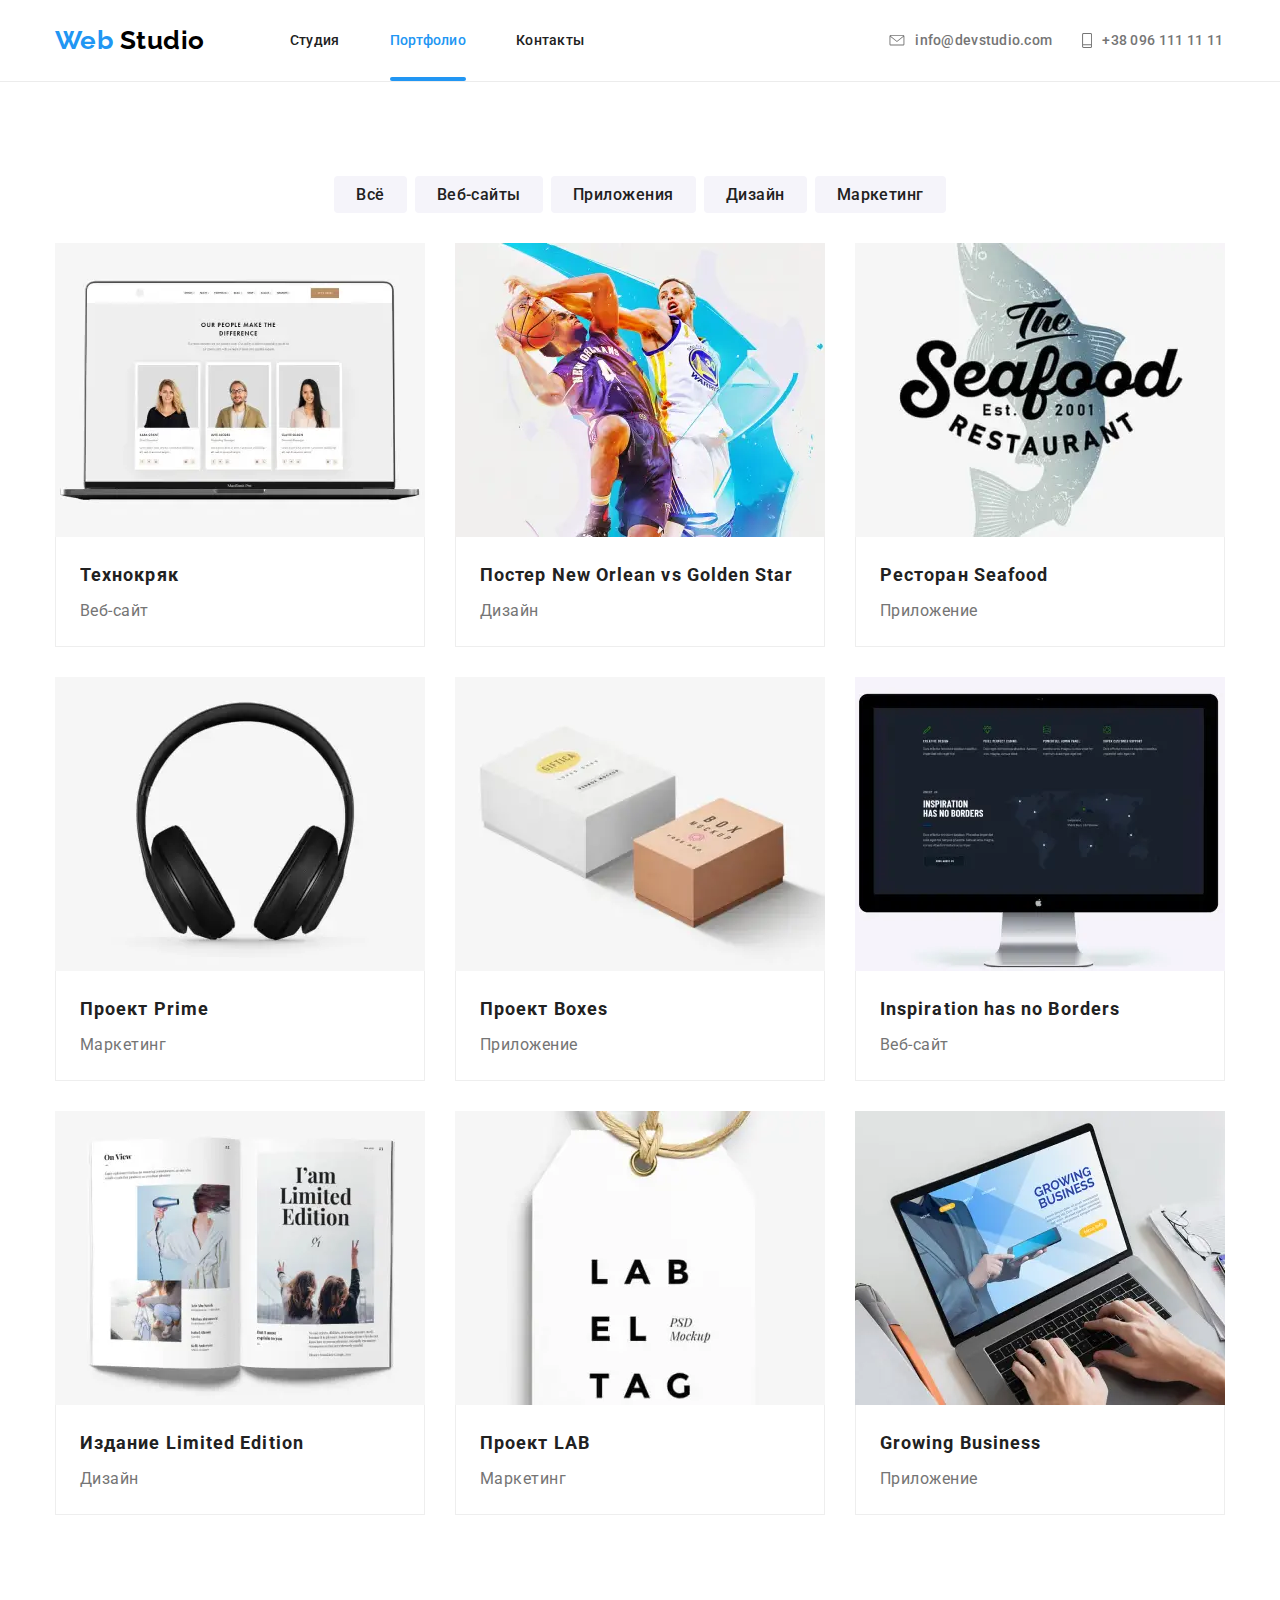
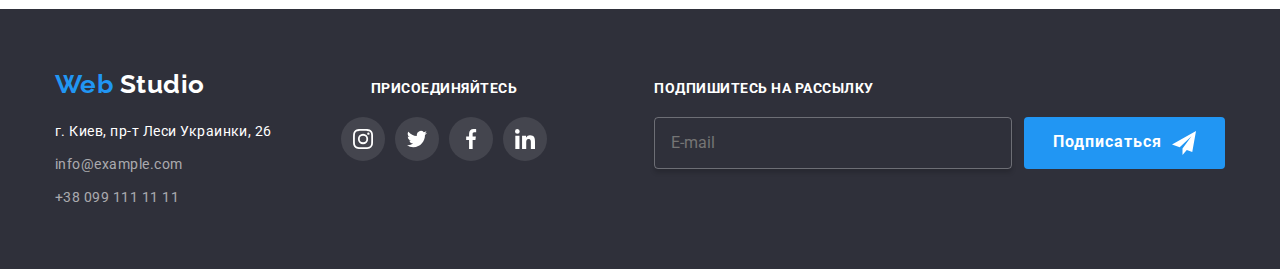
==== commit 6baee84c: "Фиксит картинки portfolio" ====
--- a/portfolio.html
+++ b/portfolio.html
@@ -21,7 +21,12 @@
         <a href="./index.html" class="logo" lang="en"
           >Web <span class="logo-primary">Studio</span></a
         >
-        <button type="button" class="menu-button" is-open data-menu-button>
+        <button
+          type="button"
+          class="dropdown-menu"
+          aria-label="Выпадающее меню"
+          data-menu-button
+        >
           <svg
             class="icon"
             width="40"
@@ -77,7 +82,7 @@
       <section class="section">
         <div class="conteiner">
           <h1 class="visually-hidden">Наши работы</h1>
-          <div role="radio-group" class="radio-group">
+          <div class="radio-group" role="group">
             <ul class="filter">
               <li class="filter-item">
                 <label class="filter-label">
@@ -149,10 +154,10 @@
                         ./images/portfolio/portfolio1-450@3x.webp 1350w
                       "
                       type="image/webp"
-                    />
-                    <img
-                      class="card-img"
-                      he
+                      sizes="(min-width: 1200px) 33vw, (min-width: 768px) 50vw, 100vw"
+                    />
+                    <img
+                      class="card-img"
                       srcset="
                         ./images/portfolio/portfolio1-450.jpg     450w,
                         ./images/portfolio/portfolio1-450@2x.jpg  900w,
@@ -186,10 +191,10 @@
                         ./images/portfolio/portfolio2-450@3x.webp 1350w
                       "
                       type="image/webp"
-                    />
-                    <img
-                      class="card-img"
-                      he
+                      sizes="(min-width: 1200px) 33vw, (min-width: 768px) 50vw, 100vw"
+                    />
+                    <img
+                      class="card-img"
                       srcset="
                         ./images/portfolio/portfolio2-450.jpg     450w,
                         ./images/portfolio/portfolio2-450@2x.jpg  900w,
@@ -225,10 +230,10 @@
                         ./images/portfolio/portfolio3-450@3x.webp 1350w
                       "
                       type="image/webp"
-                    />
-                    <img
-                      class="card-img"
-                      he
+                      sizes="(min-width: 1200px) 33vw, (min-width: 768px) 50vw, 100vw"
+                    />
+                    <img
+                      class="card-img"
                       srcset="
                         ./images/portfolio/portfolio3-450.jpg     450w,
                         ./images/portfolio/portfolio3-450@2x.jpg  900w,
@@ -264,10 +269,10 @@
                         ./images/portfolio/portfolio4-450@3x.webp 1350w
                       "
                       type="image/webp"
-                    />
-                    <img
-                      class="card-img"
-                      he
+                      sizes="(min-width: 1200px) 33vw, (min-width: 768px) 50vw, 100vw"
+                    />
+                    <img
+                      class="card-img"
                       srcset="
                         ./images/portfolio/portfolio4-450.jpg     450w,
                         ./images/portfolio/portfolio4-450@2x.jpg  900w,
@@ -304,10 +309,10 @@
                         ./images/portfolio/portfolio5-450@3x.webp 1350w
                       "
                       type="image/webp"
-                    />
-                    <img
-                      class="card-img"
-                      he
+                      sizes="(min-width: 1200px) 33vw, (min-width: 768px) 50vw, 100vw"
+                    />
+                    <img
+                      class="card-img"
                       srcset="
                         ./images/portfolio/portfolio5-450.jpg     450w,
                         ./images/portfolio/portfolio5-450@2x.jpg  900w,
@@ -343,10 +348,10 @@
                         ./images/portfolio/portfolio6-450@3x.webp 1350w
                       "
                       type="image/webp"
-                    />
-                    <img
-                      class="card-img"
-                      he
+                      sizes="(min-width: 1200px) 33vw, (min-width: 768px) 50vw, 100vw"
+                    />
+                    <img
+                      class="card-img"
                       srcset="
                         ./images/portfolio/portfolio6-450.jpg     450w,
                         ./images/portfolio/portfolio6-450@2x.jpg  900w,
@@ -382,10 +387,10 @@
                         ./images/portfolio/portfolio7-450@3x.webp 1350w
                       "
                       type="image/webp"
-                    />
-                    <img
-                      class="card-img"
-                      he
+                      sizes="(min-width: 1200px) 33vw, (min-width: 768px) 50vw, 100vw"
+                    />
+                    <img
+                      class="card-img"
                       srcset="
                         ./images/portfolio/portfolio7-450.jpg     450w,
                         ./images/portfolio/portfolio7-450@2x.jpg  900w,
@@ -421,10 +426,10 @@
                         ./images/portfolio/portfolio8-450@3x.webp 1350w
                       "
                       type="image/webp"
-                    />
-                    <img
-                      class="card-img"
-                      he
+                      sizes="(min-width: 1200px) 33vw, (min-width: 768px) 50vw, 100vw"
+                    />
+                    <img
+                      class="card-img"
                       srcset="
                         ./images/portfolio/portfolio8-450.jpg     450w,
                         ./images/portfolio/portfolio8-450@2x.jpg  900w,
@@ -460,10 +465,10 @@
                         ./images/portfolio/portfolio9-450@3x.webp 1350w
                       "
                       type="image/webp"
-                    />
-                    <img
-                      class="card-img"
-                      he
+                      sizes="(min-width: 1200px) 33vw, (min-width: 768px) 50vw, 100vw"
+                    />
+                    <img
+                      class="card-img"
                       srcset="
                         ./images/portfolio/portfolio9-450.jpg     450w,
                         ./images/portfolio/portfolio9-450@2x.jpg  900w,
--- a/css/portfolio.min.css
+++ b/css/portfolio.min.css
@@ -1,2 +1,2 @@
-.site-nav,.filter,.portfolio,.social-network{padding:0;margin:0;list-style:none}.card-img-conteiner .card-img{display:block;max-width:100%;height:auto}.site-nav-link{display:block;text-decoration:none}.visually-hidden{position:absolute;width:1px;height:1px;margin:-1px;border:0;padding:0;clip:rect(0 0 0 0);overflow:hidden}body{background-color:#fff;color:#757575;font-family:"Roboto",sans-serif;letter-spacing:0.03em;font-weight:400}body.modal-open{overflow:hidden}.conteiner,.footer-conteiner{margin-left:auto;margin-right:auto;padding-left:15px;padding-right:15px}@media screen and (min-width: 480px){.conteiner,.footer-conteiner{width:480px}}@media screen and (min-width: 768px){.conteiner,.footer-conteiner{width:768px}}@media screen and (min-width: 1200px){.conteiner,.footer-conteiner{width:1200px}}.menu-button{display:-webkit-inline-box;display:-ms-inline-flexbox;display:inline-flex;margin:0;padding:0;border:none;background-color:transparent;margin-left:auto}@media screen and (min-width: 768px){.menu-button{display:none}}.icon-close-md{display:none}.menu-button.is-open .icon-close-md{display:block}.menu-button:hover .icon-close-md,.menu-button:focus .icon-close-md{fill:#2196f3}.menu-button.is-open .icon-burger{display:none}.menu-button:hover .icon-burger,.menu-button:focus .icon-burger{fill:#2196f3}.menu-conteiner{background-color:#fff}@media screen and (max-width: 767px){.menu-conteiner{display:none;position:absolute;top:100%;left:0;width:100%;padding-top:60px;padding-bottom:60px;-webkit-box-shadow:0px 1px 3px rgba(0,0,0,0.16),0px 2px 4px rgba(0,0,0,0.08),0px 4px 8px rgba(0,0,0,0.04);box-shadow:0px 1px 3px rgba(0,0,0,0.16),0px 2px 4px rgba(0,0,0,0.08),0px 4px 8px rgba(0,0,0,0.04)}.menu-conteiner.is-open{display:block}}@media screen and (min-width: 768px){.menu-conteiner{display:-webkit-box;display:-ms-flexbox;display:flex;margin-left:auto}}@media screen and (min-width: 1200px){.menu-conteiner{margin-left:85px}}.page-header{position:relative;z-index:1;position:fixed;top:0;left:0;min-width:100%;background-color:#fff}.page-header-nav{display:-webkit-box;display:-ms-flexbox;display:flex;-webkit-box-align:center;-ms-flex-align:center;align-items:center;min-height:60px}@media screen and (min-width: 768px){.page-header-nav{min-height:80px}}.header-portfolio{border-bottom:1px solid #ececec}.main-nav{display:-webkit-box;display:-ms-flexbox;display:flex;-webkit-box-align:center;-ms-flex-align:center;align-items:center;min-height:60px}@media screen and (max-width: 767px){.main-nav{-webkit-box-pack:center;-ms-flex-pack:center;justify-content:center;margin-bottom:60px}}@media screen and (max-width: 767px){.main-nav{margin-left:auto}}.logo,.footer-logo{display:inline-block;color:#2196f3;font-family:Raleway, sans-serif;font-weight:700;font-size:24px;line-height:1.17;text-decoration:none}.logo:focus,.footer-logo:focus{color:#2196f3}@media screen and (min-width: 1200px){.logo,.footer-logo{font-size:26px;line-height:1.2}}.logo-primary{color:#000000}.logo-secondary{color:#ffffff}.site-nav{display:-webkit-box;display:-ms-flexbox;display:flex}@media screen and (max-width: 767px){.site-nav{display:-webkit-box;display:-ms-flexbox;display:flex;-webkit-box-orient:vertical;-webkit-box-direction:normal;-ms-flex-direction:column;flex-direction:column;-webkit-box-align:center;-ms-flex-align:center;align-items:center}}.site-nav-item{position:relative}.site-nav-item .current{color:#2196f3}.site-nav-item .current::before{content:'';position:absolute;bottom:0;left:0;background-color:#2196f3;width:100%;height:4px;border-radius:2px;-webkit-transition:color 250ms cubic-bezier(0.4, 0, 0.2, 1);transition:color 250ms cubic-bezier(0.4, 0, 0.2, 1)}@media screen and (max-width: 767px){.site-nav-item:not(:last-child){margin-bottom:40px}}@media screen and (min-width: 768px){.site-nav-item+.site-nav-item{margin-left:50px}}.site-nav-link{color:#212121;font-weight:500;font-size:14px;line-height:1.2;letter-spacing:0.02em;-webkit-transition:color 250ms cubic-bezier(0.4, 0, 0.2, 1);transition:color 250ms cubic-bezier(0.4, 0, 0.2, 1)}.site-nav-link:hover,.site-nav-link:focus{color:#2196f3}@media screen and (max-width: 767px){.site-nav-link.current{margin-bottom:10px}}@media screen and (min-width: 768px){.site-nav-link{padding-top:32px;padding-bottom:32px}}@media screen and (max-width: 1199px){.auth-nav{display:-webkit-box;display:-ms-flexbox;display:flex;margin-left:auto;-webkit-box-orient:vertical;-webkit-box-direction:normal;-ms-flex-direction:column;flex-direction:column;-webkit-box-align:start;-ms-flex-align:start;align-items:flex-start;-webkit-box-pack:center;-ms-flex-pack:center;justify-content:center;margin-left:84px}.auth-nav-item:not(:last-child){margin-bottom:10px}}@media screen and (max-width: 767px){.auth-nav{-webkit-box-align:center;-ms-flex-align:center;align-items:center;margin-left:auto;margin-right:auto}.auth-nav-item:not(:last-child){margin-bottom:16px}}@media screen and (min-width: 1200px){.auth-nav{display:-webkit-box;display:-ms-flexbox;display:flex;margin-left:305px}.auth-nav-item+.auth-nav-item{margin-left:30px}}.auth-nav-link{display:-webkit-inline-box;display:-ms-inline-flexbox;display:inline-flex;-webkit-box-pack:center;-ms-flex-pack:center;justify-content:center;-webkit-box-align:center;-ms-flex-align:center;align-items:center;color:#757575;text-decoration:none;font-family:Roboto;font-style:normal;font-weight:500;letter-spacing:0.02em;-webkit-transition:color 250ms cubic-bezier(0.4, 0, 0.2, 1);transition:color 250ms cubic-bezier(0.4, 0, 0.2, 1)}.auth-nav-link:hover,.auth-nav-link:focus{color:#2196f3}@media screen and (min-width: 768px){.auth-nav-link{font-size:12px;line-height:1.17}}@media screen and (min-width: 1200px){.auth-nav-link{font-size:14px;line-height:1.15}}.icon-mail{width:16px;height:11.2px;margin-right:10px;fill:currentColor}@media screen and (min-width: 768px){.icon-mail{width:14px;height:10px;margin-right:8px}}@media screen and (min-width: 1200px){.icon-mail{width:16px;height:11.2px;margin-right:10px}}.icon-phone{width:10px;height:15px;margin-right:10px;fill:currentColor}@media screen and (min-width: 768px){.icon-phone{width:10px;height:14px;margin-right:8px}}@media screen and (min-width: 1200px){.icon-phone{width:10px;height:15px;margin-right:10px}}.submit,.join-button{color:#fff;background-color:#2196f3;border-radius:4px;padding:10px 32px;display:inline-block;min-width:200px;border:none;cursor:pointer;font-family:Roboto;font-weight:700;font-size:16px;line-height:1.8;letter-spacing:0.06em;text-decoration:none;text-align:center;-webkit-transition:250ms cubic-bezier(0.4, 0, 0.2, 1);transition:250ms cubic-bezier(0.4, 0, 0.2, 1)}.submit:hover,.join-button:hover,.submit:focus,.join-button:focus{background-color:#188ce8;-webkit-box-shadow:0px 4px 4px rgba(0,0,0,0.15);box-shadow:0px 4px 4px rgba(0,0,0,0.15)}.section{padding-top:60px;padding-bottom:60px}@media screen and (min-width: 1200px){.section{padding-top:94px;padding-bottom:94px}}.section-title{margin-top:0;margin-bottom:50px;color:#212121;font-weight:700;font-size:28px;line-height:1.17;text-align:center}@media screen and (min-width: 1200px){.section-title{font-size:36px;line-height:1.2}}.section-no-padding{padding-bottom:60px}@media screen and (min-width: 1200px){.section-no-padding{padding-bottom:94px}}.radio-group{margin-bottom:40px}@media screen and (min-width: 768px){.radio-group{margin-bottom:30px}}.filter{display:-webkit-box;display:-ms-flexbox;display:flex;-ms-flex-wrap:wrap;flex-wrap:wrap}@media screen and (min-width: 768px){.filter{-webkit-box-pack:center;-ms-flex-pack:center;justify-content:center}}.filter-item{margin-right:8px}.filter-item:last-child{margin-right:0}.filter-item:nth-child(-n+3){margin-bottom:15px}@media screen and (min-width: 768px){.filter-item:nth-child(-n+3){margin-bottom:0}}.filter-label{display:block}.filter-input{position:absolute;width:1px;height:1px;margin:-1px;border:0;padding:0;clip:rect(0 0 0 0);overflow:hidden}.filter-text{display:inline-block;color:#212121;background-color:#f5f4fa;font-weight:500;font-size:16px;line-height:1.6;text-align:center;border:none;border-radius:4px;padding:6px 22px;cursor:pointer;-webkit-transition:250ms cubic-bezier(0.4, 0, 0.2, 1);transition:250ms cubic-bezier(0.4, 0, 0.2, 1);-webkit-transition-property:background-color, color, -webkit-box-shadow;transition-property:background-color, color, -webkit-box-shadow;transition-property:background-color, color, box-shadow;transition-property:background-color, color, box-shadow, -webkit-box-shadow}.filter-input:hover+.filter-text,.filter-input:focus+.filter-text{background-color:#2196f3;color:#fff;-webkit-box-shadow:0px 2px 2px rgba(0,0,0,0.12),0px 1px 2px rgba(0,0,0,0.08),0px 3px 1px rgba(0,0,0,0.1);box-shadow:0px 2px 2px rgba(0,0,0,0.12),0px 1px 2px rgba(0,0,0,0.08),0px 3px 1px rgba(0,0,0,0.1)}@media screen and (min-width: 768px){.portfolio{display:-webkit-box;display:-ms-flexbox;display:flex;-ms-flex-wrap:wrap;flex-wrap:wrap}}@media screen and (max-width: 767px){.portfolio-card:not(:last-child){margin-bottom:30px}}@media screen and (min-width: 768px){.portfolio-card{width:calc((100% - 30px) / 2);margin-right:30px;margin-bottom:30px}.portfolio-card:nth-child(2n){margin-right:0}.portfolio-card:nth-last-child(-n+2){margin-bottom:0}}@media screen and (min-width: 1200px){.portfolio-card{width:calc((100% - 60px) / 3);margin-right:30px;margin-bottom:30px}.portfolio-card:nth-child(2n){margin-right:30px}.portfolio-card:nth-child(3n){margin-right:0}.portfolio-card:nth-last-child(-n+3){margin-bottom:0}}.portfolio-link{display:block;text-decoration:none}.portfolio-link:hover,.portfolio-link:focus{-webkit-box-shadow:1px 4px 6px rgba(0,0,0,0.16),0px 4px 4px rgba(0,0,0,0.06),0px 1px 1px rgba(0,0,0,0.12);box-shadow:1px 4px 6px rgba(0,0,0,0.16),0px 4px 4px rgba(0,0,0,0.06),0px 1px 1px rgba(0,0,0,0.12)}.card-img-conteiner{position:relative;overflow:hidden}.card-img-conteiner .card-img{height:294px;width:100%;-o-object-fit:cover;object-fit:cover}.card-img-description{position:absolute;top:0;left:0;opacity:0;margin-top:0;margin-bottom:0;padding:77px 24px;width:100%;height:100%;color:#fff;background-color:rgba(33,150,243,0.9);font-weight:400;font-size:18px;line-height:1.56;-webkit-transform:translateY(100%);transform:translateY(100%);-webkit-transition:250ms cubic-bezier(0.4, 0, 0.2, 1),250ms cubic-bezier(0.4, 0, 0.2, 1);transition:250ms cubic-bezier(0.4, 0, 0.2, 1),250ms cubic-bezier(0.4, 0, 0.2, 1);-webkit-transition-property:opacity, -webkit-transform;transition-property:opacity, -webkit-transform;transition-property:opacity, transform;transition-property:opacity, transform, -webkit-transform}@media screen and (min-width: 768px){.card-img-description{padding:49px 24px}}@media screen and (min-width: 1200px){.card-img-description{padding:63px 24px}}.portfolio-link:hover .card-img-description,.portfolio-link:focus .card-img-description{opacity:1;-webkit-transform:translateY(0);transform:translateY(0)}.card-content{background:#fff;border-left:1px solid #eeeeee;border-right:1px solid #eeeeee;border-bottom:1px solid #eeeeee;padding-left:24px;padding-right:24px;padding-bottom:20px;padding-top:20px}.card-content-title{margin-top:0;margin-bottom:4px;color:#212121;overflow:hidden;white-space:nowrap;text-overflow:ellipsis;font-weight:700;font-size:18px;line-height:2;letter-spacing:0.06em}.card-content-text{color:#757575;margin-top:0;margin-bottom:0;font-weight:400;font-size:16px;line-height:1.8}.social-network{display:-webkit-box;display:-ms-flexbox;display:flex;-webkit-box-pack:center;-ms-flex-pack:center;justify-content:center;min-width:100%}.social-network-item:not(:last-child){margin-right:10px}.social-network-link,.social-network-footer{display:-webkit-inline-box;display:-ms-inline-flexbox;display:inline-flex;-webkit-box-align:center;-ms-flex-align:center;align-items:center;-webkit-box-pack:center;-ms-flex-pack:center;justify-content:center;width:44px;height:44px;border-radius:50%;color:#afb1b8;text-decoration:none;-webkit-transition:250ms cubic-bezier(0.4, 0, 0.2, 1);transition:250ms cubic-bezier(0.4, 0, 0.2, 1);-webkit-transition-property:color, background-color;transition-property:color, background-color}.social-network-link:hover,.social-network-footer:hover,.social-network-link:focus,.social-network-footer:focus{color:#fff;background-color:#2196f3}.icon-social-network{width:20px;height:20px;fill:currentColor}.footer{background-color:#2f303a;width:100%}.footer-conteiner{padding-top:60px;padding-bottom:60px}@media screen and (min-width: 768px){.flex-footer-tablet{display:-webkit-box;display:-ms-flexbox;display:flex;-webkit-box-align:baseline;-ms-flex-align:baseline;align-items:baseline;-webkit-box-pack:center;-ms-flex-pack:center;justify-content:center}}@media screen and (min-width: 1200px){.flex-footer{display:-webkit-box;display:-ms-flexbox;display:flex;-webkit-box-align:baseline;-ms-flex-align:baseline;align-items:baseline;-webkit-box-pack:justify;-ms-flex-pack:justify;justify-content:space-between}}.footer-info{margin-bottom:60px}@media screen and (max-width: 1199px){.footer-info{text-align:center}}@media screen and (min-width: 768px){.footer-info{margin-right:165px}}@media screen and (min-width: 1200px){.footer-info{margin-right:69px;margin-bottom:0}}.footer-logo{display:block;margin-bottom:20px}.footer-info-link{display:block;font-style:normal;font-weight:400;font-size:14px;line-height:1.7;color:rgba(255,255,255,0.6);text-decoration:none}.footer-info-link:focus{color:#2196f3}.map{color:#ffffff;font-style:normal;margin-top:0;margin-bottom:9px}.mail-link{margin-bottom:9px}.join-in{text-align:center;margin-bottom:60px}@media screen and (min-width: 1200px){.join-in{margin-bottom:0;margin-right:94px}}.footer-caption{display:block;color:#ffffff;font-weight:700;font-size:14px;line-height:1.2;text-transform:uppercase;margin-bottom:20px}.social-network-footer{background-color:rgba(255,255,255,0.1)}.icon-social-footer{width:20px;height:20px;fill:#fff}@media screen and (max-width: 1199px){.join{text-align:center}}@media screen and (min-width: 1200px){.join-form{display:-webkit-box;display:-ms-flexbox;display:flex}}.join-form-label{display:block;margin-bottom:20px}@media screen and (min-width: 768px){.join-form-label{max-width:450px;margin-left:auto;margin-right:auto}}@media screen and (min-width: 1200px){.join-form-label{margin-bottom:0}}.join-form-input{padding:15px 16px;width:100%;font-size:16px;line-height:1.25;color:rgba(255,255,255,0.6);background-color:transparent;border:1px solid rgba(255,255,255,0.3);-webkit-box-shadow:0px 4px 4px rgba(0,0,0,0.15);box-shadow:0px 4px 4px rgba(0,0,0,0.15);border-radius:4px}@media screen and (min-width: 1200px){.join-form-input{width:358px}}.join-button{display:-webkit-inline-box;display:-ms-inline-flexbox;display:inline-flex;-webkit-box-align:center;-ms-flex-align:center;align-items:center;padding:10px 29px}@media screen and (min-width: 1200px){.join-button{margin-left:12px}}.icon-plane{width:24px;height:24px;margin-left:10px;fill:#fff;-webkit-transition:-webkit-transform 250ms cubic-bezier(0.4, 0, 0.2, 1);transition:-webkit-transform 250ms cubic-bezier(0.4, 0, 0.2, 1);transition:transform 250ms cubic-bezier(0.4, 0, 0.2, 1);transition:transform 250ms cubic-bezier(0.4, 0, 0.2, 1), -webkit-transform 250ms cubic-bezier(0.4, 0, 0.2, 1)}.join-button:hover .icon-plane,.join-button:focus .icon-plane{-webkit-transform:translatex(70px) scale(1.2);transform:translatex(70px) scale(1.2)}@media screen and (min-width: 1200px){.join-button:hover .icon-plane,.join-button:focus .icon-plane{-webkit-transform:translate(25px, -50px) scale(1.2);transform:translate(25px, -50px) scale(1.2)}}
+.site-nav,.filter,.portfolio,.social-network{padding:0;margin:0;list-style:none}.card-img-conteiner .card-img{display:block;max-width:100%;height:auto}.site-nav-link{display:block;text-decoration:none}.visually-hidden{position:absolute;width:1px;height:1px;margin:-1px;border:0;padding:0;clip:rect(0 0 0 0);overflow:hidden}body{background-color:#fff;color:#757575;font-family:"Roboto",sans-serif;letter-spacing:0.03em;font-weight:400}body.modal-open{overflow:hidden}.conteiner,.footer-conteiner{margin-left:auto;margin-right:auto;padding-left:15px;padding-right:15px}@media screen and (min-width: 480px){.conteiner,.footer-conteiner{width:480px}}@media screen and (min-width: 768px){.conteiner,.footer-conteiner{width:768px}}@media screen and (min-width: 1200px){.conteiner,.footer-conteiner{width:1200px}}.dropdown-menu{display:-webkit-inline-box;display:-ms-inline-flexbox;display:inline-flex;margin:0;padding:0;border:none;background-color:transparent;margin-left:auto}@media screen and (min-width: 768px){.dropdown-menu{display:none}}.icon-close-md{display:none}.dropdown-menu.is-open .icon-close-md{display:block}.dropdown-menu:hover .icon-close-md,.dropdown-menu:focus .icon-close-md{fill:#2196f3}.dropdown-menu.is-open .icon-burger{display:none}.dropdown-menu:hover .icon-burger,.dropdown-menu:focus .icon-burger{fill:#2196f3}.menu-conteiner{background-color:#fff}@media screen and (max-width: 767px){.menu-conteiner{display:none;position:absolute;top:100%;left:0;width:100%;padding-top:60px;padding-bottom:60px;-webkit-box-shadow:0px 1px 3px rgba(0,0,0,0.16),0px 2px 4px rgba(0,0,0,0.08),0px 4px 8px rgba(0,0,0,0.04);box-shadow:0px 1px 3px rgba(0,0,0,0.16),0px 2px 4px rgba(0,0,0,0.08),0px 4px 8px rgba(0,0,0,0.04)}.menu-conteiner.is-open{display:block}}@media screen and (min-width: 768px){.menu-conteiner{display:-webkit-box;display:-ms-flexbox;display:flex;margin-left:auto}}@media screen and (min-width: 1200px){.menu-conteiner{margin-left:85px}}.page-header{position:relative;z-index:1;position:fixed;top:0;left:0;min-width:100%;background-color:#fff}.page-header-nav{display:-webkit-box;display:-ms-flexbox;display:flex;-webkit-box-align:center;-ms-flex-align:center;align-items:center;min-height:60px}@media screen and (min-width: 768px){.page-header-nav{min-height:80px}}.header-portfolio{border-bottom:1px solid #ececec}.main-nav{display:-webkit-box;display:-ms-flexbox;display:flex;-webkit-box-align:center;-ms-flex-align:center;align-items:center;min-height:60px}@media screen and (max-width: 767px){.main-nav{-webkit-box-pack:center;-ms-flex-pack:center;justify-content:center;margin-bottom:60px}}@media screen and (max-width: 767px){.main-nav{margin-left:auto}}.logo,.footer-logo{display:inline-block;color:#2196f3;font-family:Raleway, sans-serif;font-weight:700;font-size:24px;line-height:1.17;text-decoration:none}.logo:focus,.footer-logo:focus{color:#2196f3}@media screen and (min-width: 1200px){.logo,.footer-logo{font-size:26px;line-height:1.2}}.logo-primary{color:#000000}.logo-secondary{color:#ffffff}.site-nav{display:-webkit-box;display:-ms-flexbox;display:flex}@media screen and (max-width: 767px){.site-nav{display:-webkit-box;display:-ms-flexbox;display:flex;-webkit-box-orient:vertical;-webkit-box-direction:normal;-ms-flex-direction:column;flex-direction:column;-webkit-box-align:center;-ms-flex-align:center;align-items:center}}.site-nav-item{position:relative}.site-nav-item .current{color:#2196f3}.site-nav-item .current::before{content:'';position:absolute;bottom:0;left:0;background-color:#2196f3;width:100%;height:4px;border-radius:2px;-webkit-transition:color 250ms cubic-bezier(0.4, 0, 0.2, 1);transition:color 250ms cubic-bezier(0.4, 0, 0.2, 1)}@media screen and (max-width: 767px){.site-nav-item:not(:last-child){margin-bottom:40px}}@media screen and (min-width: 768px){.site-nav-item+.site-nav-item{margin-left:50px}}.site-nav-link{color:#212121;font-weight:500;font-size:14px;line-height:1.2;letter-spacing:0.02em;-webkit-transition:color 250ms cubic-bezier(0.4, 0, 0.2, 1);transition:color 250ms cubic-bezier(0.4, 0, 0.2, 1)}.site-nav-link:hover,.site-nav-link:focus{color:#2196f3}@media screen and (max-width: 767px){.site-nav-link.current{margin-bottom:10px}}@media screen and (min-width: 768px){.site-nav-link{padding-top:32px;padding-bottom:32px}}@media screen and (max-width: 1199px){.auth-nav{display:-webkit-box;display:-ms-flexbox;display:flex;margin-left:auto;-webkit-box-orient:vertical;-webkit-box-direction:normal;-ms-flex-direction:column;flex-direction:column;-webkit-box-align:start;-ms-flex-align:start;align-items:flex-start;-webkit-box-pack:center;-ms-flex-pack:center;justify-content:center;margin-left:84px}.auth-nav-item:not(:last-child){margin-bottom:10px}}@media screen and (max-width: 767px){.auth-nav{-webkit-box-align:center;-ms-flex-align:center;align-items:center;margin-left:auto;margin-right:auto}.auth-nav-item:not(:last-child){margin-bottom:16px}}@media screen and (min-width: 1200px){.auth-nav{display:-webkit-box;display:-ms-flexbox;display:flex;margin-left:305px}.auth-nav-item+.auth-nav-item{margin-left:30px}}.auth-nav-link{display:-webkit-inline-box;display:-ms-inline-flexbox;display:inline-flex;-webkit-box-pack:center;-ms-flex-pack:center;justify-content:center;-webkit-box-align:center;-ms-flex-align:center;align-items:center;color:#757575;text-decoration:none;font-family:Roboto;font-style:normal;font-weight:500;letter-spacing:0.02em;-webkit-transition:color 250ms cubic-bezier(0.4, 0, 0.2, 1);transition:color 250ms cubic-bezier(0.4, 0, 0.2, 1)}.auth-nav-link:hover,.auth-nav-link:focus{color:#2196f3}@media screen and (min-width: 768px){.auth-nav-link{font-size:12px;line-height:1.17}}@media screen and (min-width: 1200px){.auth-nav-link{font-size:14px;line-height:1.15}}.icon-mail{width:16px;height:11.2px;margin-right:10px;fill:currentColor}@media screen and (min-width: 768px){.icon-mail{width:14px;height:10px;margin-right:8px}}@media screen and (min-width: 1200px){.icon-mail{width:16px;height:11.2px;margin-right:10px}}.icon-phone{width:10px;height:15px;margin-right:10px;fill:currentColor}@media screen and (min-width: 768px){.icon-phone{width:10px;height:14px;margin-right:8px}}@media screen and (min-width: 1200px){.icon-phone{width:10px;height:15px;margin-right:10px}}.submit,.join-button{color:#fff;background-color:#2196f3;border-radius:4px;padding:10px 32px;display:inline-block;min-width:200px;border:none;cursor:pointer;font-family:Roboto;font-weight:700;font-size:16px;line-height:1.8;letter-spacing:0.06em;text-decoration:none;text-align:center;-webkit-transition:250ms cubic-bezier(0.4, 0, 0.2, 1);transition:250ms cubic-bezier(0.4, 0, 0.2, 1)}.submit:hover,.join-button:hover,.submit:focus,.join-button:focus{background-color:#188ce8;-webkit-box-shadow:0px 4px 4px rgba(0,0,0,0.15);box-shadow:0px 4px 4px rgba(0,0,0,0.15)}.section{padding-top:60px;padding-bottom:60px}@media screen and (min-width: 1200px){.section{padding-top:94px;padding-bottom:94px}}.section-title{margin-top:0;margin-bottom:50px;color:#212121;font-weight:700;font-size:28px;line-height:1.17;text-align:center}@media screen and (min-width: 1200px){.section-title{font-size:36px;line-height:1.2}}.section-no-padding{padding-bottom:60px}@media screen and (min-width: 1200px){.section-no-padding{padding-bottom:94px}}.radio-group{margin-bottom:40px}@media screen and (min-width: 768px){.radio-group{margin-bottom:30px}}.filter{display:-webkit-box;display:-ms-flexbox;display:flex;-ms-flex-wrap:wrap;flex-wrap:wrap}@media screen and (min-width: 768px){.filter{-webkit-box-pack:center;-ms-flex-pack:center;justify-content:center}}.filter-item{margin-right:8px}.filter-item:last-child{margin-right:0}.filter-item:nth-child(-n+3){margin-bottom:15px}@media screen and (min-width: 768px){.filter-item:nth-child(-n+3){margin-bottom:0}}.filter-label{display:block}.filter-input{position:absolute;width:1px;height:1px;margin:-1px;border:0;padding:0;clip:rect(0 0 0 0);overflow:hidden}.filter-text{display:inline-block;color:#212121;background-color:#f5f4fa;font-weight:500;font-size:16px;line-height:1.6;text-align:center;border:none;border-radius:4px;padding:6px 22px;cursor:pointer;-webkit-transition:250ms cubic-bezier(0.4, 0, 0.2, 1);transition:250ms cubic-bezier(0.4, 0, 0.2, 1);-webkit-transition-property:background-color, color, -webkit-box-shadow;transition-property:background-color, color, -webkit-box-shadow;transition-property:background-color, color, box-shadow;transition-property:background-color, color, box-shadow, -webkit-box-shadow}.filter-input:hover+.filter-text,.filter-input:focus+.filter-text{background-color:#2196f3;color:#fff;-webkit-box-shadow:0px 2px 2px rgba(0,0,0,0.12),0px 1px 2px rgba(0,0,0,0.08),0px 3px 1px rgba(0,0,0,0.1);box-shadow:0px 2px 2px rgba(0,0,0,0.12),0px 1px 2px rgba(0,0,0,0.08),0px 3px 1px rgba(0,0,0,0.1)}@media screen and (min-width: 768px){.portfolio{display:-webkit-box;display:-ms-flexbox;display:flex;-ms-flex-wrap:wrap;flex-wrap:wrap}}@media screen and (max-width: 767px){.portfolio-card:not(:last-child){margin-bottom:30px}}@media screen and (min-width: 768px){.portfolio-card{width:calc((100% - 30px) / 2);margin-right:30px;margin-bottom:30px}.portfolio-card:nth-child(2n){margin-right:0}.portfolio-card:nth-last-child(-n+2){margin-bottom:0}}@media screen and (min-width: 1200px){.portfolio-card{width:calc((100% - 60px) / 3);margin-right:30px;margin-bottom:30px}.portfolio-card:nth-child(2n){margin-right:30px}.portfolio-card:nth-child(3n){margin-right:0}.portfolio-card:nth-last-child(-n+3){margin-bottom:0}}.portfolio-link{display:block;text-decoration:none}.portfolio-link:hover,.portfolio-link:focus{-webkit-box-shadow:1px 4px 6px rgba(0,0,0,0.16),0px 4px 4px rgba(0,0,0,0.06),0px 1px 1px rgba(0,0,0,0.12);box-shadow:1px 4px 6px rgba(0,0,0,0.16),0px 4px 4px rgba(0,0,0,0.06),0px 1px 1px rgba(0,0,0,0.12)}.card-img-conteiner{position:relative;overflow:hidden}.card-img-conteiner .card-img{height:294px;width:100%;-o-object-fit:cover;object-fit:cover}.card-img-description{position:absolute;top:0;left:0;opacity:0;margin-top:0;margin-bottom:0;padding:77px 24px;width:100%;height:100%;color:#fff;background-color:rgba(33,150,243,0.9);font-weight:400;font-size:18px;line-height:1.56;-webkit-transform:translateY(100%);transform:translateY(100%);-webkit-transition:250ms cubic-bezier(0.4, 0, 0.2, 1),250ms cubic-bezier(0.4, 0, 0.2, 1);transition:250ms cubic-bezier(0.4, 0, 0.2, 1),250ms cubic-bezier(0.4, 0, 0.2, 1);-webkit-transition-property:opacity, -webkit-transform;transition-property:opacity, -webkit-transform;transition-property:opacity, transform;transition-property:opacity, transform, -webkit-transform}@media screen and (min-width: 768px){.card-img-description{padding:49px 24px}}@media screen and (min-width: 1200px){.card-img-description{padding:63px 24px}}.portfolio-link:hover .card-img-description,.portfolio-link:focus .card-img-description{opacity:1;-webkit-transform:translateY(0);transform:translateY(0)}.card-content{background:#fff;border-left:1px solid #eeeeee;border-right:1px solid #eeeeee;border-bottom:1px solid #eeeeee;padding-left:24px;padding-right:24px;padding-bottom:20px;padding-top:20px}.card-content-title{margin-top:0;margin-bottom:4px;color:#212121;overflow:hidden;white-space:nowrap;text-overflow:ellipsis;font-weight:700;font-size:18px;line-height:2;letter-spacing:0.06em}.card-content-text{color:#757575;margin-top:0;margin-bottom:0;font-weight:400;font-size:16px;line-height:1.8}.social-network{display:-webkit-box;display:-ms-flexbox;display:flex;-webkit-box-pack:center;-ms-flex-pack:center;justify-content:center;min-width:100%}.social-network-item:not(:last-child){margin-right:10px}.social-network-link,.social-network-footer{display:-webkit-inline-box;display:-ms-inline-flexbox;display:inline-flex;-webkit-box-align:center;-ms-flex-align:center;align-items:center;-webkit-box-pack:center;-ms-flex-pack:center;justify-content:center;width:44px;height:44px;border-radius:50%;color:#afb1b8;text-decoration:none;-webkit-transition:250ms cubic-bezier(0.4, 0, 0.2, 1);transition:250ms cubic-bezier(0.4, 0, 0.2, 1);-webkit-transition-property:color, background-color;transition-property:color, background-color}.social-network-link:hover,.social-network-footer:hover,.social-network-link:focus,.social-network-footer:focus{color:#fff;background-color:#2196f3}.icon-social-network{width:20px;height:20px;fill:currentColor}.footer{background-color:#2f303a;width:100%}.footer-conteiner{padding-top:60px;padding-bottom:60px}@media screen and (min-width: 768px){.flex-footer-tablet{display:-webkit-box;display:-ms-flexbox;display:flex;-webkit-box-align:baseline;-ms-flex-align:baseline;align-items:baseline;-webkit-box-pack:center;-ms-flex-pack:center;justify-content:center}}@media screen and (min-width: 1200px){.flex-footer{display:-webkit-box;display:-ms-flexbox;display:flex;-webkit-box-align:baseline;-ms-flex-align:baseline;align-items:baseline;-webkit-box-pack:justify;-ms-flex-pack:justify;justify-content:space-between}}.footer-info{margin-bottom:60px}@media screen and (max-width: 1199px){.footer-info{text-align:center}}@media screen and (min-width: 768px){.footer-info{margin-right:165px}}@media screen and (min-width: 1200px){.footer-info{margin-right:69px;margin-bottom:0}}.footer-logo{display:block;margin-bottom:20px}.footer-info-link{display:block;font-style:normal;font-weight:400;font-size:14px;line-height:1.7;color:rgba(255,255,255,0.6);text-decoration:none}.footer-info-link:focus{color:#2196f3}.map{color:#ffffff;font-style:normal;margin-top:0;margin-bottom:9px}.mail-link{margin-bottom:9px}.join-in{text-align:center;margin-bottom:60px}@media screen and (min-width: 1200px){.join-in{margin-bottom:0;margin-right:94px}}.footer-caption{display:block;color:#ffffff;font-weight:700;font-size:14px;line-height:1.2;text-transform:uppercase;margin-bottom:20px}.social-network-footer{background-color:rgba(255,255,255,0.1)}.icon-social-footer{width:20px;height:20px;fill:#fff}@media screen and (max-width: 1199px){.join{text-align:center}}@media screen and (min-width: 1200px){.join-form{display:-webkit-box;display:-ms-flexbox;display:flex}}.join-form-label{display:block;margin-bottom:20px}@media screen and (min-width: 768px){.join-form-label{max-width:450px;margin-left:auto;margin-right:auto}}@media screen and (min-width: 1200px){.join-form-label{margin-bottom:0}}.join-form-input{padding:15px 16px;width:100%;font-size:16px;line-height:1.25;color:rgba(255,255,255,0.6);background-color:transparent;border:1px solid rgba(255,255,255,0.3);-webkit-box-shadow:0px 4px 4px rgba(0,0,0,0.15);box-shadow:0px 4px 4px rgba(0,0,0,0.15);border-radius:4px}@media screen and (min-width: 1200px){.join-form-input{width:358px}}.join-button{display:-webkit-inline-box;display:-ms-inline-flexbox;display:inline-flex;-webkit-box-align:center;-ms-flex-align:center;align-items:center;padding:10px 29px}@media screen and (min-width: 1200px){.join-button{margin-left:12px}}.icon-plane{width:24px;height:24px;margin-left:10px;fill:#fff;-webkit-transition:-webkit-transform 250ms cubic-bezier(0.4, 0, 0.2, 1);transition:-webkit-transform 250ms cubic-bezier(0.4, 0, 0.2, 1);transition:transform 250ms cubic-bezier(0.4, 0, 0.2, 1);transition:transform 250ms cubic-bezier(0.4, 0, 0.2, 1), -webkit-transform 250ms cubic-bezier(0.4, 0, 0.2, 1)}.join-button:hover .icon-plane,.join-button:focus .icon-plane{-webkit-transform:translatex(70px) scale(1.2);transform:translatex(70px) scale(1.2)}@media screen and (min-width: 1200px){.join-button:hover .icon-plane,.join-button:focus .icon-plane{-webkit-transform:translate(25px, -50px) scale(1.2);transform:translate(25px, -50px) scale(1.2)}}
 /*# sourceMappingURL=portfolio.min.css.map */